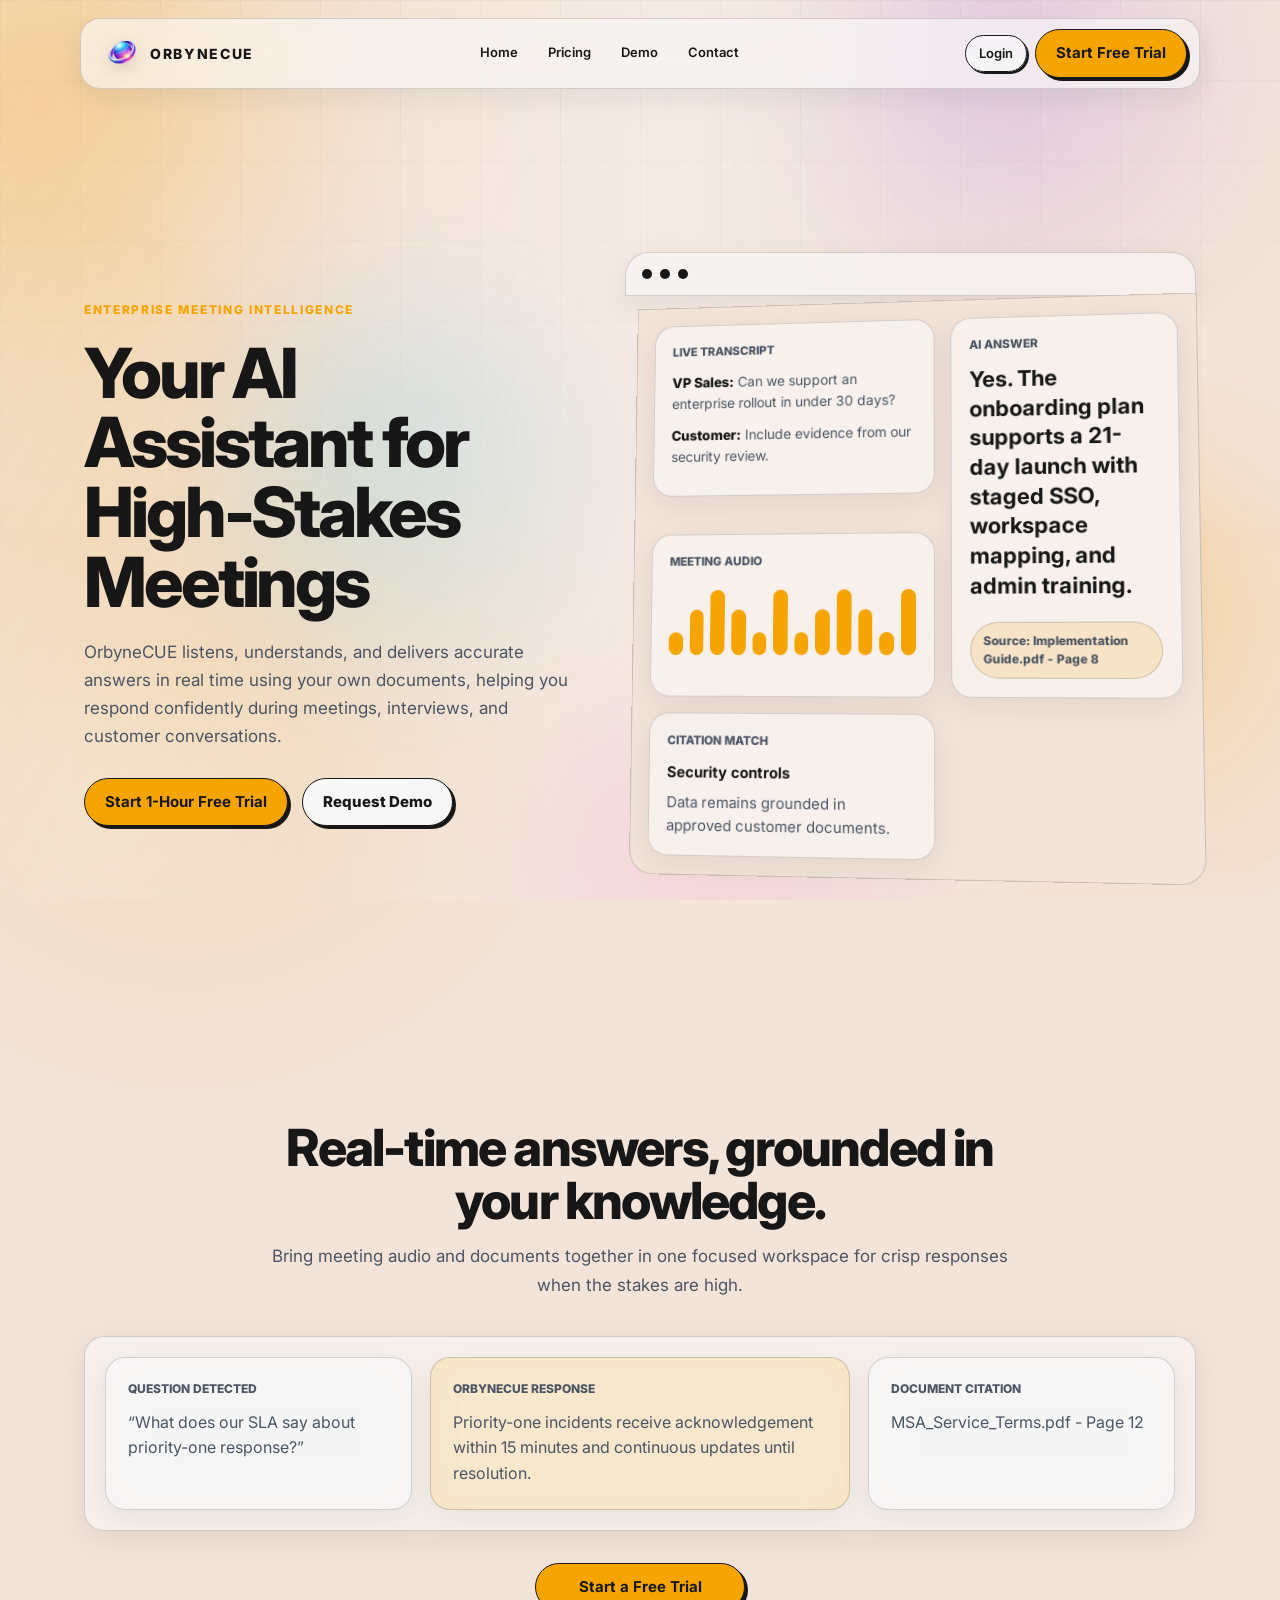
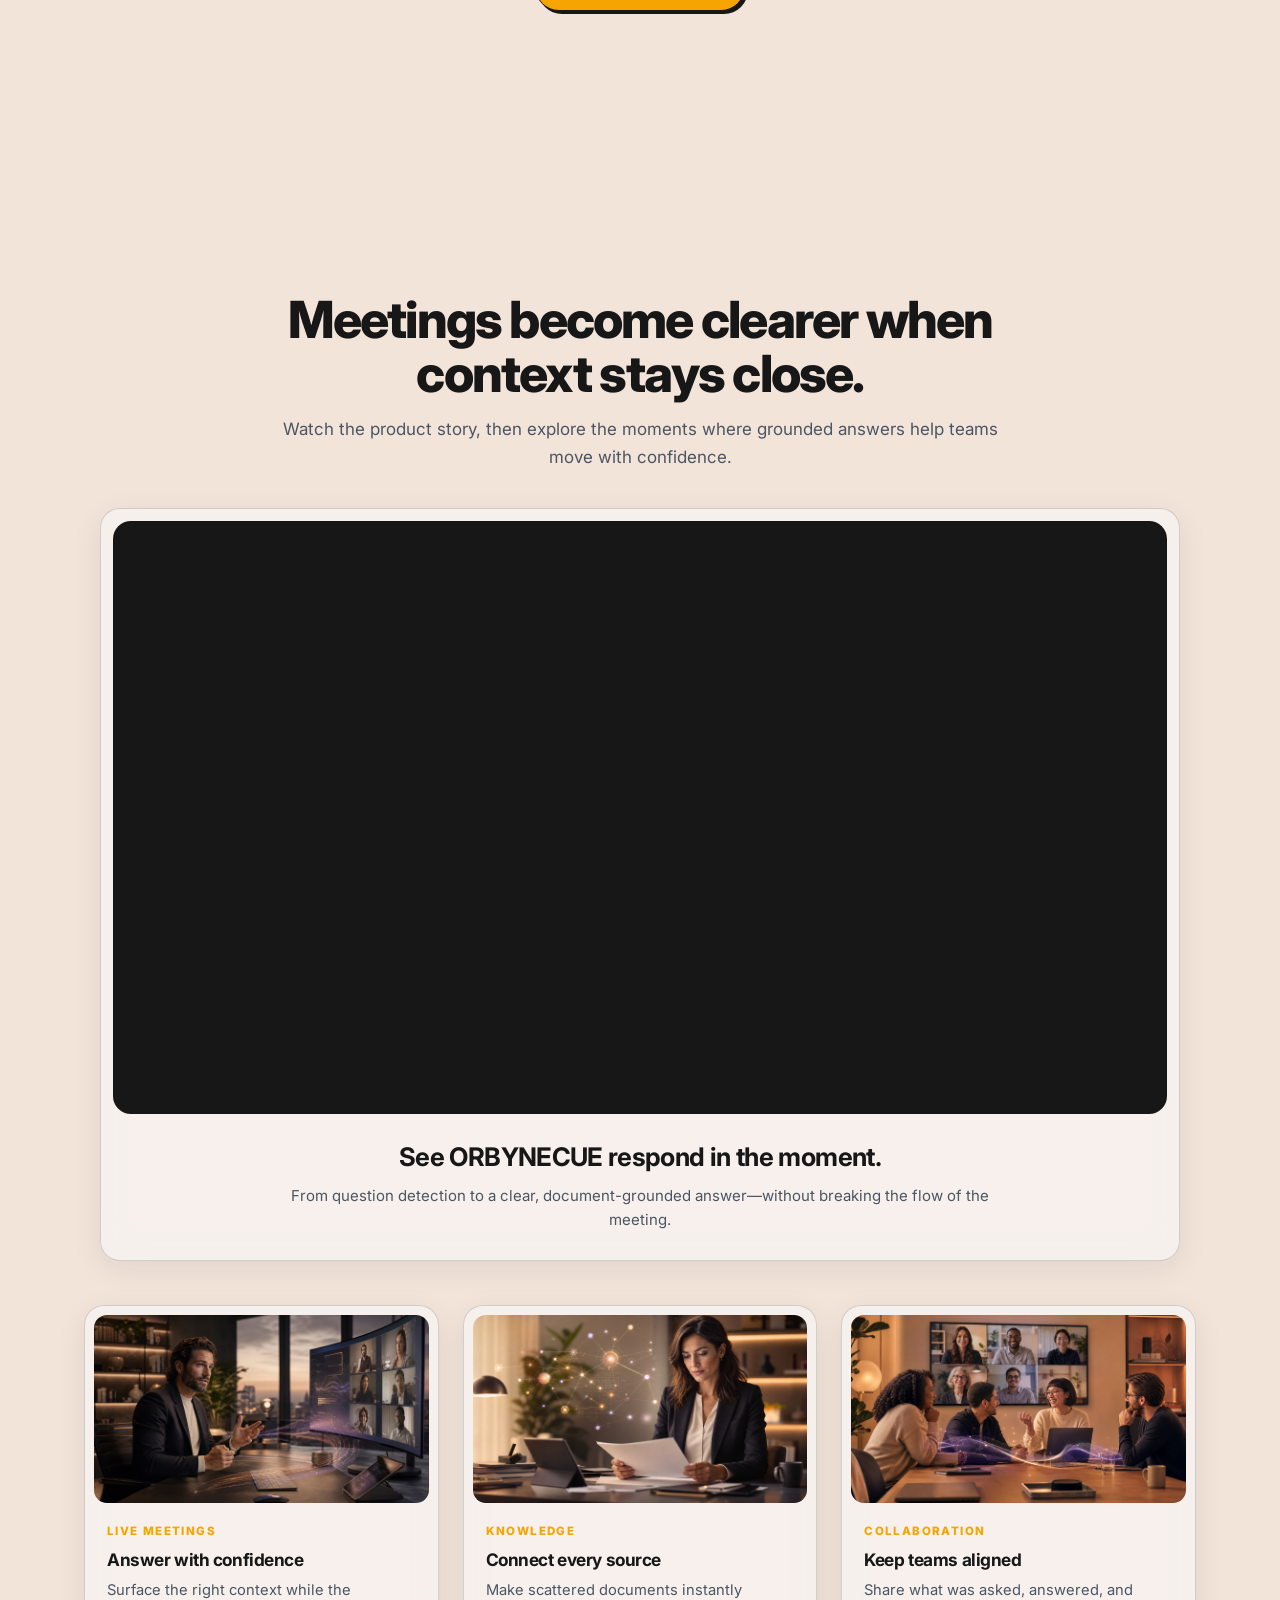
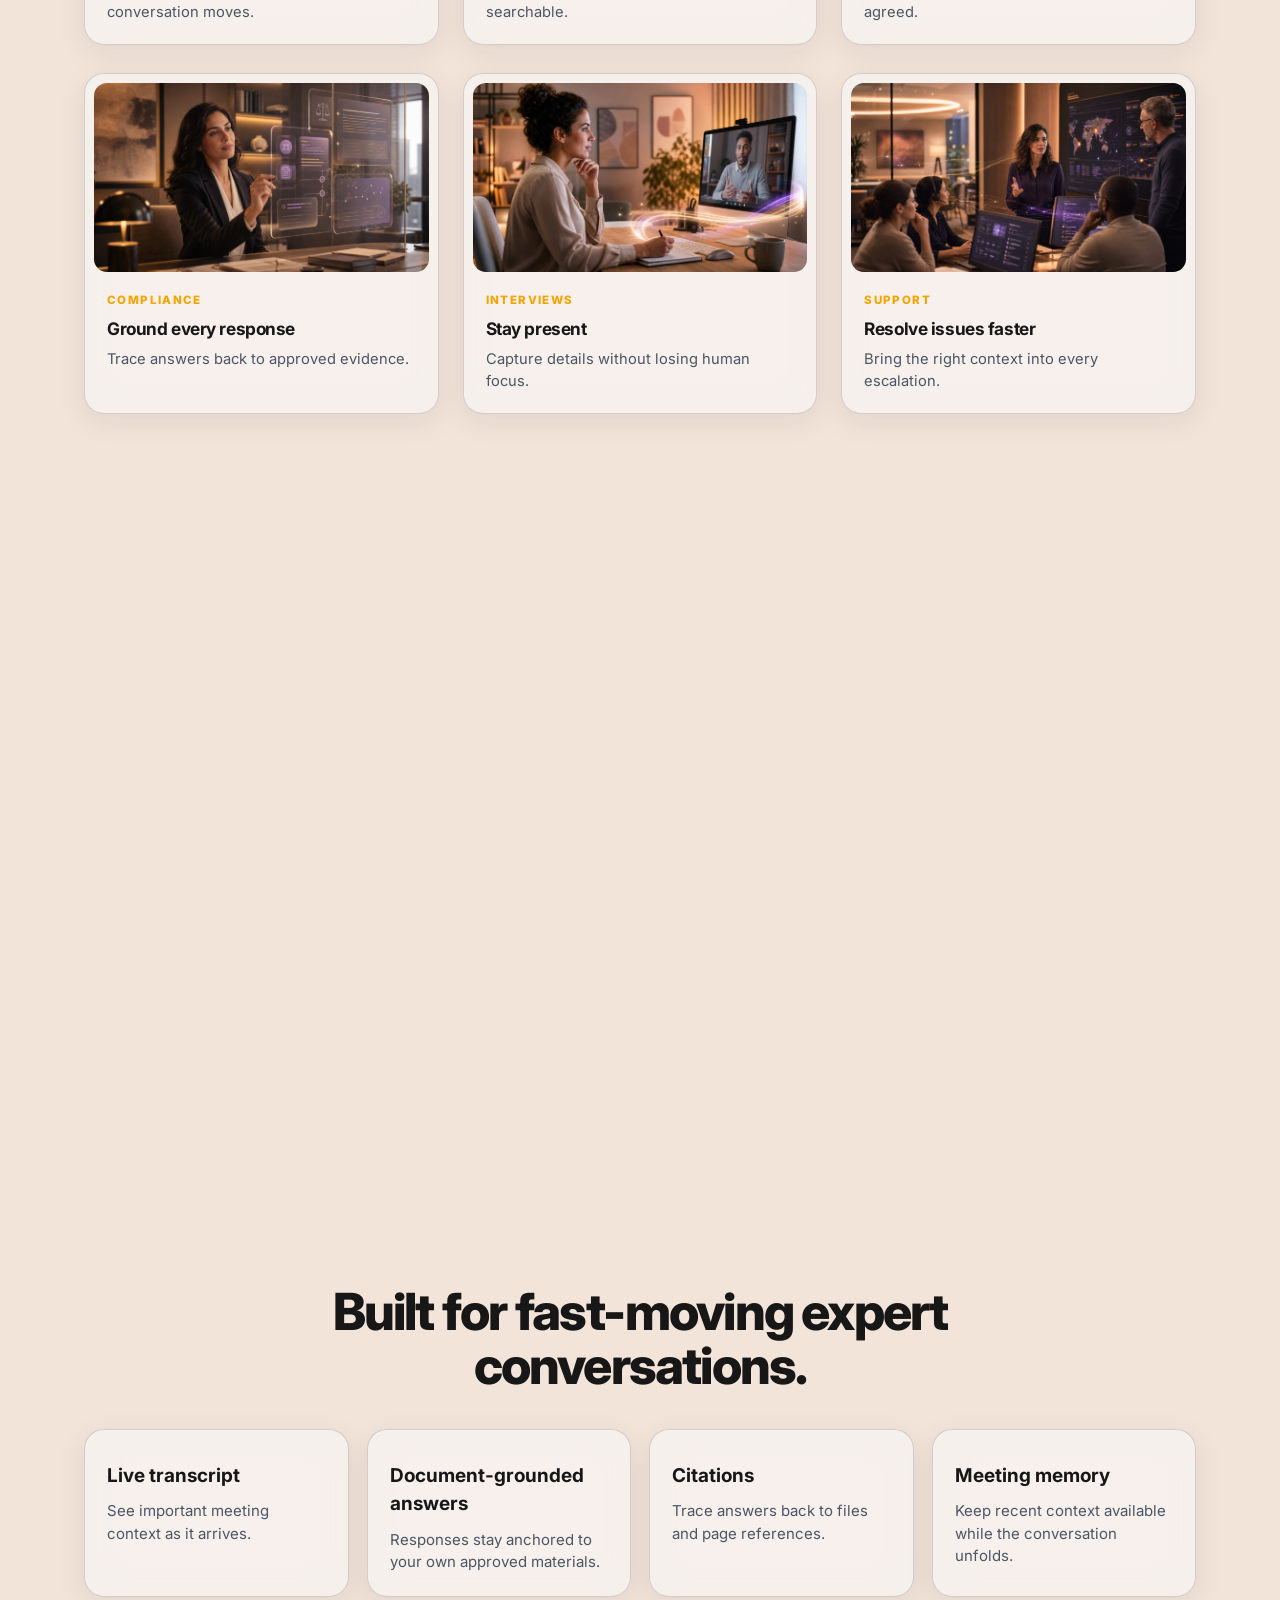
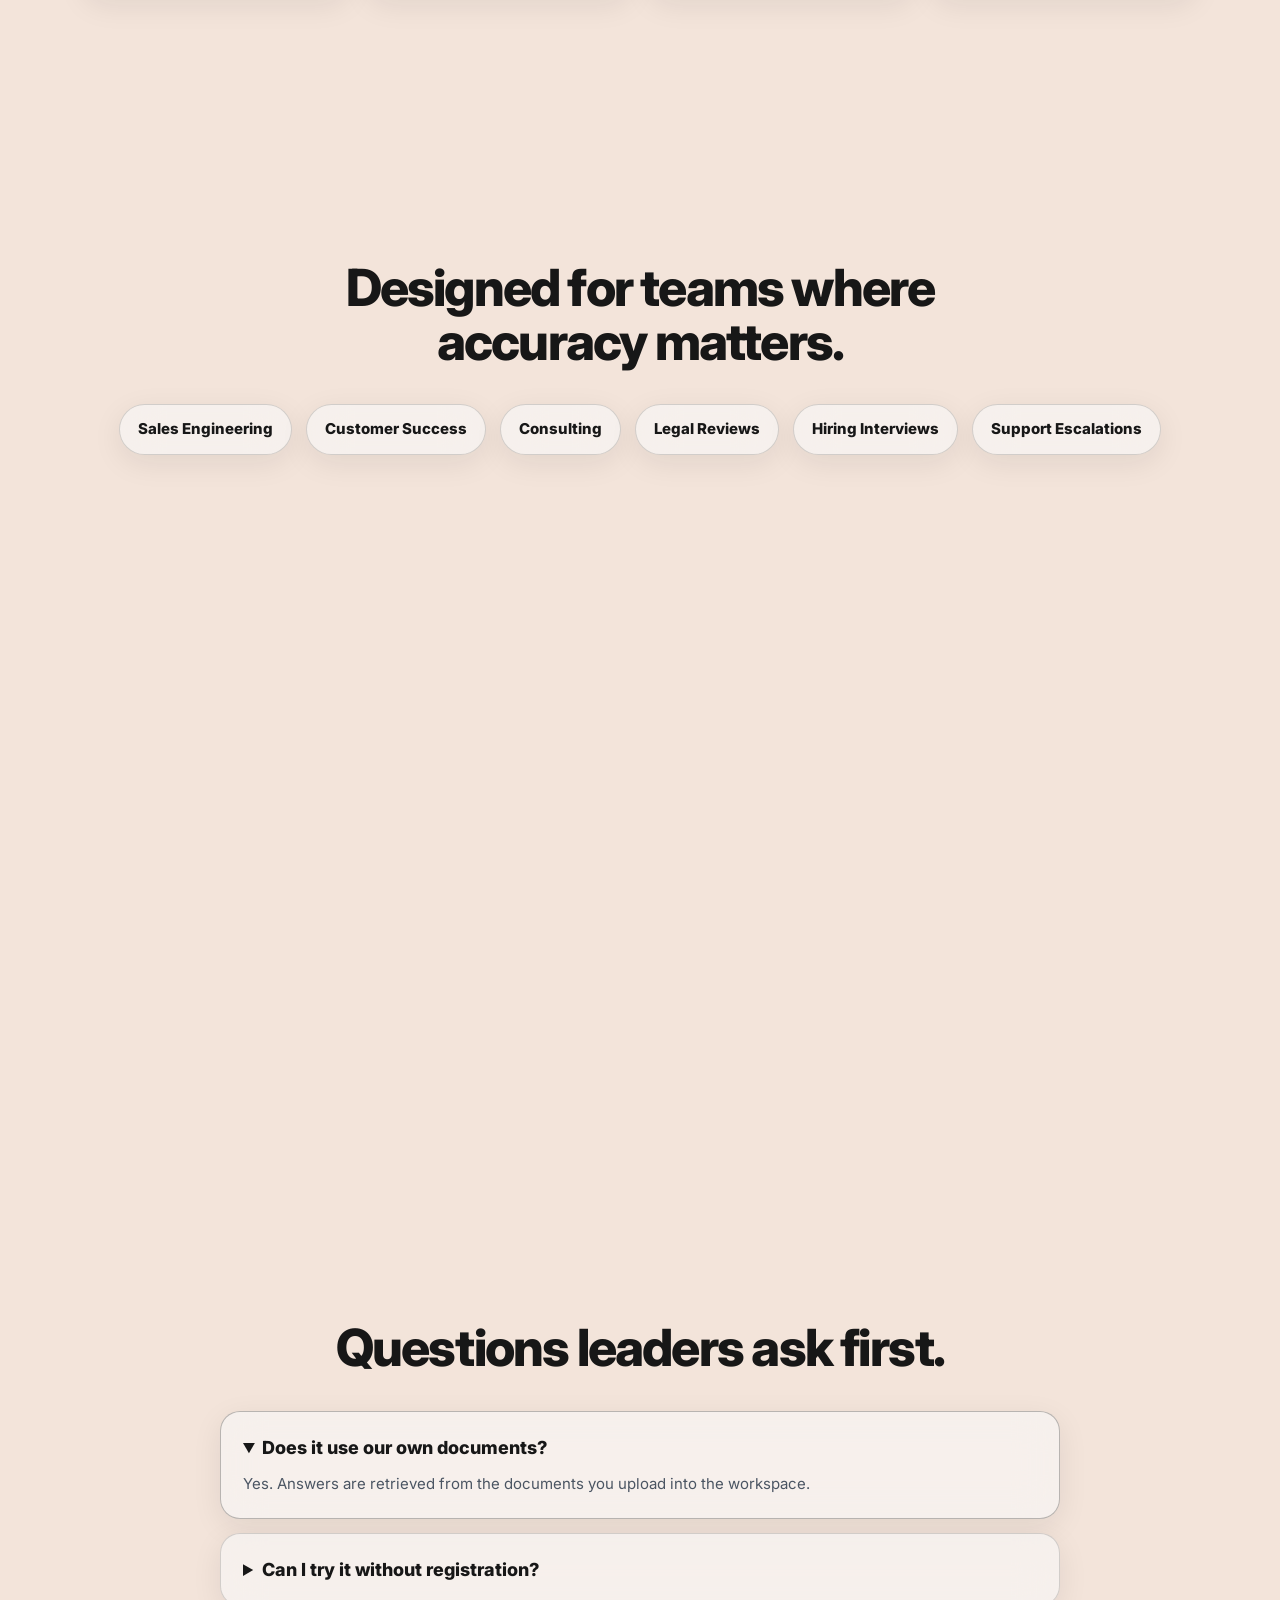
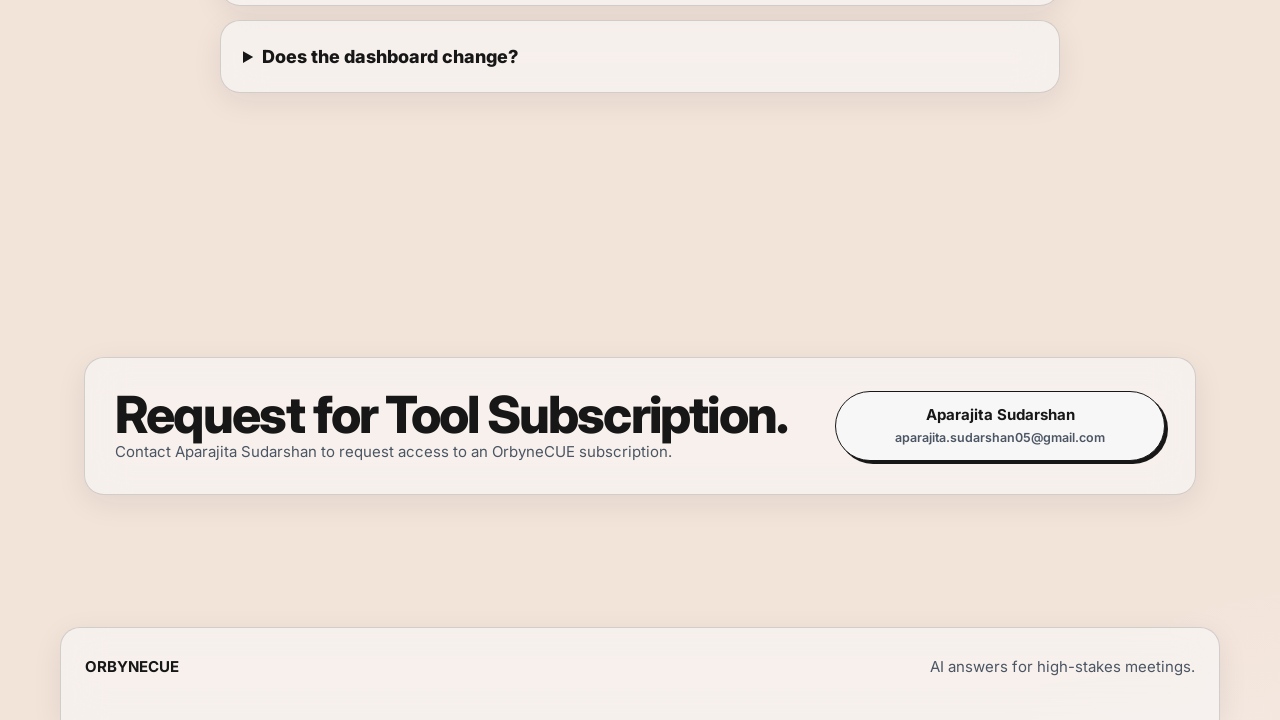
==== index.html @ dbfe197c "Preserve behavioral meeting questions" ====
<!doctype html>
<html lang="en">
  <head>
    <meta charset="utf-8">
    <meta name="viewport" content="width=device-width, initial-scale=1">
    <title>ORBYNECUE</title>
    <link rel="icon" href="icon.png">
    <link rel="preconnect" href="https://fonts.googleapis.com">
    <link rel="preconnect" href="https://fonts.gstatic.com" crossorigin>
    <link href="https://fonts.googleapis.com/css2?family=Inter:wght@400;500;600;700;800&display=swap" rel="stylesheet">
    <link rel="stylesheet" href="assets/styles.css?v=20260619-ambient-lights-v2">
  </head>
  <body class="publicMode">
    <div id="publicSite" class="publicSite">
      <div class="ambientLights" aria-hidden="true">
        <span class="ambientBlob ambientBlobOne"></span>
        <span class="ambientBlob ambientBlobTwo"></span>
        <span class="ambientBlob ambientBlobThree"></span>
        <span class="ambientBlob ambientBlobFour"></span>
        <span class="ambientBlob ambientBlobFive"></span>
        <span class="ambientBlob ambientBlobSix"></span>
      </div>
      <nav class="landingNav" aria-label="Primary navigation">
        <a class="landingLogo" href="#home" aria-label="ORBYNECUE home">
          <img class="landingLogoMark" src="logo.png" alt="">
          <span>ORBYNECUE</span>
        </a>
        <div class="landingLinks" aria-label="Landing navigation">
          <a href="#home">Home</a>
          <a href="#pricing">Pricing</a>
          <a href="#demo">Demo</a>
          <a href="#contact">Contact</a>
        </div>
        <div class="landingActions">
          <button type="button" class="navLogin" data-auth-open>Login</button>
          <button type="button" class="navTrial" data-auth-open>Start Free Trial</button>
        </div>
      </nav>

      <main>
        <section id="home" class="heroSection landingSection">
          <div class="heroCopy motionItem">
            <div class="eyebrow">Enterprise meeting intelligence</div>
            <h1>Your AI Assistant for High-Stakes Meetings</h1>
            <p>OrbyneCUE listens, understands, and delivers accurate answers in real time using your own documents, helping you respond confidently during meetings, interviews, and customer conversations.</p>
            <div class="heroButtons">
              <button type="button" class="primaryCta" data-auth-open>Start 1-Hour Free Trial</button>
              <a class="secondaryCta" href="#contact">Request Demo</a>
            </div>
          </div>

          <div class="appPreview motionItem" aria-label="Animated ORBYNECUE application preview">
            <div class="previewChrome">
              <span></span>
              <span></span>
              <span></span>
            </div>
            <div class="previewGrid">
              <article class="glassPanel transcriptPanel floatingPanel">
                <div class="panelLabel">Live Transcript</div>
                <p><span>VP Sales:</span> Can we support an enterprise rollout in under 30 days?</p>
                <p><span>Customer:</span> Include evidence from our security review.</p>
              </article>
              <article class="glassPanel answerPanel floatingPanel">
                <div class="panelLabel">AI Answer</div>
                <h2>Yes. The onboarding plan supports a 21-day launch with staged SSO, workspace mapping, and admin training.</h2>
                <div class="citation">Source: Implementation Guide.pdf - Page 8</div>
              </article>
              <article class="glassPanel waveformPanel floatingPanel" aria-label="Audio waveform">
                <div class="panelLabel">Meeting Audio</div>
                <div class="waveform" aria-hidden="true">
                  <i></i><i></i><i></i><i></i><i></i><i></i><i></i><i></i><i></i><i></i><i></i><i></i>
                </div>
              </article>
              <article class="glassPanel docPanel floatingPanel">
                <div class="panelLabel">Citation Match</div>
                <strong>Security controls</strong>
                <p>Data remains grounded in approved customer documents.</p>
              </article>
            </div>
          </div>
        </section>

        <section id="demo" class="landingSection productDemo motionItem">
          <div class="sectionHeading">
            <h2>Real-time answers, grounded in your knowledge.</h2>
            <p>Bring meeting audio and documents together in one focused workspace for crisp responses when the stakes are high.</p>
          </div>
          <div class="demoCanvas glassPanel">
            <div class="demoColumn">
              <div class="miniTitle">Question detected</div>
              <p>“What does our SLA say about priority-one response?”</p>
            </div>
            <div class="demoColumn emphasized">
              <div class="miniTitle">ORBYNECUE response</div>
              <p>Priority-one incidents receive acknowledgement within 15 minutes and continuous updates until resolution.</p>
            </div>
            <div class="demoColumn">
              <div class="miniTitle">Document citation</div>
              <p>MSA_Service_Terms.pdf - Page 12</p>
            </div>
          </div>
          <div class="demoCtaRow">
            <button type="button" class="primaryCta" data-auth-open>Start a Free Trial</button>
          </div>
        </section>

        <section id="showcase" class="landingSection mediaShowcase motionItem" aria-labelledby="showcaseTitle">
          <div class="sectionHeading">
            <h2 id="showcaseTitle">Meetings become clearer when context stays close.</h2>
            <p>Watch the product story, then explore the moments where grounded answers help teams move with confidence.</p>
          </div>

          <div class="videoGlass glassPanel">
            <div class="videoFrame">
              <iframe
                src="https://www.youtube-nocookie.com/embed/2QGFyS4NtH0?rel=0"
                title="ORBYNECUE product video"
                loading="lazy"
                referrerpolicy="strict-origin-when-cross-origin"
                allow="accelerometer; autoplay; clipboard-write; encrypted-media; gyroscope; picture-in-picture; web-share"
                allowfullscreen></iframe>
            </div>
            <div class="videoDescription">
              <h3>See ORBYNECUE respond in the moment.</h3>
              <p>From question detection to a clear, document-grounded answer—without breaking the flow of the meeting.</p>
            </div>
          </div>

          <div class="showcaseGrid" aria-label="ORBYNECUE in professional workflows">
            <figure class="showcaseCard glassCard">
              <img src="assets/gallery/live-meeting.jpg" alt="Sales leader using AI assistance during a live meeting" loading="lazy">
              <figcaption><span>Live meetings</span><h3>Answer with confidence</h3><p>Surface the right context while the conversation moves.</p></figcaption>
            </figure>
            <figure class="showcaseCard glassCard">
              <img src="assets/gallery/knowledge-review.jpg" alt="Consultant reviewing documents with connected knowledge insights" loading="lazy">
              <figcaption><span>Knowledge</span><h3>Connect every source</h3><p>Make scattered documents instantly searchable.</p></figcaption>
            </figure>
            <figure class="showcaseCard glassCard">
              <img src="assets/gallery/team-collaboration.jpg" alt="Customer success team collaborating after a video call" loading="lazy">
              <figcaption><span>Collaboration</span><h3>Keep teams aligned</h3><p>Share what was asked, answered, and agreed.</p></figcaption>
            </figure>
            <figure class="showcaseCard glassCard">
              <img src="assets/gallery/compliance-review.jpg" alt="Compliance professional reviewing grounded evidence" loading="lazy">
              <figcaption><span>Compliance</span><h3>Ground every response</h3><p>Trace answers back to approved evidence.</p></figcaption>
            </figure>
            <figure class="showcaseCard glassCard">
              <img src="assets/gallery/remote-interview.jpg" alt="Recruiter conducting a remote interview with AI notes" loading="lazy">
              <figcaption><span>Interviews</span><h3>Stay present</h3><p>Capture details without losing human focus.</p></figcaption>
            </figure>
            <figure class="showcaseCard glassCard">
              <img src="assets/gallery/support-team.jpg" alt="Support team resolving a complex customer issue" loading="lazy">
              <figcaption><span>Support</span><h3>Resolve issues faster</h3><p>Bring the right context into every escalation.</p></figcaption>
            </figure>
          </div>
        </section>

        <section class="landingSection motionItem">
          <div class="sectionHeading">
            <h2>From conversation to confident answer.</h2>
          </div>
          <div class="cardGrid three">
            <article class="glassCard">
              <div class="iconDot" aria-hidden="true">
                <svg viewBox="0 0 24 24" fill="none"><path d="M12 15.5a4 4 0 0 0 4-4v-5a4 4 0 1 0-8 0v5a4 4 0 0 0 4 4Z"/><path d="M5.5 11.5a6.5 6.5 0 0 0 13 0M12 18v3M9 21h6"/></svg>
              </div>
              <h3>Listen</h3><p>Capture meeting questions from shared audio or manual prompts.</p>
            </article>
            <article class="glassCard">
              <div class="iconDot cyan" aria-hidden="true">
                <svg viewBox="0 0 24 24" fill="none"><path d="M4.5 3.5h10l4 4v4.25"/><path d="M14.5 3.5v4h4M4.5 3.5v17h7"/><circle cx="15" cy="16" r="3.5"/><path d="m17.5 18.5 2.5 2.5"/></svg>
              </div>
              <h3>Retrieve</h3><p>Search your uploaded documents for the strongest supporting context.</p>
            </article>
            <article class="glassCard">
              <div class="iconDot purple" aria-hidden="true">
                <svg viewBox="0 0 24 24" fill="none"><path d="M20 11.5a8 8 0 1 1-3.1-6.3"/><path d="m9 11.5 2 2 8-8"/><path d="M7 20.5h10"/></svg>
              </div>
              <h3>Respond</h3><p>Deliver concise answers with citations so every response is defensible.</p>
            </article>
          </div>
        </section>

        <section class="landingSection motionItem">
          <div class="sectionHeading">
            <h2>Built for fast-moving expert conversations.</h2>
          </div>
          <div class="cardGrid">
            <article class="glassCard"><h3>Live transcript</h3><p>See important meeting context as it arrives.</p></article>
            <article class="glassCard"><h3>Document-grounded answers</h3><p>Responses stay anchored to your own approved materials.</p></article>
            <article class="glassCard"><h3>Citations</h3><p>Trace answers back to files and page references.</p></article>
            <article class="glassCard"><h3>Meeting memory</h3><p>Keep recent context available while the conversation unfolds.</p></article>
          </div>
        </section>

        <section class="landingSection motionItem">
          <div class="sectionHeading">
            <h2>Designed for teams where accuracy matters.</h2>
          </div>
          <div class="pillGrid">
            <span>Sales Engineering</span>
            <span>Customer Success</span>
            <span>Consulting</span>
            <span>Legal Reviews</span>
            <span>Hiring Interviews</span>
            <span>Support Escalations</span>
          </div>
        </section>

        <section id="pricing" class="landingSection pricingSection motionItem">
          <div class="sectionHeading">
            <h2>Start with a focused trial.</h2>
            <p>Evaluate OrbyneCUE in a real meeting with the demo account, then request a tailored rollout plan.</p>
          </div>
          <div class="pricingCard glassPanel">
            <div>
              <span class="planLabel">Free Trial</span>
              <strong>1 hour</strong>
              <p>Includes live audio capture, document upload, retrieval, and cited answers.</p>
            </div>
            <button type="button" class="primaryCta" data-auth-open>Start Free Trial</button>
          </div>
        </section>

        <section class="landingSection motionItem">
          <div class="sectionHeading">
            <h2>Questions leaders ask first.</h2>
          </div>
          <div class="faqList">
            <details class="glassCard" open><summary>Does it use our own documents?</summary><p>Yes. Answers are retrieved from the documents you upload into the workspace.</p></details>
            <details class="glassCard"><summary>Can I try it without registration?</summary><p>Yes. Use the included demo account to enter the existing dashboard.</p></details>
            <details class="glassCard"><summary>Does the dashboard change?</summary><p>No. The authenticated dashboard remains the same operational workspace.</p></details>
          </div>
        </section>

        <section id="contact" class="landingSection contactSection motionItem">
          <div class="glassPanel contactPanel">
            <div>
              <h2>Request for Tool Subscription.</h2>
              <p>Contact Aparajita Sudarshan to request access to an OrbyneCUE subscription.</p>
            </div>
            <a class="secondaryCta subscriptionEmail" href="mailto:aparajita.sudarshan05@gmail.com">
              <strong>Aparajita Sudarshan</strong>
              <small>aparajita.sudarshan05@gmail.com</small>
            </a>
          </div>
        </section>
      </main>

      <footer class="landingFooter">
        <strong>ORBYNECUE</strong>
        <span>AI answers for high-stakes meetings.</span>
      </footer>
    </div>

    <section id="loginView" class="loginView" hidden aria-label="ORBYNECUE login">
      <div class="loginShell">
        <a class="landingLogo" href="#home" data-login-back>ORBYNECUE</a>
        <form id="loginForm" class="loginCard glassPanel">
          <span>Demo Access</span>
          <h1>Welcome back</h1>
          <p>Use the demo account to enter the existing ORBYNECUE dashboard.</p>
          <label>
            Email
            <input id="loginEmail" type="email" autocomplete="email" value="demo@orbynecue.com" required>
          </label>
          <label>
            Password
            <input id="loginPassword" type="password" autocomplete="current-password" value="Demo@123" required>
          </label>
          <button type="submit" class="primaryCta">Login</button>
          <div id="loginError" class="loginError" role="alert"></div>
        </form>
      </div>
    </section>

    <div class="appShell" hidden>
      <aside class="sidebar" aria-label="ORBYNECUE navigation">
        <button id="newChat" type="button" class="newChatButton">New Chat</button>

        <section class="sideSection" aria-labelledby="recentTitle">
          <div class="sideHeader">
            <h2 id="recentTitle">Recent Conversations</h2>
          </div>
          <div id="historyList" class="historyList"></div>
        </section>

        <section class="sideSection" aria-labelledby="documentsTitle">
          <div class="sideHeader">
            <h2 id="documentsTitle">Documents Library</h2>
            <span id="knowledgeStatus">0 loaded</span>
          </div>
          <label id="documentDropzone" class="documentDropzone" for="knowledgeFile">
            <input id="knowledgeFile" type="file" multiple accept=".txt,.md,.csv,.json,.pdf,.doc,.docx,.ppt,.pptx,application/pdf,application/msword,application/vnd.ms-powerpoint,application/vnd.openxmlformats-officedocument.wordprocessingml.document,application/vnd.openxmlformats-officedocument.presentationml.presentation">
            <strong>Upload Documents</strong>
            <span>Drop PDF, DOCX, PPTX, TXT, CSV, JSON, or Markdown</span>
          </label>
          <div id="documentList" class="documentList"></div>
        </section>

        <div class="sidebarFooter">
          <button id="homeButton" type="button" class="ghostButton homeButton">Home</button>
          <button id="settingsButton" type="button" class="ghostButton">Settings</button>
          <button id="clearHistory" type="button" class="ghostButton">Clear Chat</button>
        </div>
      </aside>

      <main class="chatWorkspace" aria-label="ORBYNECUE chat workspace">
        <header class="statusBar" aria-label="Workspace status">
          <div class="navRecordControls" aria-label="Meeting recording controls">
            <button id="startRecording" type="button">Start Rec</button>
            <button id="stopRecording" type="button" class="danger" disabled>Stop Rec</button>
          </div>
          <span id="trialTimer" class="statusPill trialTimer" role="timer" aria-label="Trial time remaining">Trial 01:00:00</span>
          <span id="connectionStatus" class="statusPill neutral">Checking backend</span>
          <span id="audioSharedStatus" class="statusPill neutral">Audio Not Shared</span>
          <span id="listeningStatus" class="statusPill neutral">Idle</span>
          <span id="processingStatus" class="statusPill neutral">Idle</span>
          <span id="documentsStatus" class="statusPill neutral">0 Documents Loaded</span>
        </header>

        <section class="welcomePanel" aria-label="ORBYNECUE meeting intelligence controls">
          <img src="logo.png" alt="" class="welcomeLogo">
          <h1>ORBYNECUE</h1>
          <p>Meeting questions, document context, and AI answers from live meeting audio and uploaded knowledge sources.</p>

          <div class="audioControls" aria-label="Meeting audio controls">
            <div class="shareRow">
              <button id="startMeetingAudio" type="button">Share Audio</button>
              <button id="stopMeetingAudio" type="button" class="secondary" disabled>Stop Audio</button>
            </div>
            <div class="listenRow">
              <button id="startListening" type="button" class="secondary" disabled>Listen</button>
              <button id="stopListening" type="button" class="danger" disabled>Stop Listen</button>
            </div>
            <div class="audioStatusLine">
              <span id="meetingAudioStatus">Not shared</span>
              <div class="audioLevel" aria-hidden="true">
                <span id="meetingAudioLevel"></span>
              </div>
            </div>
            <div id="liveTranscript" class="liveTranscript" aria-live="polite"></div>
            <div id="recordingPlayback" class="recordingPlayback" aria-live="polite"></div>
          </div>
        </section>

        <section class="conversationWrap" aria-live="polite">
          <div id="contextIndicator" class="contextIndicator">Idle</div>
          <div id="chatMessages" class="chatMessages"></div>
        </section>

        <form id="chatForm" class="chatComposer" aria-label="Ask ORBYNECUE">
          <label class="attachButton" for="composerFile" aria-label="Attach documents">+</label>
          <input id="composerFile" type="file" multiple accept=".txt,.md,.csv,.json,.pdf,.doc,.docx,.ppt,.pptx,application/pdf,application/msword,application/vnd.ms-powerpoint,application/vnd.openxmlformats-officedocument.wordprocessingml.document,application/vnd.openxmlformats-officedocument.presentationml.presentation">
          <textarea id="manualQuestion" rows="1" placeholder="Ask about your meeting, uploaded documents, or both..."></textarea>
          <button id="askQuestion" type="submit">Send</button>
        </form>
      </main>
    </div>

    <script src="assets/vendor/react.production.min.js"></script>
    <script src="assets/vendor/react-dom.production.min.js"></script>
    <script src="assets/vendor/framer-motion.js"></script>
    <script src="assets/app.js?v=20260626-behavioral-question-full"></script>
  </body>
</html>
---- assets/styles.css ----
:root {
  color-scheme: dark;
  --bg: #030712;
  --sidebar: #0f172a;
  --surface: rgba(255, 255, 255, 0.08);
  --surface-soft: rgba(255, 255, 255, 0.05);
  --glass: rgba(255, 255, 255, 0.08);
  --glass-border: rgba(255, 255, 255, 0.12);
  --primary-button: linear-gradient(135deg, #2563eb, #7c3aed);
  --page-background:
    radial-gradient(circle at top left, #1e3a8a 0%, transparent 35%),
    radial-gradient(circle at bottom right, #7c3aed 0%, transparent 35%),
    linear-gradient(180deg, #030712, #0f172a);
  --ink: #ffffff;
  --muted: #cbd5e1;
  --line: rgba(255, 255, 255, 0.12);
  --line-strong: rgba(255, 255, 255, 0.2);
  --accent: #2563eb;
  --accent-dark: #7c3aed;
  --success: #38bdf8;
  --warning: #38bdf8;
  --danger: #7c3aed;
  --shadow: 0 8px 40px rgba(0, 0, 0, 0.35);
}

* {
  box-sizing: border-box;
}

html,
body {
  min-height: 100%;
}

body {
  background: var(--page-background);
  color: var(--ink);
  font: 15px/1.5 "Inter", system-ui, -apple-system, BlinkMacSystemFont, "Segoe UI", sans-serif;
  margin: 0;
}

button,
input,
select,
textarea {
  font: inherit;
}

button,
.attachButton {
  align-items: center;
  border: 0;
  border-radius: 999px;
  cursor: pointer;
  display: inline-flex;
  font-weight: 700;
  justify-content: center;
  min-height: 42px;
  padding: 10px 14px;
}

button {
  background: var(--primary-button);
  box-shadow: 0 8px 28px rgba(37, 99, 235, 0.25);
  color: #ffffff;
  transition: box-shadow 200ms ease, filter 200ms ease, transform 200ms ease;
}

button:hover {
  background: var(--primary-button);
  box-shadow: 0 12px 38px rgba(124, 58, 237, 0.35);
  filter: brightness(1.1);
  transform: translateY(-2px);
}

button:disabled {
  cursor: not-allowed;
  opacity: 0.5;
}

h1,
h2,
p {
  margin: 0;
}

.appShell {
  display: grid;
  grid-template-columns: 292px minmax(0, 1fr);
  min-height: 100vh;
  width: 100%;
}

.sidebar {
  backdrop-filter: blur(20px);
  background: rgba(15, 23, 42, 0.78);
  border-right: 1px solid var(--line);
  display: flex;
  flex-direction: column;
  gap: 16px;
  height: 100vh;
  overflow-y: auto;
  padding: 16px;
  position: sticky;
  top: 0;
}

.newChatButton {
  justify-content: flex-start;
  width: 100%;
}

.sideSection {
  display: grid;
  gap: 10px;
  min-height: 0;
}

.sideHeader {
  align-items: center;
  display: flex;
  gap: 10px;
  justify-content: space-between;
}

.sideHeader h2 {
  font-size: 13px;
  letter-spacing: 0.02em;
}

.sideHeader span,
.documentDropzone span,
.documentMeta,
.historyItem span,
.audioStatusLine,
.contextIndicator {
  color: var(--muted);
  font-size: 12px;
}

.documentDropzone,
.documentItem,
.historyItem,
.statusPill,
.languageControl select,
.liveTranscript,
.recordingPlayback,
.bubble,
.attachButton,
.chatComposer textarea {
  backdrop-filter: blur(20px);
  background: var(--glass);
  border: 1px solid var(--glass-border);
  border-radius: 20px;
  box-shadow: var(--shadow);
}

.documentDropzone {
  backdrop-filter: blur(20px);
  background: var(--surface);
  border: 1px dashed var(--line-strong);
  border-radius: 20px;
  cursor: pointer;
  display: grid;
  gap: 4px;
  min-height: 96px;
  padding: 14px;
}

.documentDropzone.dragActive {
  background: rgba(37, 99, 235, 0.18);
  border-color: var(--accent);
}

.documentDropzone input,
#composerFile {
  display: none;
}

.documentList,
.historyList {
  display: grid;
  gap: 8px;
  min-height: 34px;
}

.documentItem,
.historyItem {
  backdrop-filter: blur(20px);
  background: var(--surface);
  border: 1px solid var(--line);
  border-radius: 20px;
  color: var(--ink);
  display: grid;
  gap: 4px;
  min-height: auto;
  padding: 10px;
  text-align: left;
  width: 100%;
}

.documentItem {
  grid-template-columns: minmax(0, 1fr) auto;
}

.documentName,
.historyItem strong {
  overflow: hidden;
  text-overflow: ellipsis;
  white-space: nowrap;
}

.removeDocument {
  background: transparent;
  border: 1px solid var(--line);
  color: var(--muted);
  min-height: 30px;
  padding: 4px 9px;
}

.removeDocument:hover,
.ghostButton:hover,
.historyItem:hover {
  background: rgba(255, 255, 255, 0.12);
  color: var(--ink);
}

.sidebarFooter {
  display: grid;
  gap: 8px;
  margin-top: auto;
}

.ghostButton {
  background: transparent;
  color: var(--ink);
  justify-content: flex-start;
  width: 100%;
}

.chatWorkspace {
  display: grid;
  grid-template-rows: auto auto minmax(0, 1fr) auto;
  min-height: 100vh;
  position: relative;
}

.statusBar {
  align-items: center;
  display: flex;
  flex-wrap: wrap;
  gap: 8px;
  justify-content: flex-end;
  padding: 14px 24px 0;
}

.navRecordControls {
  display: flex;
  gap: 8px;
  margin-right: auto;
}

.navRecordControls button {
  font-size: 12px;
  min-height: 34px;
  padding: 7px 11px;
}

.statusPill {
  backdrop-filter: blur(20px);
  background: var(--surface);
  border: 1px solid var(--line);
  border-radius: 999px;
  color: var(--success);
  font-size: 12px;
  font-weight: 700;
  padding: 6px 10px;
  white-space: nowrap;
}

.statusPill.neutral {
  background: var(--surface-soft);
  border-color: var(--line);
  color: var(--muted);
}

.statusPill.warning {
  background: rgba(56, 189, 248, 0.1);
  border-color: rgba(56, 189, 248, 0.28);
  color: var(--warning);
}

.statusPill.error {
  background: rgba(124, 58, 237, 0.12);
  border-color: rgba(124, 58, 237, 0.3);
  color: var(--danger);
}

.welcomePanel {
  align-items: center;
  display: grid;
  gap: 12px;
  justify-items: center;
  margin: 20px auto 10px;
  max-width: 760px;
  padding: 20px 24px 10px;
  text-align: center;
}

.welcomeLogo {
  height: 74px;
  object-fit: contain;
  width: 74px;
}

.welcomePanel h1 {
  font-size: 34px;
  line-height: 1.08;
}

.welcomePanel p {
  color: var(--muted);
  font-size: 16px;
  max-width: 650px;
}

.audioControls {
  display: grid;
  gap: 10px;
  margin-top: 8px;
  width: min(430px, 100%);
}

.shareRow,
.listenRow {
  display: grid;
  gap: 10px;
  grid-template-columns: 1fr 1fr;
}

.languageControl {
  align-items: center;
  display: grid;
  gap: 8px;
  grid-template-columns: auto minmax(0, 1fr);
  text-align: left;
}

.languageControl span {
  color: var(--muted);
  font-size: 12px;
  font-weight: 700;
}

.languageControl select {
  appearance: none;
  background: var(--surface);
  border: 1px solid var(--line);
  border-radius: 20px;
  color: var(--ink);
  min-height: 42px;
  padding: 9px 34px 9px 12px;
}

.secondary {
  background: rgba(255, 255, 255, 0.08);
  border: 1px solid var(--line);
}

.secondary:hover {
  background: rgba(255, 255, 255, 0.14);
}

.danger {
  background: var(--danger);
}

.danger:hover {
  background: linear-gradient(135deg, #7c3aed, #7c3aed);
}

.audioStatusLine {
  align-items: center;
  display: grid;
  gap: 8px;
  grid-template-columns: auto minmax(90px, 1fr);
  text-align: left;
}

.audioLevel {
  background: rgba(255, 255, 255, 0.08);
  border: 1px solid var(--line);
  border-radius: 999px;
  height: 9px;
  overflow: hidden;
}

.audioLevel span {
  background: var(--success);
  display: block;
  height: 100%;
  transform: scaleX(0);
  transform-origin: left center;
  transition: transform 160ms ease;
}

.liveTranscript {
  background: var(--surface);
  border: 1px solid var(--line);
  backdrop-filter: blur(20px);
  border-radius: 20px;
  color: var(--ink);
  font-size: 13px;
  min-height: 38px;
  padding: 8px 10px;
  text-align: left;
}

.liveTranscript:empty {
  display: none;
}

.recordingPlayback {
  background: var(--surface);
  border: 1px solid var(--line);
  backdrop-filter: blur(20px);
  border-radius: 20px;
  color: var(--ink);
  display: grid;
  gap: 8px;
  padding: 10px;
  text-align: left;
}

.recordingPlayback:empty {
  display: none;
}

.recordingPlaybackHeader {
  color: var(--muted);
  font-size: 12px;
  font-weight: 700;
}

.recordingPlayback audio {
  width: 100%;
}

.recordingPlayback a {
  color: var(--accent);
  font-size: 13px;
  font-weight: 700;
  text-decoration: none;
}

.conversationWrap {
  display: grid;
  gap: 10px;
  margin: 0 auto;
  max-width: 900px;
  min-height: 0;
  padding: 8px 24px 18px;
  width: 100%;
}

.contextIndicator {
  min-height: 22px;
  text-align: center;
}

.chatMessages {
  display: flex;
  flex-direction: column;
  gap: 18px;
  min-height: 0;
  overflow-y: auto;
  padding: 10px 6px 16px;
}

.message {
  display: grid;
  gap: 6px;
  max-width: 82%;
}

.message.user {
  align-self: flex-end;
}

.message.assistant {
  align-self: flex-start;
}

.messageMeta {
  color: var(--muted);
  font-size: 12px;
  padding: 0 4px;
}

.bubble {
  background: var(--surface);
  border: 1px solid var(--line);
  backdrop-filter: blur(20px);
  border-radius: 20px;
  box-shadow: var(--shadow);
  overflow-wrap: anywhere;
  padding: 13px 15px;
  white-space: pre-wrap;
}

.user .bubble {
  background: rgba(37, 99, 235, 0.18);
  border-color: rgba(56, 189, 248, 0.3);
}

.bubble ol {
  margin: 0;
  padding-left: 22px;
}

.bubble li {
  margin-bottom: 8px;
}

.chatComposer {
  align-items: end;
  backdrop-filter: blur(20px);
  background: rgba(3, 7, 18, 0.82);
  border-top: 1px solid var(--line);
  display: grid;
  gap: 10px;
  grid-template-columns: auto minmax(0, 1fr) auto;
  margin: 0 auto;
  max-width: 900px;
  padding: 14px 24px 18px;
  position: sticky;
  bottom: 0;
  width: 100%;
}

.attachButton {
  background: var(--surface);
  border: 1px solid var(--line);
  color: var(--ink);
  font-size: 22px;
  height: 46px;
  min-height: 46px;
  width: 46px;
}

.chatComposer textarea {
  background: var(--surface);
  border: 1px solid var(--line);
  border-radius: 20px;
  box-shadow: var(--shadow);
  color: var(--ink);
  max-height: 180px;
  min-height: 46px;
  overflow-y: auto;
  padding: 12px 14px;
  resize: none;
  width: 100%;
}

.chatComposer button {
  min-height: 46px;
}

@media (max-width: 920px) {
  .appShell {
    grid-template-columns: 1fr;
  }

  .sidebar {
    border-bottom: 1px solid var(--line);
    border-right: 0;
    height: auto;
    position: static;
  }

  .statusBar {
    justify-content: flex-start;
  }
}

@media (max-width: 640px) {
  .statusBar,
  .welcomePanel,
  .conversationWrap,
  .chatComposer {
    padding-left: 14px;
    padding-right: 14px;
  }

  .welcomePanel h1 {
    font-size: 28px;
  }

  .message {
    max-width: 94%;
  }

  .chatComposer {
    grid-template-columns: auto minmax(0, 1fr);
  }

  .chatComposer button[type="submit"] {
    grid-column: 1 / -1;
  }
}

[hidden] {
  display: none !important;
}

html {
  scroll-behavior: smooth;
}

body.publicMode {
  background: var(--page-background);
  color: #ffffff;
  font-family: "Inter", system-ui, -apple-system, BlinkMacSystemFont, "Segoe UI", sans-serif;
}

body.loginMode {
  background: var(--page-background);
  color: #ffffff;
  font-family: "Inter", system-ui, -apple-system, BlinkMacSystemFont, "Segoe UI", sans-serif;
}

.publicSite,
.loginView {
  color: #ffffff;
  isolation: isolate;
  min-height: 100vh;
  overflow: clip;
  position: relative;
}

.ambientLights {
  inset: 0;
  overflow: hidden;
  pointer-events: none;
  position: fixed;
  z-index: 0;
}

.ambientBlob {
  animation: ambientBlobDrift var(--duration, 30s) ease-in-out var(--delay, 0s) infinite alternate;
  border-radius: 46% 54% 62% 38% / 42% 46% 54% 58%;
  filter: blur(64px) saturate(125%);
  height: var(--size, 34vw);
  left: var(--left, 0%);
  min-height: 320px;
  min-width: 320px;
  opacity: var(--opacity, 0.42);
  position: absolute;
  top: var(--top, 0%);
  transform-origin: center;
  width: var(--size, 34vw);
  will-change: transform;
}

.publicSite > main,
.publicSite > footer {
  position: relative;
  z-index: 1;
}

.ambientBlobOne {
  --size: 38vw;
  --left: -10%;
  --top: -8%;
  --duration: 34s;
  --x1: 22vw;
  --y1: 14vh;
  --x2: 8vw;
  --y2: 46vh;
  --x3: 34vw;
  --y3: 68vh;
  background: radial-gradient(circle at 35% 35%, rgba(245, 164, 0, 0.72), rgba(245, 164, 0, 0.08) 66%, transparent 74%);
}

.ambientBlobTwo {
  --size: 34vw;
  --left: 64%;
  --top: -12%;
  --duration: 39s;
  --delay: -8s;
  --x1: -18vw;
  --y1: 22vh;
  --x2: -42vw;
  --y2: 48vh;
  --x3: -12vw;
  --y3: 76vh;
  background: radial-gradient(circle at 42% 38%, rgba(139, 92, 246, 0.5), rgba(139, 92, 246, 0.06) 68%, transparent 76%);
}

.ambientBlobThree {
  --size: 30vw;
  --left: 18%;
  --top: 34%;
  --duration: 31s;
  --delay: -15s;
  --x1: 38vw;
  --y1: -18vh;
  --x2: 52vw;
  --y2: 24vh;
  --x3: -8vw;
  --y3: 44vh;
  background: radial-gradient(circle at 38% 38%, rgba(56, 189, 248, 0.42), rgba(56, 189, 248, 0.05) 68%, transparent 76%);
}

.ambientBlobFour {
  --size: 36vw;
  --left: 72%;
  --top: 48%;
  --duration: 42s;
  --delay: -21s;
  --x1: -26vw;
  --y1: -26vh;
  --x2: -58vw;
  --y2: 10vh;
  --x3: -30vw;
  --y3: 38vh;
  background: radial-gradient(circle at 40% 40%, rgba(245, 164, 0, 0.52), rgba(245, 164, 0, 0.05) 68%, transparent 76%);
}

.ambientBlobFive {
  --size: 28vw;
  --left: -5%;
  --top: 70%;
  --duration: 37s;
  --delay: -11s;
  --x1: 30vw;
  --y1: -30vh;
  --x2: 62vw;
  --y2: -48vh;
  --x3: 82vw;
  --y3: -16vh;
  background: radial-gradient(circle at 42% 42%, rgba(255, 255, 255, 0.58), rgba(255, 255, 255, 0.04) 68%, transparent 76%);
}

.ambientBlobSix {
  --size: 32vw;
  --left: 42%;
  --top: 76%;
  --duration: 45s;
  --delay: -28s;
  --x1: -32vw;
  --y1: -52vh;
  --x2: 28vw;
  --y2: -64vh;
  --x3: 42vw;
  --y3: -28vh;
  background: radial-gradient(circle at 40% 40%, rgba(236, 72, 153, 0.34), rgba(236, 72, 153, 0.04) 68%, transparent 76%);
}

@keyframes ambientBlobDrift {
  0% {
    transform: translate3d(0, 0, 0) rotate(0deg) scale(0.88);
  }
  32% {
    transform: translate3d(var(--x1), var(--y1), 0) rotate(82deg) scale(1.08);
  }
  66% {
    transform: translate3d(var(--x2), var(--y2), 0) rotate(188deg) scale(0.96);
  }
  100% {
    transform: translate3d(var(--x3), var(--y3), 0) rotate(310deg) scale(1.14);
  }
}

.publicSite::before {
  animation: gradientDrift 16s ease-in-out infinite alternate;
  background:
    linear-gradient(120deg, rgba(37, 99, 235, 0.14), transparent 36%),
    linear-gradient(270deg, transparent 18%, rgba(124, 58, 237, 0.14), transparent 78%);
  content: "";
  inset: 0;
  pointer-events: none;
  position: fixed;
  z-index: -2;
}

.loginView::before {
  animation: gradientDrift 15s ease-in-out infinite alternate;
  background:
    linear-gradient(120deg, rgba(37, 99, 235, 0.16), transparent 35%),
    linear-gradient(270deg, transparent 20%, rgba(56, 189, 248, 0.08), rgba(124, 58, 237, 0.14), transparent 78%);
  content: "";
  inset: 0;
  pointer-events: none;
  position: fixed;
  z-index: -2;
}

.publicSite::after {
  background-image:
    linear-gradient(rgba(255, 255, 255, 0.045) 1px, transparent 1px),
    linear-gradient(90deg, rgba(255, 255, 255, 0.045) 1px, transparent 1px);
  background-size: 80px 80px;
  content: "";
  inset: 0;
  mask-image: linear-gradient(to bottom, rgba(0, 0, 0, 0.75), transparent 78%);
  pointer-events: none;
  position: fixed;
  z-index: -1;
}

.loginView::after {
  background-image:
    linear-gradient(rgba(255, 255, 255, 0.045) 1px, transparent 1px),
    linear-gradient(90deg, rgba(255, 255, 255, 0.045) 1px, transparent 1px);
  background-size: 72px 72px;
  content: "";
  inset: 0;
  mask-image: linear-gradient(to bottom, rgba(0, 0, 0, 0.75), transparent 78%);
  pointer-events: none;
  position: fixed;
  z-index: -1;
}

.publicSite main::before,
.publicSite main::after {
  border-radius: 50%;
  content: "";
  filter: blur(18px);
  height: 23rem;
  opacity: 0.3;
  pointer-events: none;
  position: fixed;
  width: 23rem;
  z-index: -1;
}

.publicSite main::before {
  animation: orbFloatOne 18s ease-in-out infinite alternate;
  background: rgba(37, 99, 235, 0.42);
  left: -8rem;
  top: 22%;
}

.publicSite main::after {
  animation: orbFloatTwo 21s ease-in-out infinite alternate;
  background: rgba(124, 58, 237, 0.38);
  bottom: 2%;
  right: -9rem;
}

.landingNav {
  align-items: center;
  -webkit-backdrop-filter: blur(20px) saturate(140%);
  backdrop-filter: blur(20px) saturate(140%);
  background: var(--glass);
  border: 1px solid var(--glass-border);
  border-radius: 20px;
  box-shadow: var(--shadow);
  display: grid;
  gap: 24px;
  grid-template-columns: auto 1fr auto;
  margin: 18px auto 0;
  max-width: min(1120px, calc(100% - 32px));
  padding: 10px 12px 10px 22px;
  position: sticky;
  top: 18px;
  width: 100%;
  z-index: 20;
}

.landingLogo {
  align-items: center;
  color: #ffffff;
  display: inline-flex;
  font-size: 14px;
  font-weight: 800;
  gap: 9px;
  letter-spacing: 0.12em;
  text-decoration: none;
  white-space: nowrap;
}

.landingLogoMark {
  display: block;
  width: 38px;
  height: 38px;
  object-fit: contain;
  filter: drop-shadow(0 5px 9px rgba(23, 23, 23, 0.16));
}

.landingLinks {
  align-items: center;
  display: flex;
  gap: 4px;
  justify-content: center;
}

.landingLinks a,
.navLogin {
  background: transparent;
  border-radius: 999px;
  color: #cbd5e1;
  font-size: 13px;
  font-weight: 600;
  min-height: 36px;
  padding: 8px 13px;
  text-decoration: none;
  transition: background 180ms ease, color 180ms ease, transform 180ms ease;
}

.landingLinks a:hover,
.navLogin:hover {
  background: rgba(255, 255, 255, 0.08);
  color: #ffffff;
  transform: translateY(-1px);
}

.landingActions {
  align-items: center;
  display: flex;
  gap: 8px;
}

.publicSite .navTrial,
.publicSite .primaryCta {
  background: var(--primary-button);
  border: 1px solid var(--glass-border);
  border-radius: 999px;
  box-shadow: 0 14px 38px rgba(37, 99, 235, 0.28), 0 0 28px rgba(124, 58, 237, 0.12);
  color: #ffffff;
  min-height: 44px;
  padding: 12px 20px;
  position: relative;
  transition: box-shadow 220ms ease, filter 220ms ease, transform 220ms ease;
  white-space: nowrap;
}

.navTrial {
  min-height: 38px;
  padding: 9px 16px;
}

.publicSite .navTrial:hover,
.publicSite .primaryCta:hover {
  background: var(--primary-button);
  box-shadow: 0 20px 52px rgba(37, 99, 235, 0.36), 0 0 38px rgba(124, 58, 237, 0.22);
  filter: saturate(1.12) brightness(1.05);
  transform: translateY(-3px) scale(1.015);
}

.loginView .primaryCta {
  background: var(--primary-button);
  border: 1px solid var(--glass-border);
  border-radius: 999px;
  box-shadow: 0 18px 44px rgba(37, 99, 235, 0.32);
  color: #ffffff;
  min-height: 44px;
  padding: 12px 20px;
  position: relative;
  transition: box-shadow 180ms ease, filter 180ms ease, transform 180ms ease;
  white-space: nowrap;
}

.loginView .primaryCta:hover {
  background: var(--primary-button);
  box-shadow: 0 22px 58px rgba(56, 189, 248, 0.34);
  filter: saturate(1.08);
  transform: translateY(-2px);
}

.landingSection {
  margin: 0 auto;
  max-width: 1160px;
  padding: 132px 24px;
  width: 100%;
}

.heroSection {
  align-items: center;
  display: grid;
  gap: 44px;
  grid-template-columns: minmax(0, 0.93fr) minmax(420px, 1.07fr);
  min-height: 100vh;
  padding-bottom: 58px;
  padding-top: 108px;
}

.publicSite .eyebrow,
.publicSite .sectionHeading span,
.publicSite .contactPanel span,
.publicSite .planLabel {
  color: #38bdf8;
  display: inline-flex;
  font-size: 12px;
  font-weight: 800;
  letter-spacing: 0.14em;
  text-transform: uppercase;
}

.heroCopy {
  display: grid;
  gap: 20px;
}

.heroCopy h1 {
  color: #ffffff;
  font-size: clamp(44px, 5.4vw, 72px);
  font-weight: 800;
  letter-spacing: -0.045em;
  line-height: 1.01;
  max-width: 760px;
}

.publicSite .heroCopy p,
.publicSite .sectionHeading p,
.publicSite .glassCard p,
.publicSite .demoColumn p,
.publicSite .pricingCard p,
.publicSite .contactPanel p,
.publicSite .landingFooter span,
.publicSite .docPanel p,
.publicSite .transcriptPanel p {
  color: #cbd5e1;
}

.heroCopy p {
  font-size: 17px;
  line-height: 1.65;
  max-width: 640px;
}

.heroButtons {
  align-items: center;
  display: flex;
  flex-wrap: wrap;
  gap: 14px;
  margin-top: 8px;
}

.secondaryCta {
  align-items: center;
  -webkit-backdrop-filter: blur(20px);
  backdrop-filter: blur(20px);
  background: var(--glass);
  border: 1px solid var(--glass-border);
  border-radius: 999px;
  color: #ffffff;
  display: inline-flex;
  font-weight: 800;
  min-height: 44px;
  padding: 12px 20px;
  text-decoration: none;
  box-shadow: 0 12px 34px rgba(0, 0, 0, 0.18);
  transition: background 220ms ease, border-color 220ms ease, box-shadow 220ms ease, transform 220ms ease;
}

.secondaryCta:hover {
  background: rgba(255, 255, 255, 0.13);
  border-color: rgba(255, 255, 255, 0.28);
  box-shadow: 0 16px 40px rgba(37, 99, 235, 0.18);
  transform: translateY(-3px);
}

.publicSite .glassPanel,
.publicSite .glassCard {
  -webkit-backdrop-filter: blur(20px);
  backdrop-filter: blur(20px);
  background: var(--glass);
  border: 1px solid var(--glass-border);
  border-radius: 20px;
  box-shadow: var(--shadow);
}

.loginView .glassPanel {
  backdrop-filter: blur(20px);
  background: var(--glass);
  border: 1px solid var(--glass-border);
  border-radius: 20px;
  box-shadow: var(--shadow);
}

.appPreview {
  animation: previewFloat 7s ease-in-out infinite;
  min-height: 510px;
  perspective: 1200px;
  position: relative;
}

.appPreview::before {
  background: radial-gradient(circle, rgba(37, 99, 235, 0.3), rgba(124, 58, 237, 0.1) 42%, transparent 68%);
  content: "";
  filter: blur(26px);
  inset: 8% -8% 0 14%;
  position: absolute;
  z-index: -1;
}

.previewChrome {
  backdrop-filter: blur(20px);
  background: var(--glass);
  border: 1px solid var(--glass-border);
  border-radius: 24px 24px 0 0;
  display: flex;
  gap: 8px;
  margin: 0 auto;
  max-width: 640px;
  padding: 16px;
}

.previewChrome span {
  background: rgba(255, 255, 255, 0.42);
  border-radius: 50%;
  height: 10px;
  width: 10px;
}

.previewGrid {
  background: rgba(15, 23, 42, 0.72);
  border: 1px solid var(--glass-border);
  border-radius: 0 0 24px 24px;
  display: grid;
  gap: 16px;
  grid-template-columns: 1fr 0.78fr;
  margin: 0 auto;
  max-width: 640px;
  min-height: 455px;
  padding: 18px;
  transform: rotateX(4deg) rotateY(-6deg);
  transform-origin: center;
}

.floatingPanel {
  animation: cardFloat 6s ease-in-out infinite;
  padding: 18px;
  transition: box-shadow 180ms ease, transform 180ms ease;
}

.floatingPanel:hover,
.glassCard:hover {
  border-color: rgba(255, 255, 255, 0.24);
  box-shadow: 0 30px 90px rgba(37, 99, 235, 0.15), 0 22px 70px rgba(0, 0, 0, 0.3);
  transform: translateY(-6px);
}

.panelLabel,
.miniTitle {
  color: rgba(255, 255, 255, 0.58);
  font-size: 12px;
  font-weight: 800;
  margin-bottom: 12px;
  text-transform: uppercase;
}

.transcriptPanel {
  align-self: start;
}

.transcriptPanel p {
  font-size: 14px;
  line-height: 1.6;
  margin-bottom: 10px;
}

.transcriptPanel span {
  color: #ffffff;
  font-weight: 800;
}

.answerPanel {
  animation-delay: -1.4s;
  grid-row: span 2;
}

.answerPanel h2 {
  color: #ffffff;
  font-size: 22px;
  line-height: 1.35;
}

.citation {
  background: rgba(37, 99, 235, 0.14);
  border: 1px solid rgba(37, 99, 235, 0.28);
  border-radius: 999px;
  color: #cbd5e1;
  font-size: 12px;
  font-weight: 800;
  margin-top: 20px;
  padding: 9px 12px;
}

.waveform {
  align-items: end;
  display: flex;
  gap: 7px;
  height: 74px;
}

.waveform i {
  animation: wavePulse 1.35s ease-in-out infinite;
  background: linear-gradient(180deg, #7c3aed, #2563eb);
  border-radius: 999px;
  display: block;
  flex: 1;
  height: 30%;
}

.waveform i:nth-child(2n) {
  animation-delay: -0.24s;
  height: 62%;
}

.waveform i:nth-child(3n) {
  animation-delay: -0.42s;
  height: 88%;
}

.docPanel {
  animation-delay: -2.1s;
}

.docPanel strong {
  color: #ffffff;
  display: block;
  margin-bottom: 8px;
}

.sectionHeading {
  display: grid;
  gap: 14px;
  margin: 0 auto 36px;
  max-width: 760px;
  text-align: center;
}

.publicSite .sectionHeading h2,
.publicSite .contactPanel h2 {
  color: #ffffff;
  font-size: clamp(34px, 4vw, 56px);
  font-weight: 800;
  letter-spacing: -0.035em;
  line-height: 1.05;
}

.sectionHeading p {
  font-size: 17px;
  line-height: 1.7;
}

.demoCanvas {
  display: grid;
  gap: 18px;
  grid-template-columns: 0.88fr 1.2fr 0.88fr;
  padding: 20px;
}

.demoCtaRow {
  display: flex;
  justify-content: center;
  margin-top: 32px;
}

.demoCtaRow .primaryCta {
  min-width: 210px;
}

.subscriptionEmail {
  flex-direction: column;
  gap: 3px;
  min-width: 330px;
  text-align: center;
}

.subscriptionEmail small {
  color: #4b5563;
  font-size: 0.78rem;
  font-weight: 600;
}

@media (max-width: 620px) {
  .subscriptionEmail {
    min-width: 0;
    width: 100%;
  }
}

.demoColumn,
.glassCard {
  backdrop-filter: blur(20px);
  background: var(--glass);
  border: 1px solid var(--glass-border);
  box-shadow: var(--shadow);
  border-radius: 20px;
  padding: 22px;
}

.demoColumn.emphasized {
  background: linear-gradient(145deg, rgba(37, 99, 235, 0.2), rgba(124, 58, 237, 0.12));
}

.demoColumn p {
  font-size: 16px;
  line-height: 1.6;
}

.cardGrid {
  display: grid;
  gap: 18px;
  grid-template-columns: repeat(4, minmax(0, 1fr));
}

.cardGrid.three {
  grid-template-columns: repeat(3, minmax(0, 1fr));
}

.glassCard {
  transition: box-shadow 180ms ease, transform 180ms ease;
}

.glassCard h3 {
  color: #ffffff;
  font-size: 19px;
  margin: 10px 0;
}

.iconDot {
  align-items: center;
  background: linear-gradient(135deg, #2563eb, #7c3aed);
  border-radius: 18px;
  box-shadow: 0 14px 34px rgba(56, 189, 248, 0.24);
  display: inline-flex;
  height: 42px;
  justify-content: center;
  width: 42px;
}

.iconDot svg {
  width: 23px;
  height: 23px;
  stroke: #171717;
  stroke-width: 1.8;
  stroke-linecap: round;
  stroke-linejoin: round;
}

.iconDot.cyan {
  background: linear-gradient(135deg, #38bdf8, #2563eb);
}

.iconDot.purple {
  background: linear-gradient(135deg, #7c3aed, #7c3aed);
}

.pillGrid {
  display: flex;
  flex-wrap: wrap;
  gap: 14px;
  justify-content: center;
}

.pillGrid span {
  backdrop-filter: blur(18px);
  background: rgba(255, 255, 255, 0.08);
  border: 1px solid rgba(255, 255, 255, 0.14);
  border-radius: 999px;
  color: rgba(255, 255, 255, 0.84);
  font-weight: 800;
  padding: 13px 18px;
  transition: background 220ms ease, border-color 220ms ease, box-shadow 220ms ease, transform 220ms ease;
}

.pillGrid span:hover {
  background: rgba(255, 255, 255, 0.12);
  border-color: rgba(124, 58, 237, 0.42);
  box-shadow: 0 16px 36px rgba(37, 99, 235, 0.12);
  transform: translateY(-3px);
}

.pricingCard,
.contactPanel {
  align-items: center;
  display: flex;
  gap: 24px;
  justify-content: space-between;
  padding: 30px;
}

.pricingCard strong {
  color: #ffffff;
  display: block;
  font-size: 48px;
  line-height: 1;
  margin: 10px 0 12px;
}

.faqList {
  display: grid;
  gap: 14px;
  margin: 0 auto;
  max-width: 840px;
}

.faqList summary {
  color: #ffffff;
  cursor: pointer;
  font-size: 18px;
  font-weight: 800;
}

.faqList .glassCard[open] {
  border-color: rgba(37, 99, 235, 0.32);
  box-shadow: 0 24px 70px rgba(37, 99, 235, 0.1), 0 20px 56px rgba(0, 0, 0, 0.26);
}

.faqList p {
  margin-top: 12px;
}

.contactPanel {
  text-align: left;
}

.landingFooter {
  align-items: center;
  backdrop-filter: blur(20px);
  background: rgba(15, 23, 42, 0.72);
  border: 1px solid var(--glass-border);
  border-bottom: 0;
  border-radius: 20px 20px 0 0;
  box-shadow: var(--shadow);
  display: flex;
  justify-content: space-between;
  margin: 0 auto;
  max-width: 1160px;
  padding: 28px 24px 42px;
}

.loginView {
  display: grid;
  place-items: center;
}

.loginShell {
  display: grid;
  gap: 26px;
  max-width: 460px;
  padding: 28px;
  width: 100%;
}

.loginCard {
  display: grid;
  gap: 18px;
  padding: 34px;
}

.loginCard > span {
  color: #38bdf8;
  display: inline-flex;
  font-size: 12px;
  font-weight: 800;
  letter-spacing: 0.14em;
  text-transform: uppercase;
}

.loginCard h1 {
  color: #ffffff;
  font-size: 42px;
  font-weight: 800;
  letter-spacing: 0;
  line-height: 1.05;
}

.loginCard p {
  color: #cbd5e1;
}

.loginCard label {
  color: rgba(255, 255, 255, 0.7);
  display: grid;
  font-size: 13px;
  font-weight: 800;
  gap: 8px;
}

.loginCard input {
  backdrop-filter: blur(18px);
  background: rgba(255, 255, 255, 0.08);
  border: 1px solid rgba(255, 255, 255, 0.15);
  border-radius: 16px;
  color: #ffffff;
  min-height: 50px;
  outline: none;
  padding: 13px 15px;
}

.loginCard input:focus {
  border-color: rgba(56, 189, 248, 0.62);
  box-shadow: 0 0 0 4px rgba(56, 189, 248, 0.12);
}

.loginError {
  color: #cbd5e1;
  font-size: 13px;
  font-weight: 800;
  min-height: 20px;
}

.motionItem {
  opacity: 0;
  transform: translateY(22px);
}

.motionItem.isVisible {
  opacity: 1;
  transform: translateY(0);
  transition: opacity 620ms ease, transform 620ms ease;
}

@keyframes gradientDrift {
  from {
    opacity: 0.75;
    transform: translate3d(-1.5%, -1%, 0) scale(1);
  }
  to {
    opacity: 1;
    transform: translate3d(1.5%, 1%, 0) scale(1.04);
  }
}

@keyframes orbFloatOne {
  from {
    transform: translate3d(0, -5%, 0) scale(0.92);
  }
  to {
    transform: translate3d(8rem, 24%, 0) scale(1.15);
  }
}

@keyframes orbFloatTwo {
  from {
    transform: translate3d(0, 8%, 0) scale(1);
  }
  to {
    transform: translate3d(-9rem, -30%, 0) scale(1.18);
  }
}

@keyframes previewFloat {
  0%,
  100% {
    transform: translateY(0);
  }
  50% {
    transform: translateY(-14px);
  }
}

@keyframes cardFloat {
  0%,
  100% {
    transform: translateY(0);
  }
  50% {
    transform: translateY(-8px);
  }
}

@keyframes wavePulse {
  0%,
  100% {
    transform: scaleY(0.55);
  }
  50% {
    transform: scaleY(1);
  }
}

@media (prefers-reduced-motion: reduce) {
  html {
    scroll-behavior: auto;
  }

  .publicSite::before,
  .publicSite main::before,
  .publicSite main::after,
  .appPreview,
  .floatingPanel,
  .waveform i {
    animation: none;
  }

  .motionItem,
  .motionItem.isVisible {
    opacity: 1;
    transform: none;
    transition: none;
  }
}

/* Video and workflow gallery */
.mediaShowcase {
  position: relative;
  padding-top: 150px;
  padding-bottom: 150px;
}

.videoGlass {
  max-width: 1080px;
  margin: 0 auto;
  padding: 12px;
  overflow: hidden;
  border: 1px solid rgba(255, 255, 255, 0.5);
  border-radius: 26px;
  background: rgba(247, 247, 247, 0.44);
  box-shadow: 0 28px 70px rgba(23, 23, 23, 0.16), inset 0 1px 0 rgba(255, 255, 255, 0.72);
  backdrop-filter: blur(20px) saturate(135%);
  -webkit-backdrop-filter: blur(20px) saturate(135%);
}

.videoFrame {
  position: relative;
  overflow: hidden;
  aspect-ratio: 16 / 9;
  border: 1px solid rgba(23, 23, 23, 0.12);
  border-radius: 18px;
  background: #171717;
}

.videoFrame iframe {
  position: absolute;
  inset: 0;
  width: 100%;
  height: 100%;
  border: 0;
}

.videoDescription {
  max-width: 760px;
  margin: 0 auto;
  padding: 24px 18px 16px;
  text-align: center;
}

.showcaseCard figcaption > span {
  color: #f5a400;
  font-size: 0.72rem;
  font-weight: 800;
  letter-spacing: 0.12em;
  text-transform: uppercase;
}

.videoDescription h3,
.showcaseCard h3 {
  margin: 0;
  color: #171717;
  letter-spacing: -0.025em;
}

.videoDescription h3 {
  font-size: clamp(1.25rem, 2vw, 1.7rem);
}

.videoDescription p {
  margin: 7px auto 0;
  color: #4b5563;
  line-height: 1.6;
}

.showcaseGrid {
  display: grid;
  grid-template-columns: repeat(3, minmax(0, 1fr));
  column-gap: 24px;
  row-gap: 28px;
  margin-top: 44px;
}

.showcaseCard {
  position: relative;
  overflow: hidden;
  margin: 0;
  padding: 9px;
  border: 1px solid rgba(255, 255, 255, 0.52);
  border-radius: 20px;
  background: rgba(247, 247, 247, 0.4);
  box-shadow: 0 14px 34px rgba(23, 23, 23, 0.09), inset 0 1px 0 rgba(255, 255, 255, 0.72);
  backdrop-filter: blur(20px) saturate(135%);
  -webkit-backdrop-filter: blur(20px) saturate(135%);
}

.showcaseCard img {
  display: block;
  width: 100%;
  aspect-ratio: 16 / 9;
  object-fit: cover;
  border-radius: 13px;
  transition: transform 500ms cubic-bezier(0.2, 0.8, 0.2, 1), filter 300ms ease;
}

.showcaseCard figcaption {
  min-height: 124px;
  padding: 16px 13px 12px;
}

.showcaseCard h3 {
  margin-top: 6px;
  font-size: 1.08rem;
}

.showcaseCard figcaption p {
  margin: 6px 0 0;
  color: #4b5563;
  font-size: 0.92rem;
  line-height: 1.5;
}

.showcaseCard:hover {
  transform: translateY(-6px);
  border-color: rgba(245, 164, 0, 0.5);
  box-shadow: 0 24px 56px rgba(23, 23, 23, 0.16), 0 0 32px rgba(245, 164, 0, 0.12);
}

.showcaseCard:hover img {
  transform: scale(1.035);
  filter: saturate(1.08) contrast(1.02);
}

@media (max-width: 900px) {
  .showcaseGrid {
    grid-template-columns: repeat(2, minmax(0, 1fr));
  }
}

@media (max-width: 620px) {
  .videoGlass {
    padding: 8px;
    border-radius: 20px;
  }

  .videoFrame {
    border-radius: 14px;
  }

  .videoDescription {
    padding: 20px 12px 14px;
  }

  .showcaseGrid {
    grid-template-columns: 1fr;
    gap: 14px;
  }
}

@media (prefers-reduced-motion: reduce) {
  .showcaseCard,
  .showcaseCard img {
    transition: none;
  }

  .ambientBlob {
    animation: none;
  }
}

.trialTimer,
.statusPill.trialTimer {
  background: rgba(245, 164, 0, 0.2);
  border: 1px solid rgba(23, 23, 23, 0.3);
  color: #171717;
  font-variant-numeric: tabular-nums;
  min-width: 112px;
  text-align: center;
}

.sidebarFooter .homeButton,
.sidebarFooter .homeButton:hover {
  background: #f5a400;
  border-color: #171717;
  color: #171717;
}

@media (max-width: 980px) {
  .landingNav {
    border-radius: 20px;
    grid-template-columns: 1fr;
    justify-items: center;
  }

  .landingLinks {
    flex-wrap: wrap;
  }

  .heroSection {
    grid-template-columns: 1fr;
    padding-top: 220px;
  }

  .appPreview {
    min-height: auto;
  }

  .previewGrid,
  .demoCanvas,
  .cardGrid,
  .cardGrid.three {
    grid-template-columns: 1fr;
  }

  .previewGrid {
    transform: none;
  }
}

@media (max-width: 640px) {
  .landingSection {
    padding: 86px 16px;
  }

  .heroSection {
    gap: 34px;
    padding-top: 248px;
  }

  .heroCopy h1 {
    font-size: 44px;
  }

  .heroCopy p {
    font-size: 16px;
  }

  .landingActions,
  .heroButtons,
  .pricingCard,
  .contactPanel,
  .landingFooter {
    align-items: stretch;
    flex-direction: column;
  }

  .landingNav {
    max-width: calc(100% - 20px);
    padding: 16px;
  }

  .landingLinks a {
    padding: 7px 10px;
  }

  .previewGrid {
    padding: 12px;
  }

  .answerPanel h2 {
    font-size: 18px;
  }

  .loginShell {
    padding: 18px;
  }

  .loginCard {
    padding: 24px;
  }
}

/* Warm premium landing palette */
body.publicMode {
  --glass: #f7f7f7;
  --glass-border: rgba(23, 23, 23, 0.18);
  --primary-button: #f5a400;
  --shadow: 0 8px 30px rgba(23, 23, 23, 0.08);
  background: #f3e4da;
  color: #171717;
}

.publicSite {
  color: #171717;
}

.publicSite::before {
  background:
    linear-gradient(120deg, rgba(245, 164, 0, 0.08), transparent 36%),
    linear-gradient(270deg, transparent 18%, rgba(247, 247, 247, 0.35), transparent 78%);
}

.publicSite::after {
  background-image:
    linear-gradient(rgba(23, 23, 23, 0.035) 1px, transparent 1px),
    linear-gradient(90deg, rgba(23, 23, 23, 0.035) 1px, transparent 1px);
}

.publicSite main::before,
.publicSite main::after {
  background: rgba(245, 164, 0, 0.1);
}

.landingNav {
  -webkit-backdrop-filter: none;
  backdrop-filter: none;
  background: #f7f7f7;
  border-color: rgba(23, 23, 23, 0.18);
  box-shadow: 0 8px 30px rgba(23, 23, 23, 0.08);
}

.landingLogo,
.landingLinks a,
.navLogin {
  color: #171717;
}

.navLogin {
  background: #f7f7f7;
  border: 1px solid #171717;
  box-shadow: 2px 2px 0 #171717;
}

.landingLinks a:hover,
.navLogin:hover {
  background: rgba(23, 23, 23, 0.06);
  color: #171717;
}

.navLogin:hover {
  background: #f7f7f7;
  box-shadow: 3px 3px 0 #171717;
}

.publicSite .navTrial,
.publicSite .primaryCta {
  background: #f5a400;
  border-color: #171717;
  box-shadow: 3px 3px 0 #171717;
  color: #171717;
}

.publicSite .navTrial:hover,
.publicSite .primaryCta:hover {
  background: #f5a400;
  box-shadow: 5px 5px 0 #171717;
}

.publicSite .eyebrow,
.publicSite .sectionHeading span,
.publicSite .contactPanel span,
.publicSite .planLabel {
  color: #f5a400;
}

.heroCopy h1,
.publicSite .sectionHeading h2,
.publicSite .contactPanel h2,
.answerPanel h2,
.docPanel strong,
.glassCard h3,
.pricingCard strong,
.faqList summary,
.transcriptPanel span {
  color: #171717;
}

.publicSite .heroCopy p,
.publicSite .sectionHeading p,
.publicSite .glassCard p,
.publicSite .demoColumn p,
.publicSite .pricingCard p,
.publicSite .contactPanel p,
.publicSite .landingFooter span,
.publicSite .docPanel p,
.publicSite .transcriptPanel p,
.panelLabel,
.miniTitle {
  color: #4b5563;
}

.secondaryCta {
  -webkit-backdrop-filter: none;
  backdrop-filter: none;
  background: #f7f7f7;
  border-color: #171717;
  box-shadow: 3px 3px 0 #171717;
  color: #171717;
}

.secondaryCta:hover {
  background: #f7f7f7;
  border-color: #171717;
  box-shadow: 5px 5px 0 #171717;
}

.publicSite .glassPanel,
.publicSite .glassCard,
.demoColumn,
.pillGrid span,
.previewChrome {
  -webkit-backdrop-filter: none;
  backdrop-filter: none;
  background: #f7f7f7;
  border-color: rgba(23, 23, 23, 0.18);
  box-shadow: 0 8px 30px rgba(23, 23, 23, 0.08);
}

.previewChrome span {
  background: #171717;
}

.previewGrid {
  background: #f3e4da;
  border-color: rgba(23, 23, 23, 0.18);
}

.appPreview::before {
  background: radial-gradient(circle, rgba(245, 164, 0, 0.18), transparent 68%);
}

.floatingPanel:hover,
.glassCard:hover {
  border-color: rgba(23, 23, 23, 0.32);
  box-shadow: 0 12px 34px rgba(23, 23, 23, 0.12);
}

.citation {
  background: rgba(245, 164, 0, 0.14);
  border-color: rgba(245, 164, 0, 0.38);
  color: #4b5563;
}

.waveform i,
.iconDot,
.iconDot.cyan,
.iconDot.purple {
  background: #f5a400;
  box-shadow: none;
}

.demoColumn.emphasized {
  background: #f5a400;
}

.pillGrid span {
  color: #171717;
}

.pillGrid span:hover {
  background: #f5a400;
  border-color: #171717;
  box-shadow: 3px 3px 0 #171717;
}

.faqList .glassCard[open] {
  border-color: rgba(23, 23, 23, 0.28);
  box-shadow: 0 8px 30px rgba(23, 23, 23, 0.08);
}

.landingFooter {
  -webkit-backdrop-filter: none;
  backdrop-filter: none;
  background: #f7f7f7;
  border-color: rgba(23, 23, 23, 0.18);
  box-shadow: none;
}

/* Shared warm glass system: landing, login, and dashboard */
:root {
  color-scheme: light;
  --bg: #f3e4da;
  --sidebar: rgba(247, 247, 247, 0.68);
  --surface: rgba(247, 247, 247, 0.68);
  --surface-soft: rgba(247, 247, 247, 0.48);
  --glass: rgba(247, 247, 247, 0.68);
  --glass-border: rgba(23, 23, 23, 0.16);
  --primary-button: #f5a400;
  --ink: #171717;
  --muted: #4b5563;
  --line: rgba(23, 23, 23, 0.16);
  --line-strong: rgba(23, 23, 23, 0.28);
  --accent: #f5a400;
  --accent-dark: #f5a400;
  --success: #171717;
  --warning: #171717;
  --danger: #171717;
  --shadow: 0 16px 46px rgba(23, 23, 23, 0.12);
}

body,
body.publicMode,
body.loginMode {
  animation: warmCanvasDrift 18s ease-in-out infinite alternate;
  background-color: #f3e4da;
  background-image:
    radial-gradient(circle at 12% 8%, rgba(245, 164, 0, 0.14), transparent 28rem),
    radial-gradient(circle at 88% 88%, rgba(247, 247, 247, 0.72), transparent 34rem);
  background-size: 120% 120%;
  color: #171717;
}

.publicSite,
.loginView,
.appShell,
.chatWorkspace {
  color: #171717;
}

.landingNav,
.publicSite .glassPanel,
.publicSite .glassCard,
.loginView .glassPanel,
.sidebar,
.documentDropzone,
.documentItem,
.historyItem,
.statusPill,
.languageControl select,
.liveTranscript,
.recordingPlayback,
.bubble,
.attachButton,
.chatComposer textarea,
.demoColumn,
.pillGrid span,
.previewChrome,
.landingFooter {
  -webkit-backdrop-filter: blur(20px) saturate(130%);
  backdrop-filter: blur(20px) saturate(130%);
  background: rgba(247, 247, 247, 0.68);
  border-color: rgba(23, 23, 23, 0.16);
  box-shadow: var(--shadow);
}

.landingNav,
.loginCard {
  animation: warmSurfaceEnter 650ms cubic-bezier(0.22, 1, 0.36, 1) both;
}

.chatComposer {
  -webkit-backdrop-filter: blur(20px) saturate(130%);
  backdrop-filter: blur(20px) saturate(130%);
  background: rgba(247, 247, 247, 0.72);
  border-color: rgba(23, 23, 23, 0.16);
}

.landingLogo,
.landingLinks a,
.navLogin,
.heroCopy h1,
.publicSite .sectionHeading h2,
.publicSite .contactPanel h2,
.answerPanel h2,
.docPanel strong,
.glassCard h3,
.pricingCard strong,
.faqList summary,
.transcriptPanel span,
.loginCard h1,
.sideHeader h2,
.welcomePanel h1,
.documentItem,
.historyItem,
.liveTranscript,
.recordingPlayback,
.bubble,
.chatComposer textarea,
.languageControl select {
  color: #171717;
}

.heroCopy p,
.sectionHeading p,
.glassCard p,
.demoColumn p,
.pricingCard p,
.contactPanel p,
.landingFooter span,
.docPanel p,
.transcriptPanel p,
.panelLabel,
.miniTitle,
.loginCard p,
.loginCard label,
.welcomePanel p,
.messageMeta,
.sideHeader span,
.documentDropzone span,
.documentMeta,
.historyItem span,
.audioStatusLine,
.contextIndicator {
  color: #4b5563;
}

.loginCard > span {
  color: #f5a400;
}

.loginCard input {
  -webkit-backdrop-filter: blur(16px);
  backdrop-filter: blur(16px);
  background: rgba(247, 247, 247, 0.62);
  border-color: rgba(23, 23, 23, 0.18);
  color: #171717;
}

.loginCard input:focus {
  border-color: #f5a400;
  box-shadow: 0 0 0 4px rgba(245, 164, 0, 0.18);
}

button,
.publicSite .navTrial,
.publicSite .primaryCta,
.loginView .primaryCta {
  background: #f5a400;
  border: 1px solid #171717;
  box-shadow: 3px 3px 0 #171717;
  color: #171717;
  overflow: hidden;
  position: relative;
}

button::after {
  background: linear-gradient(110deg, transparent 30%, rgba(255, 255, 255, 0.48), transparent 70%);
  content: "";
  inset: -50%;
  pointer-events: none;
  position: absolute;
  transform: translateX(-75%) rotate(10deg);
  transition: transform 520ms ease;
}

button:hover::after {
  transform: translateX(75%) rotate(10deg);
}

button:hover,
.publicSite .navTrial:hover,
.publicSite .primaryCta:hover,
.loginView .primaryCta:hover {
  background: #f5a400;
  box-shadow: 5px 5px 0 #171717, 0 12px 28px rgba(245, 164, 0, 0.25);
  color: #171717;
}

button:disabled {
  filter: grayscale(0.25);
  opacity: 0.5;
}

.secondary,
.danger,
.removeDocument,
.ghostButton,
.navLogin {
  background: rgba(247, 247, 247, 0.72);
  border: 1px solid #171717;
  color: #171717;
}

.secondary:hover,
.danger:hover,
.removeDocument:hover,
.ghostButton:hover,
.navLogin:hover {
  background: #f7f7f7;
  color: #171717;
}

.statusPill,
.statusPill.neutral,
.statusPill.warning,
.statusPill.error {
  background: rgba(247, 247, 247, 0.68);
  border-color: rgba(23, 23, 23, 0.16);
  color: #171717;
}

.user .bubble,
.demoColumn.emphasized,
.citation {
  background: rgba(245, 164, 0, 0.16);
  border-color: rgba(23, 23, 23, 0.18);
}

.audioLevel {
  background: rgba(247, 247, 247, 0.7);
  border-color: rgba(23, 23, 23, 0.16);
}

.audioLevel span,
.waveform i,
.iconDot,
.iconDot.cyan,
.iconDot.purple {
  background: #f5a400;
}

.documentDropzone,
.documentItem,
.historyItem,
.statusPill,
.bubble,
.glassCard,
.demoColumn,
.pillGrid span {
  transition: background 220ms ease, border-color 220ms ease, box-shadow 220ms ease, transform 220ms ease;
}

.documentDropzone:hover,
.documentItem:hover,
.historyItem:hover,
.statusPill:hover {
  background: rgba(247, 247, 247, 0.86);
  box-shadow: 0 18px 48px rgba(23, 23, 23, 0.14);
  transform: translateY(-3px);
}

@keyframes warmCanvasDrift {
  from {
    background-position: 0% 0%, 100% 100%;
  }
  to {
    background-position: 8% 5%, 92% 94%;
  }
}

@keyframes warmSurfaceEnter {
  from {
    opacity: 0;
    transform: translateY(-12px) scale(0.985);
  }
  to {
    opacity: 1;
    transform: translateY(0) scale(1);
  }
}

@media (prefers-reduced-motion: reduce) {
  body,
  body.publicMode,
  body.loginMode,
  .landingNav,
  .loginCard {
    animation: none;
  }

  button::after {
    display: none;
  }
}
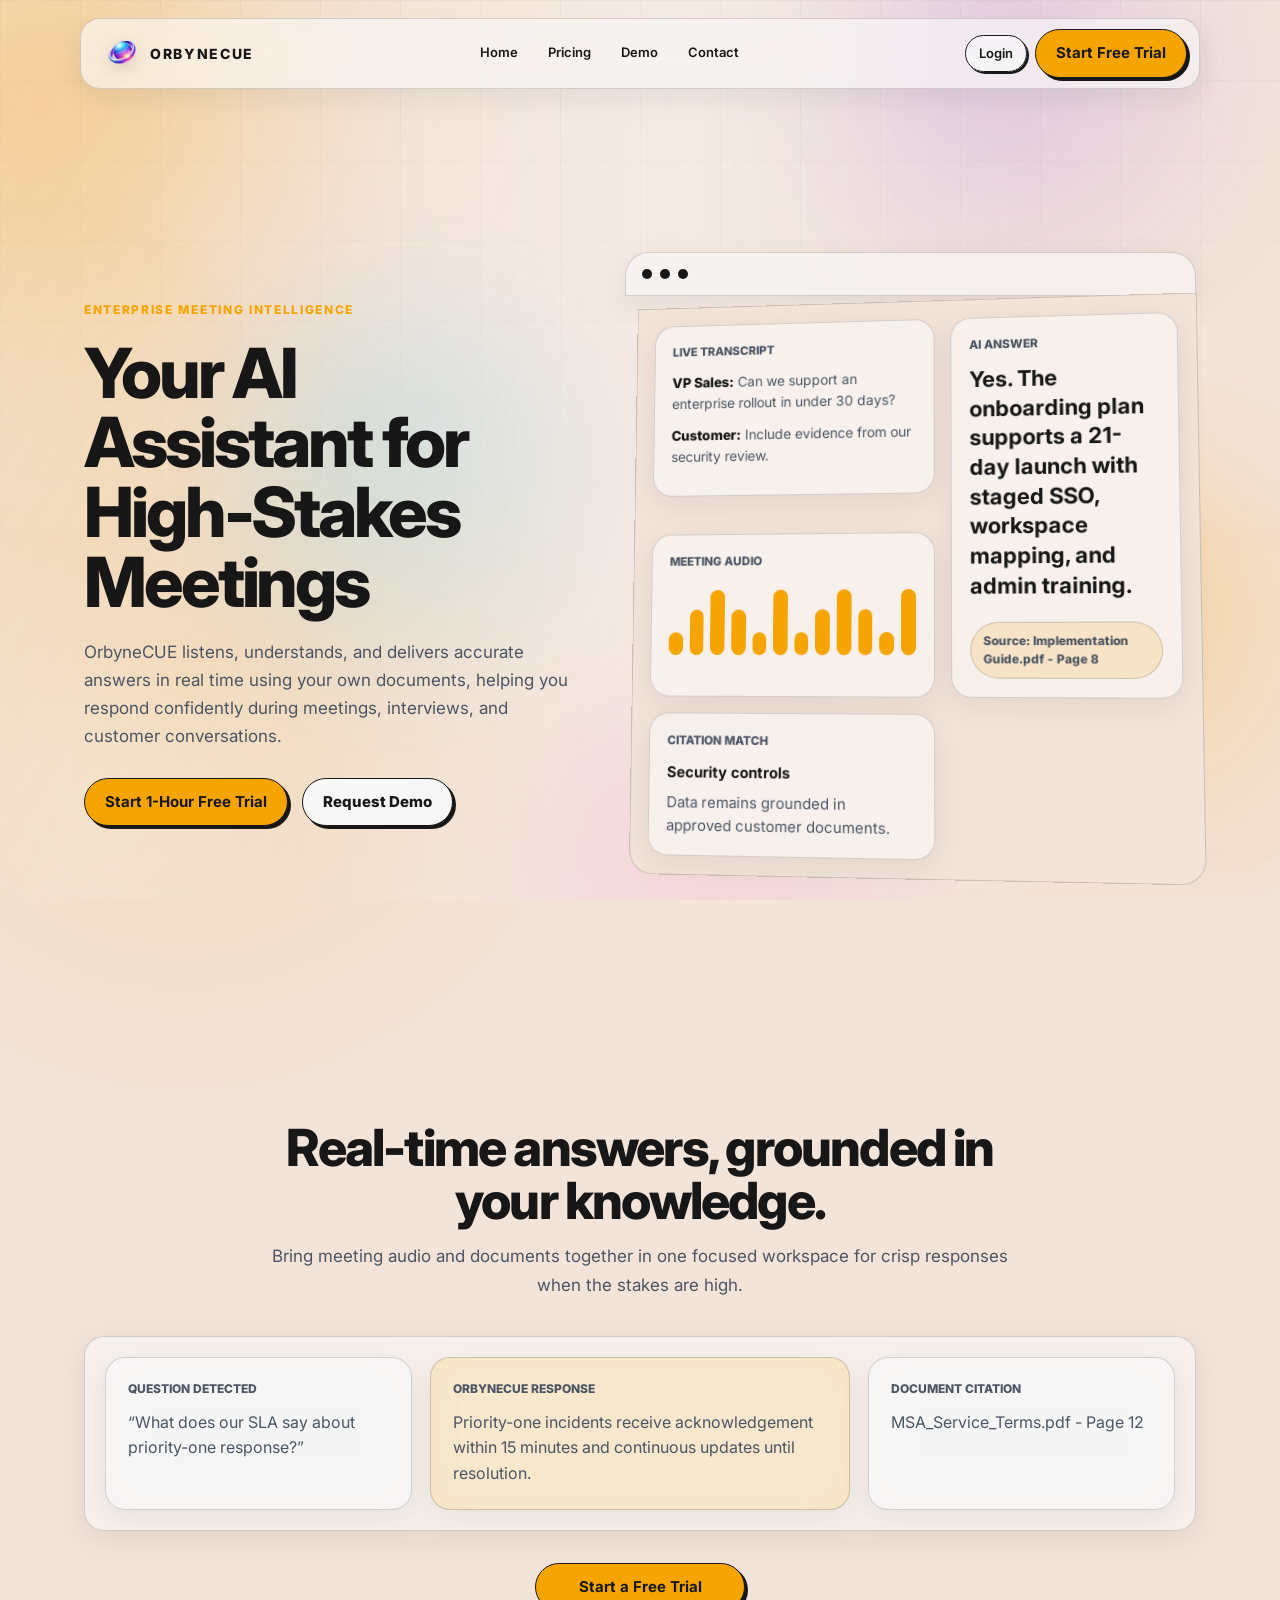
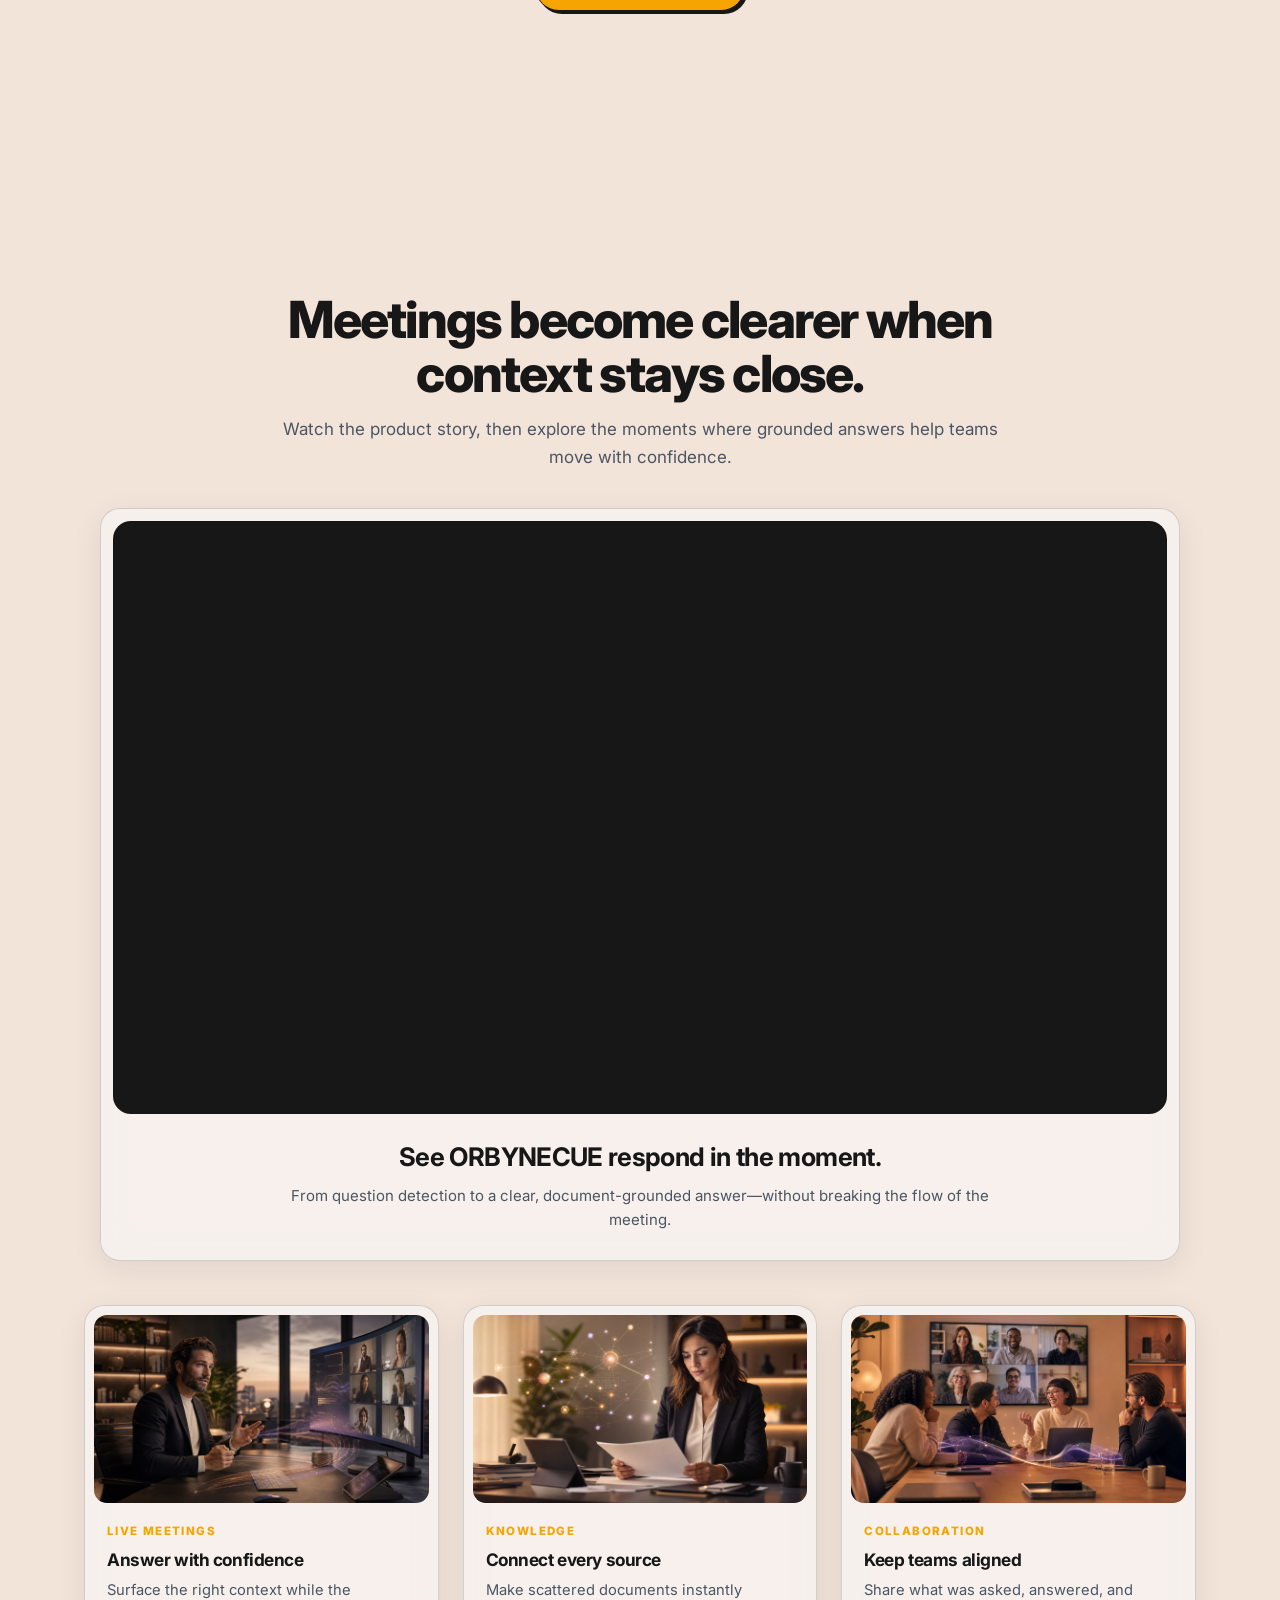
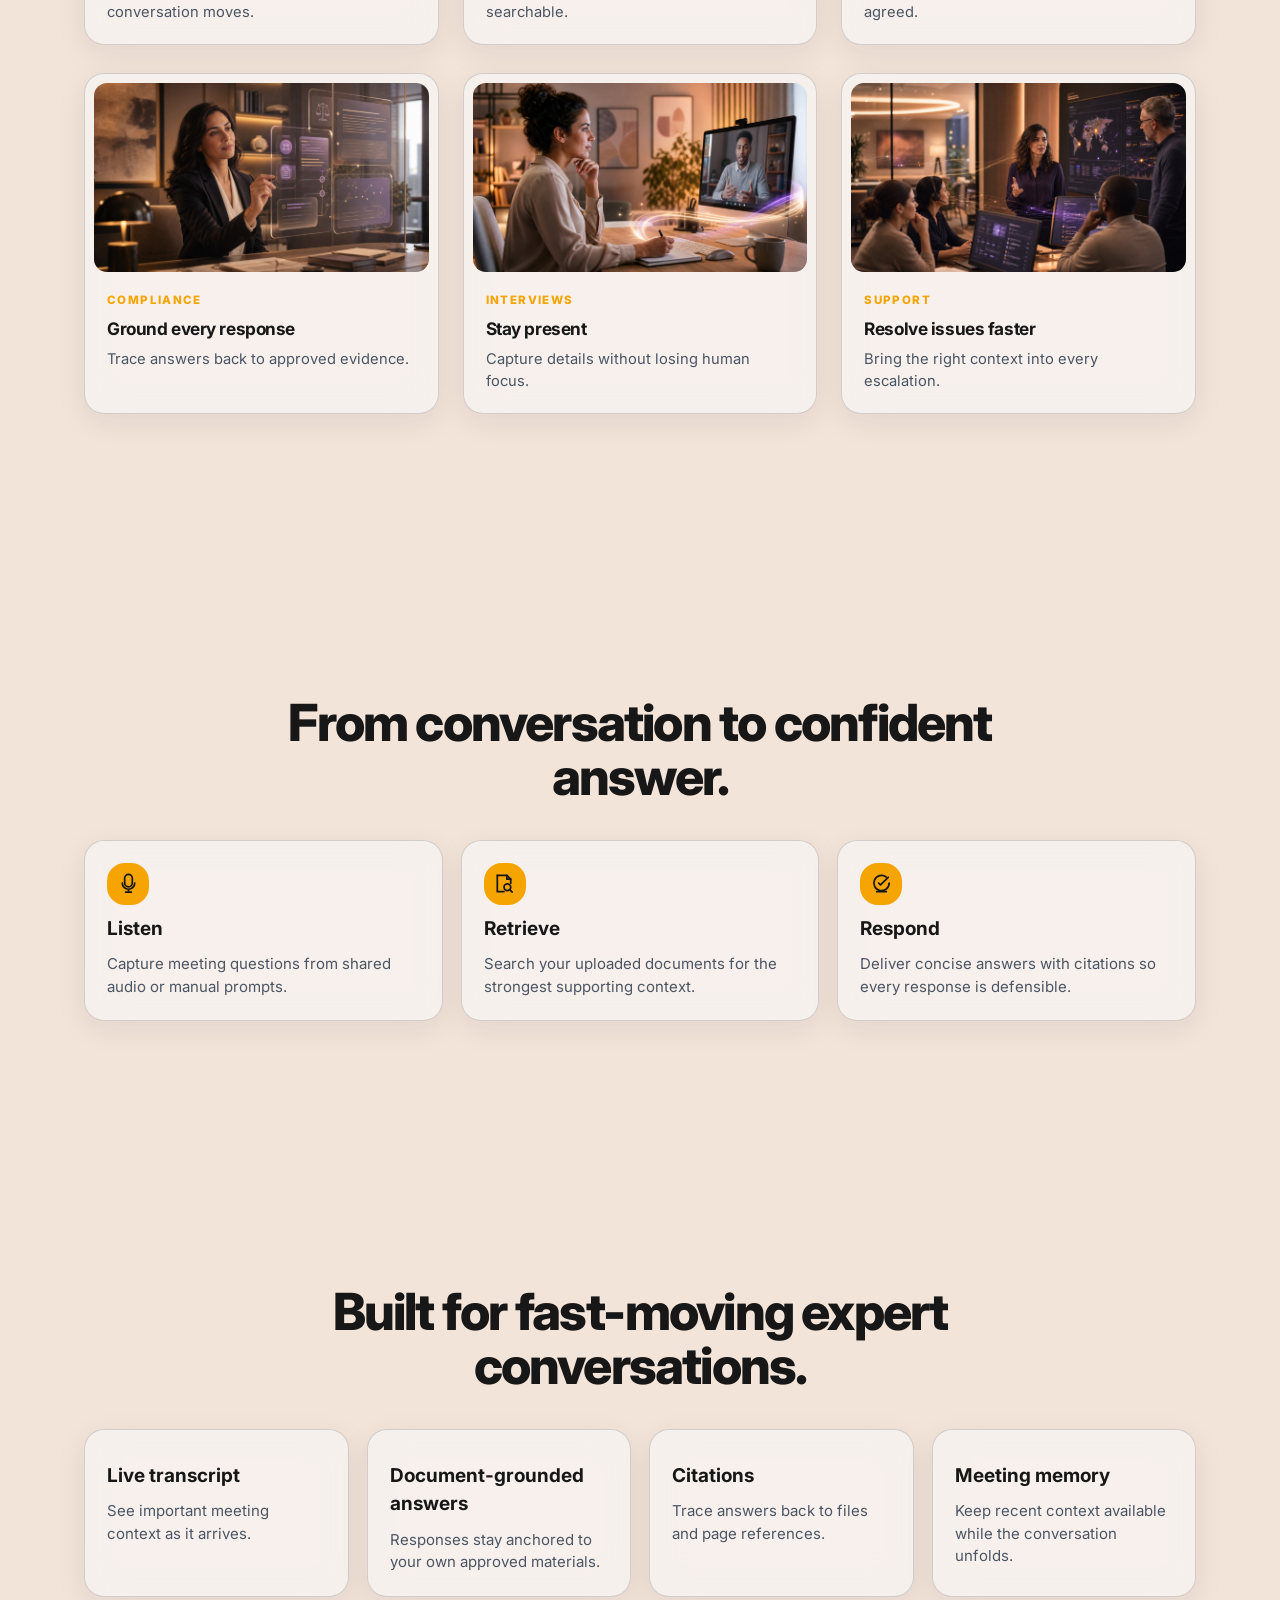
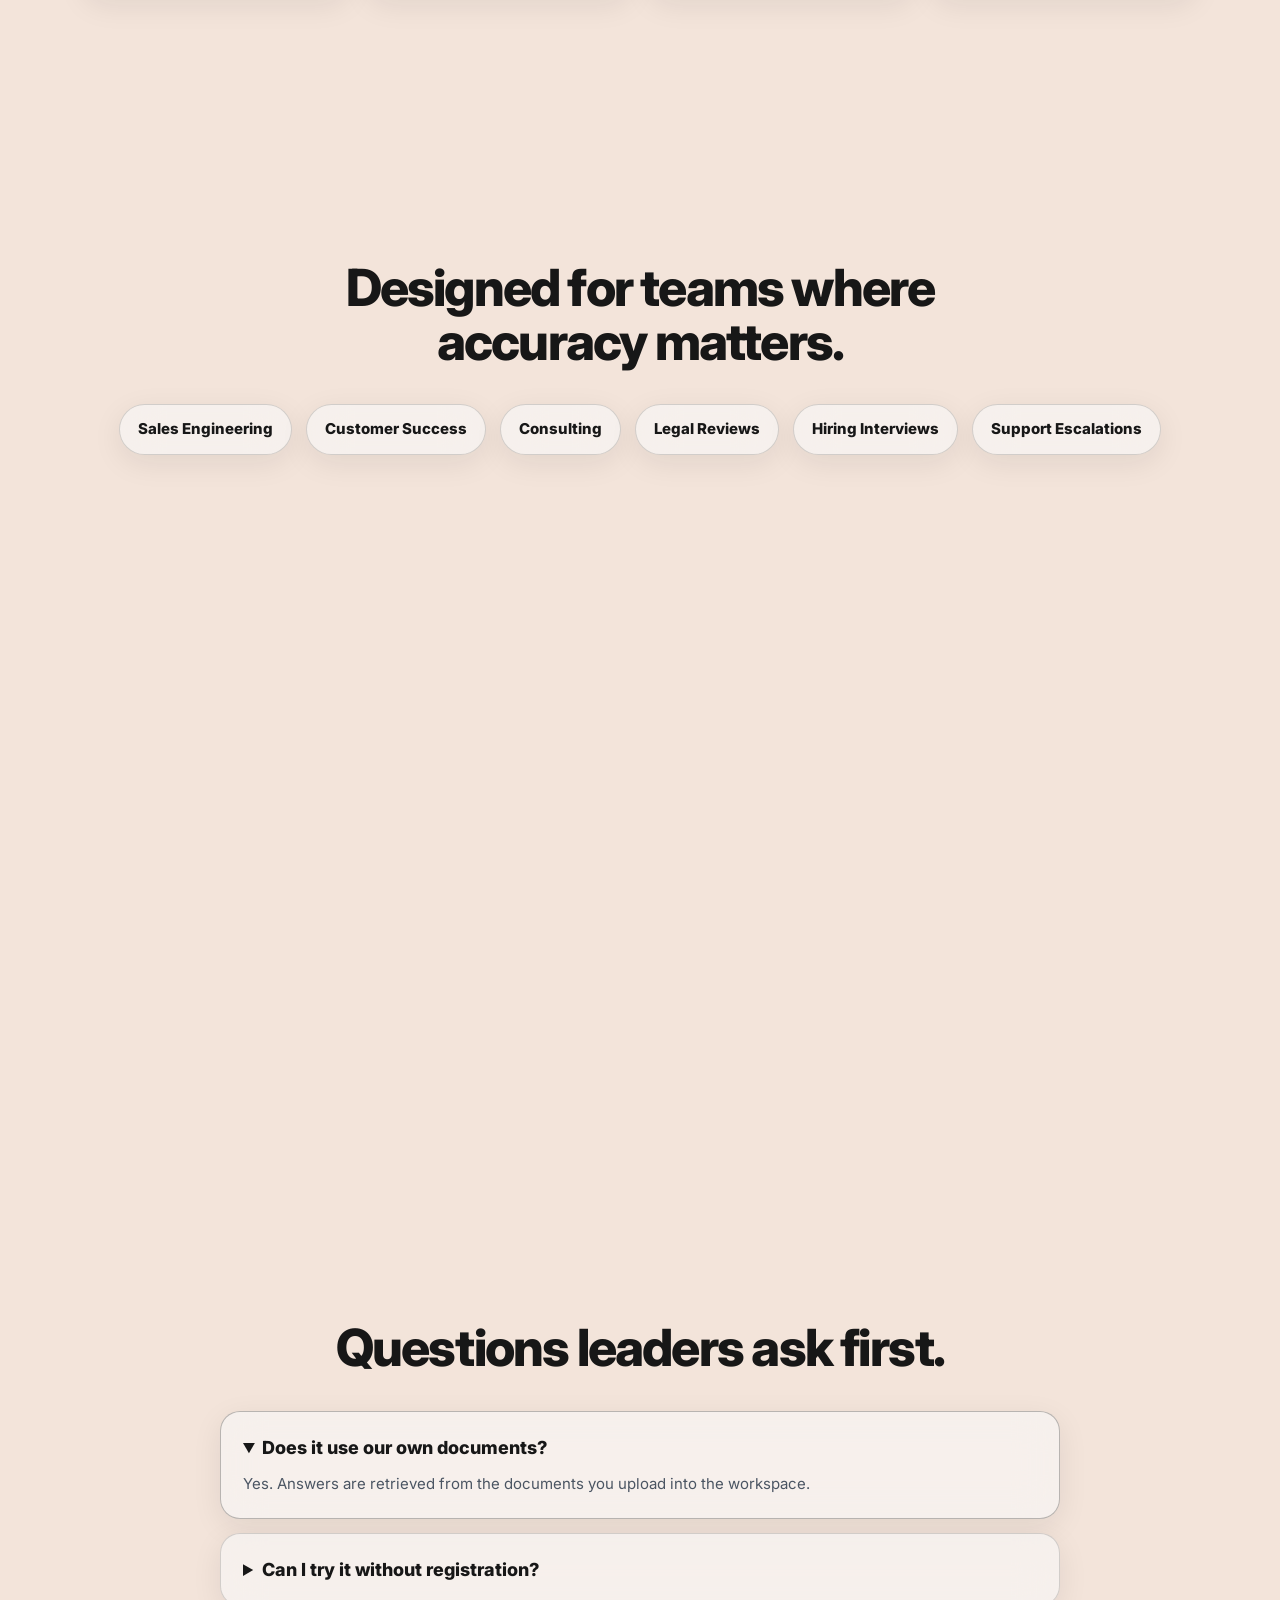
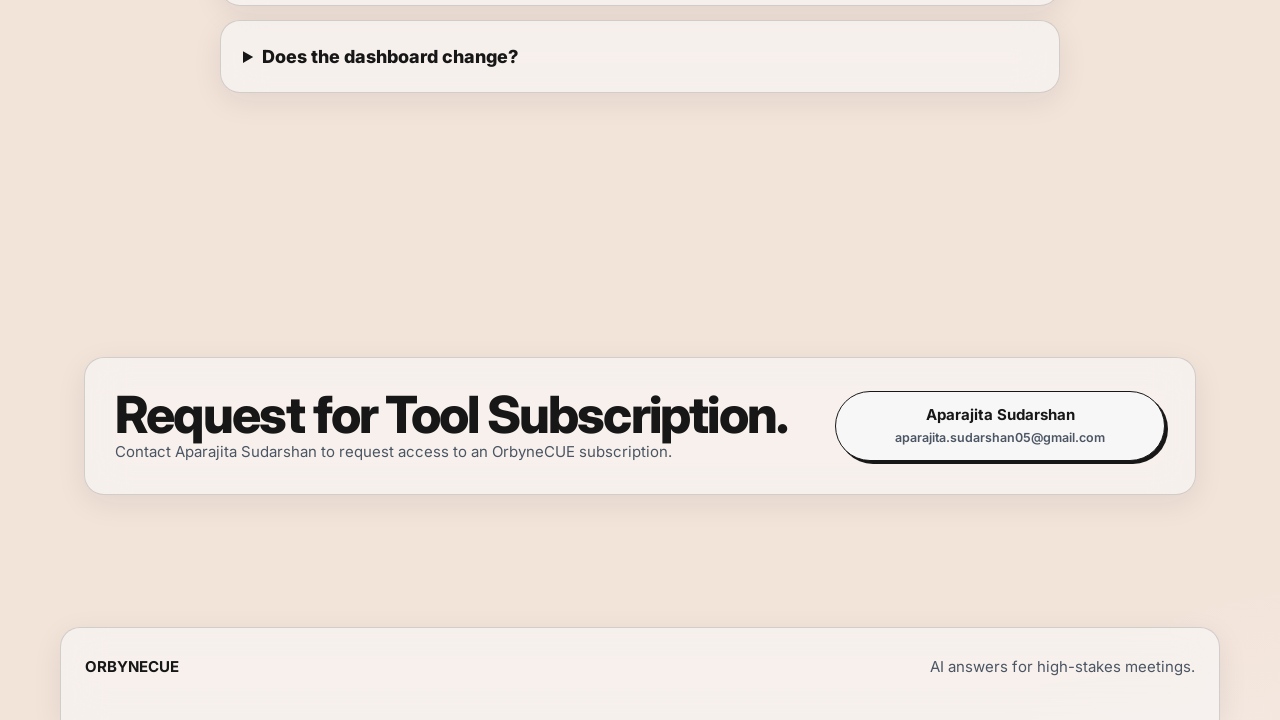
==== commit 2f639851: "Require complete behavioral prompts" ====
--- a/index.html
+++ b/index.html
@@ -361,6 +361,6 @@
     <script src="assets/vendor/react.production.min.js"></script>
     <script src="assets/vendor/react-dom.production.min.js"></script>
     <script src="assets/vendor/framer-motion.js"></script>
-    <script src="assets/app.js?v=20260626-behavioral-question-full"></script>
+    <script src="assets/app.js?v=20260626-behavioral-complete"></script>
   </body>
 </html>
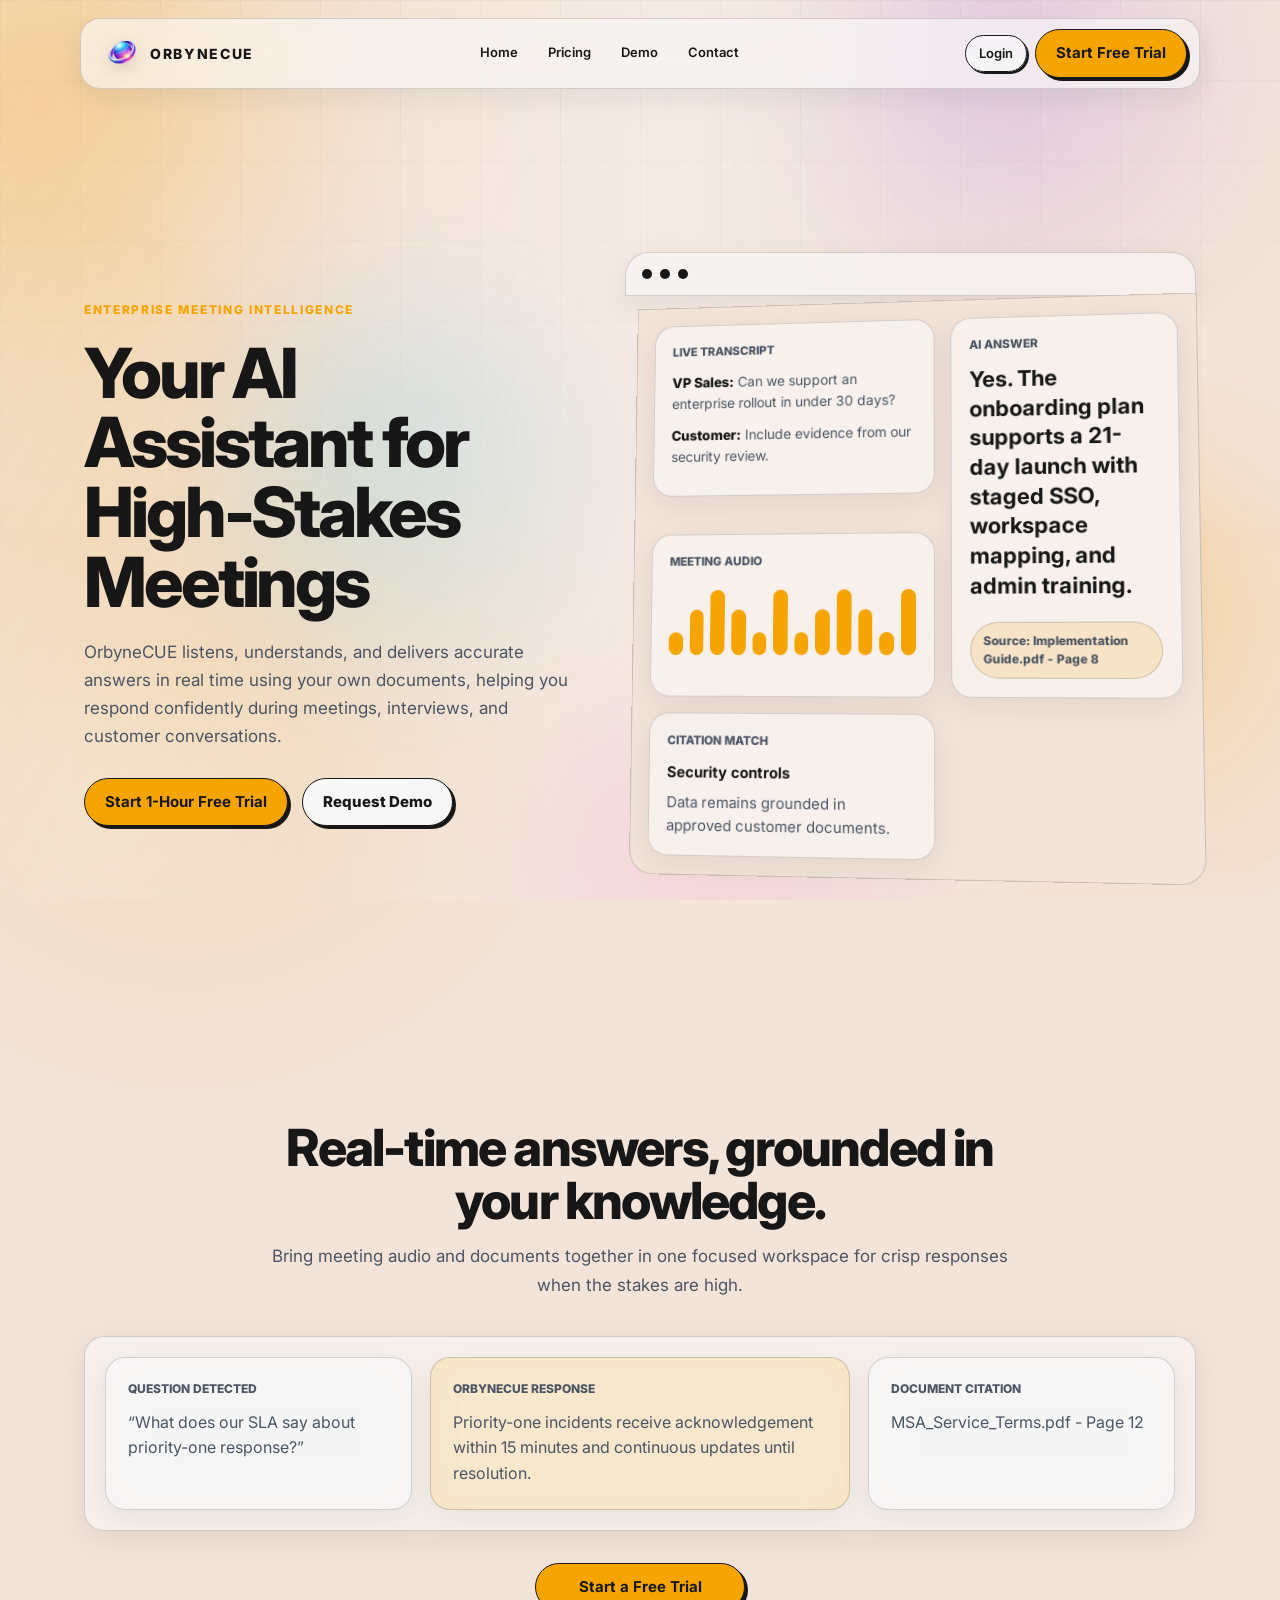
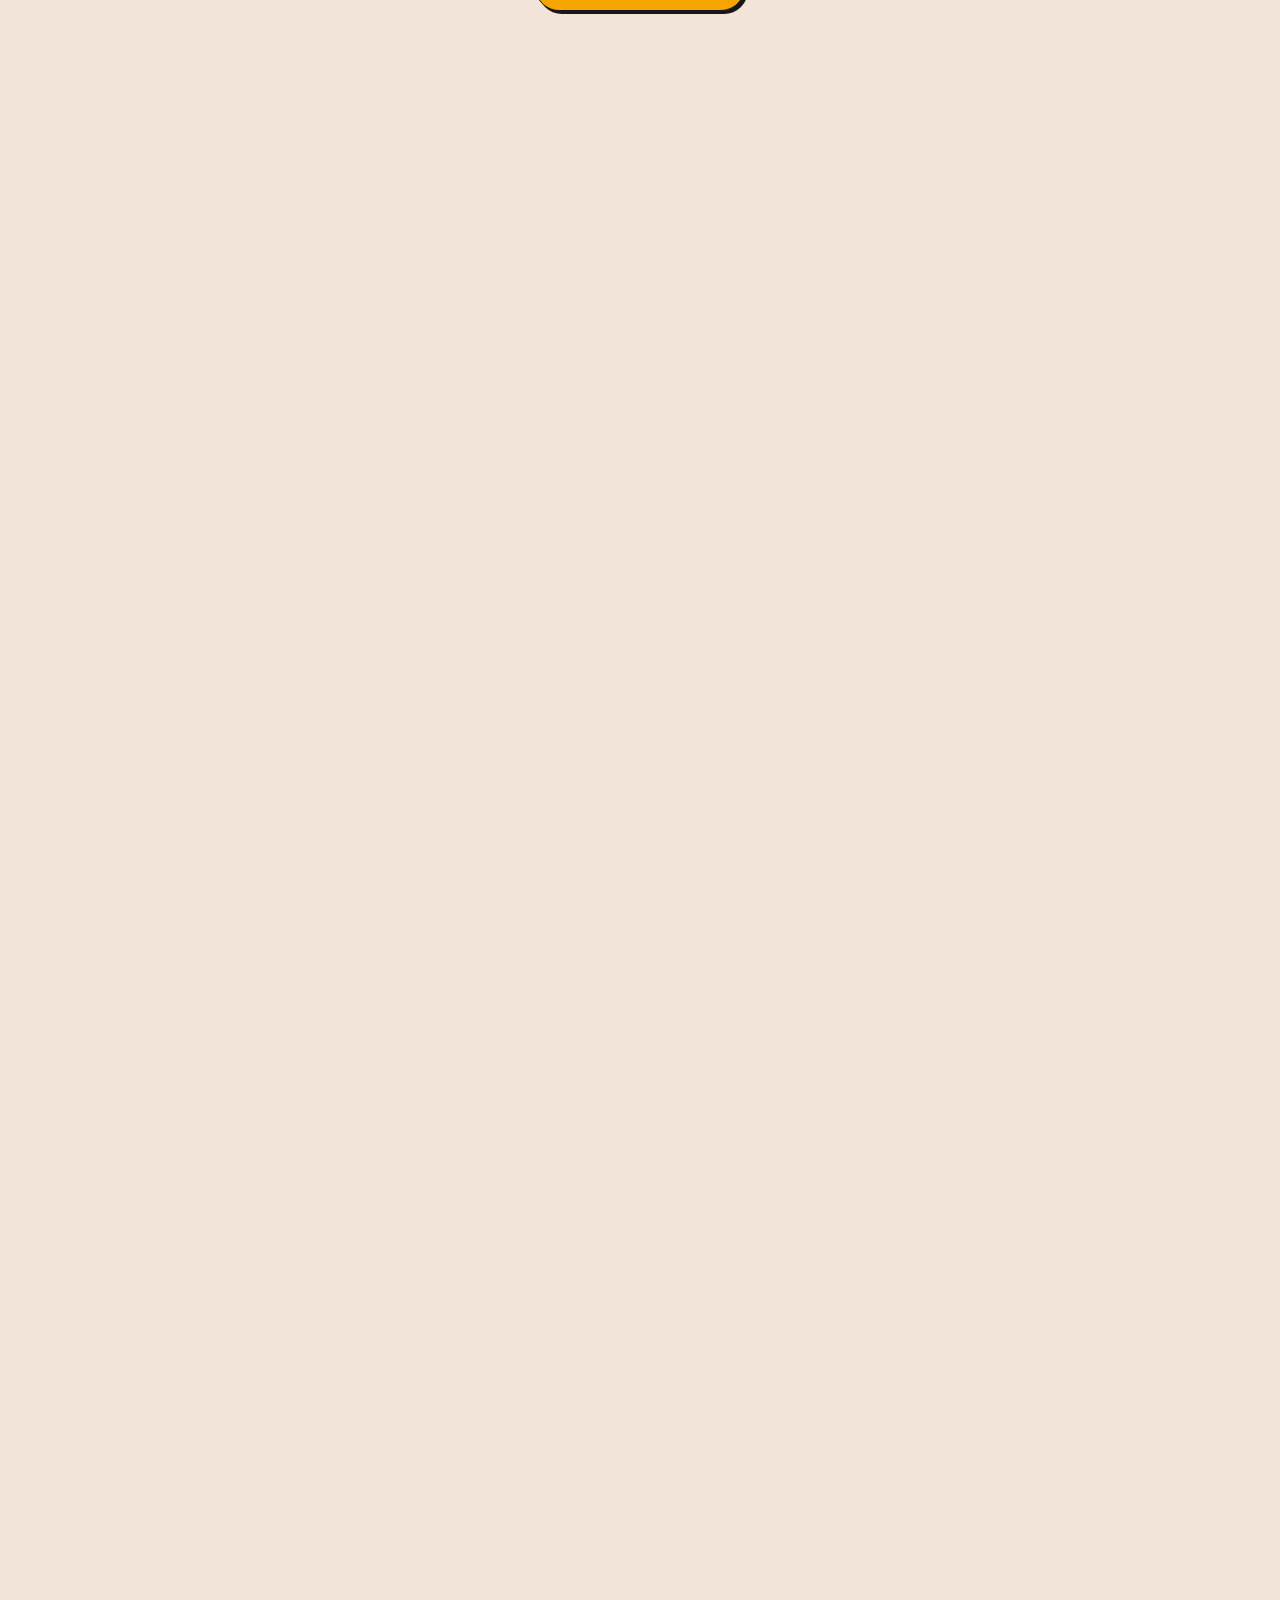
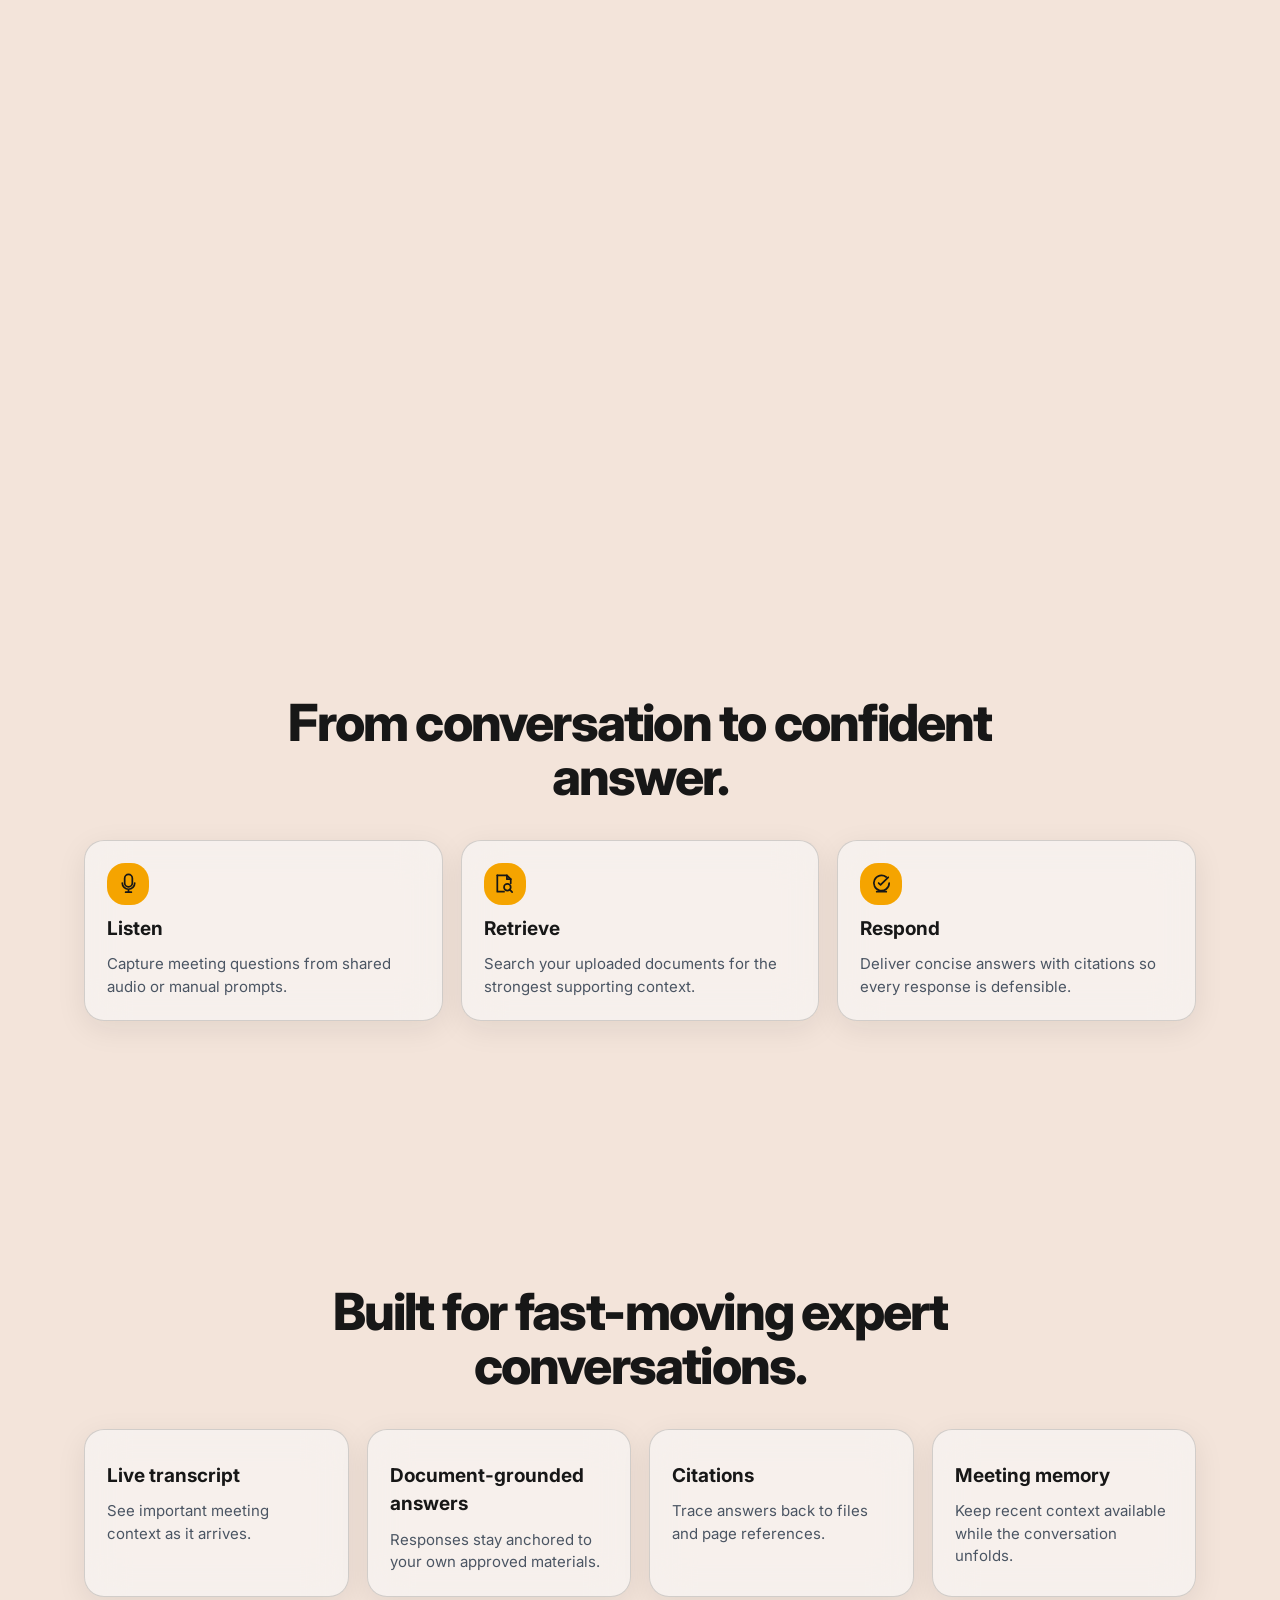
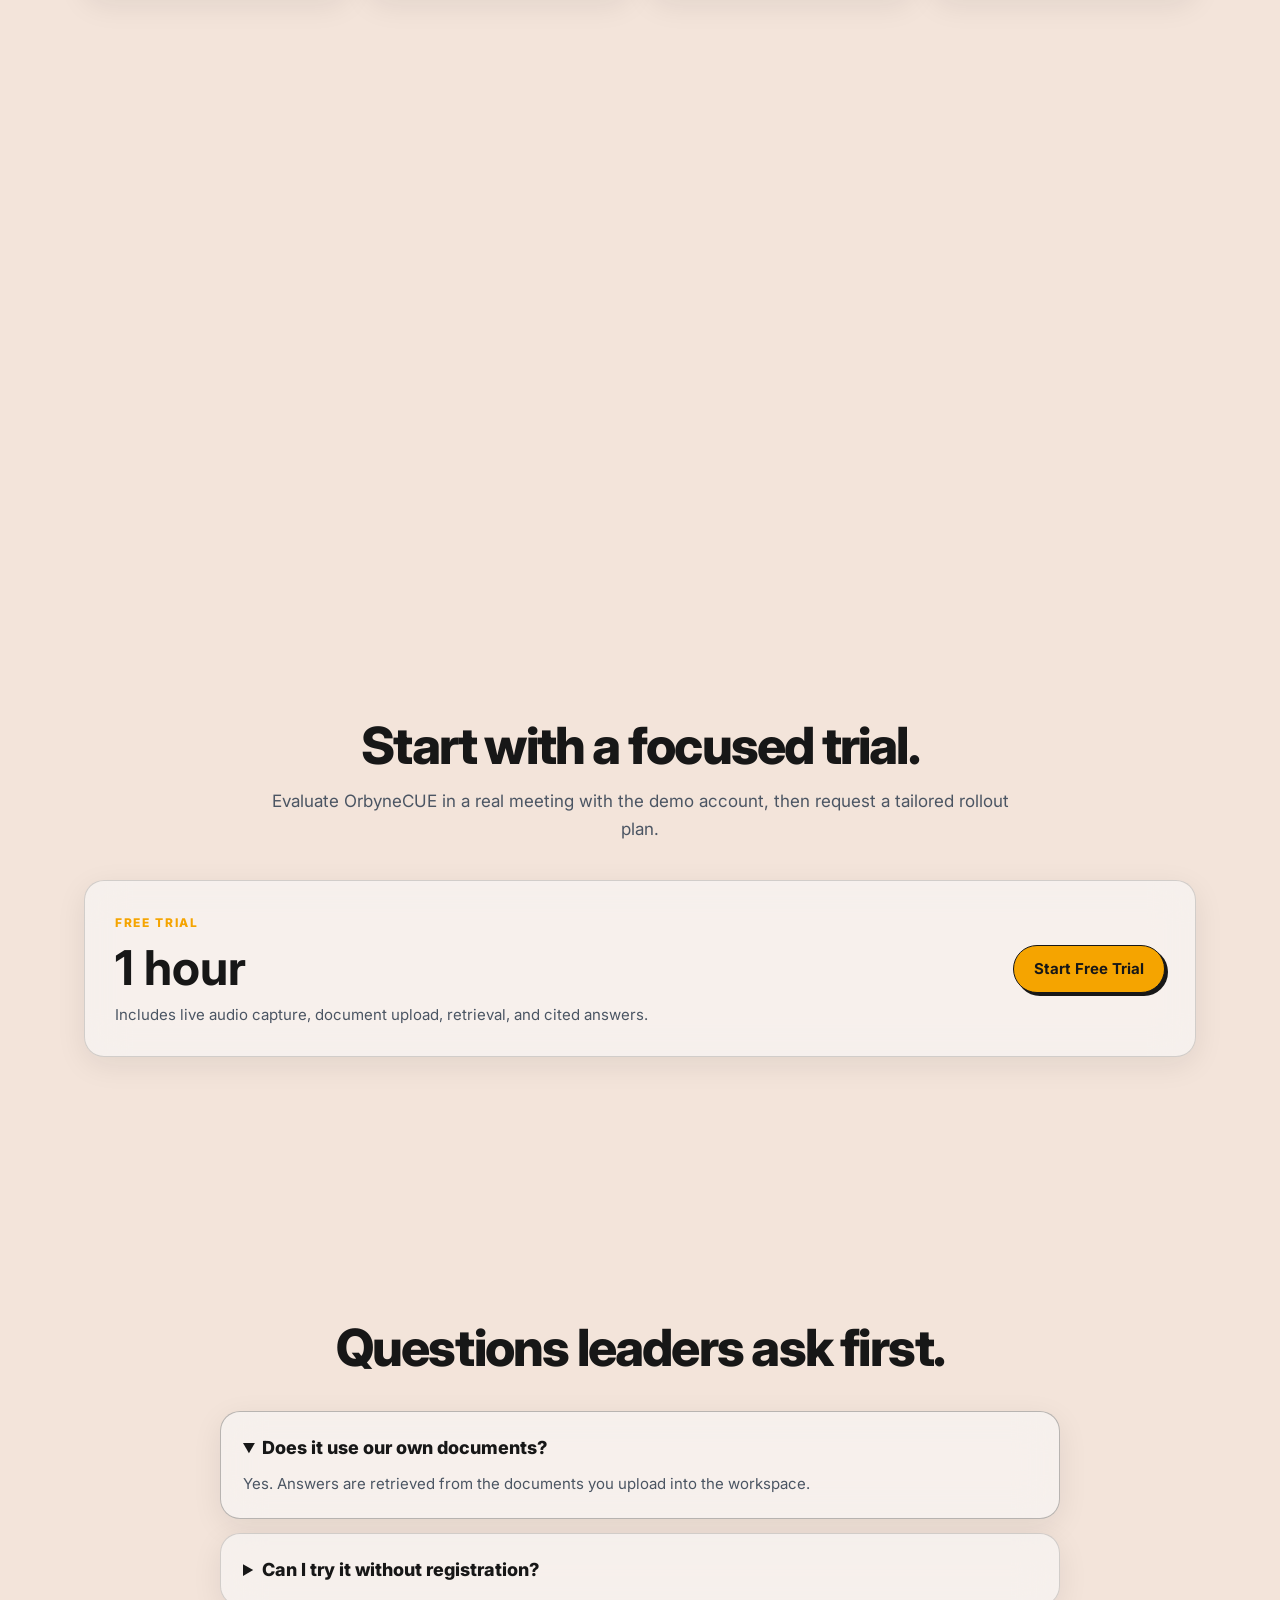
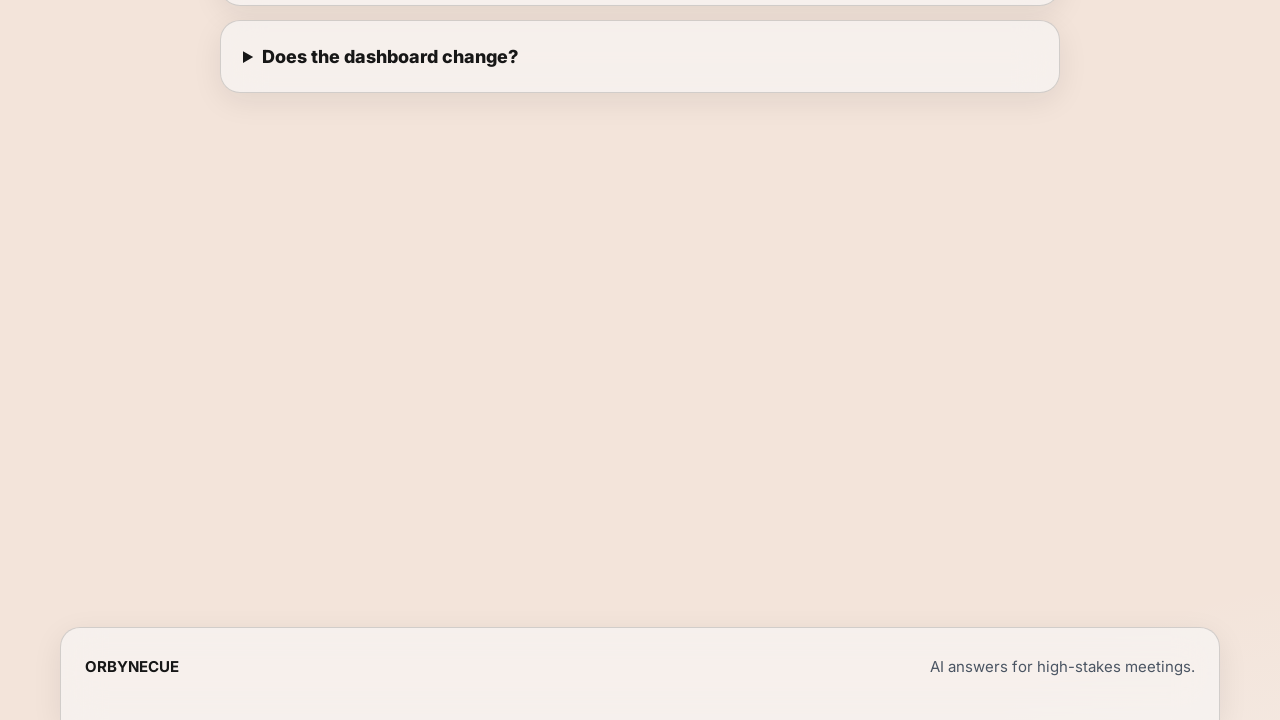
==== commit 21a4e4cd: "Use AI for weak behavioral document matches" ====
--- a/index.html
+++ b/index.html
@@ -361,6 +361,6 @@
     <script src="assets/vendor/react.production.min.js"></script>
     <script src="assets/vendor/react-dom.production.min.js"></script>
     <script src="assets/vendor/framer-motion.js"></script>
-    <script src="assets/app.js?v=20260626-behavioral-complete"></script>
+    <script src="assets/app.js?v=20260626-behavioral-ai-fallback"></script>
   </body>
 </html>
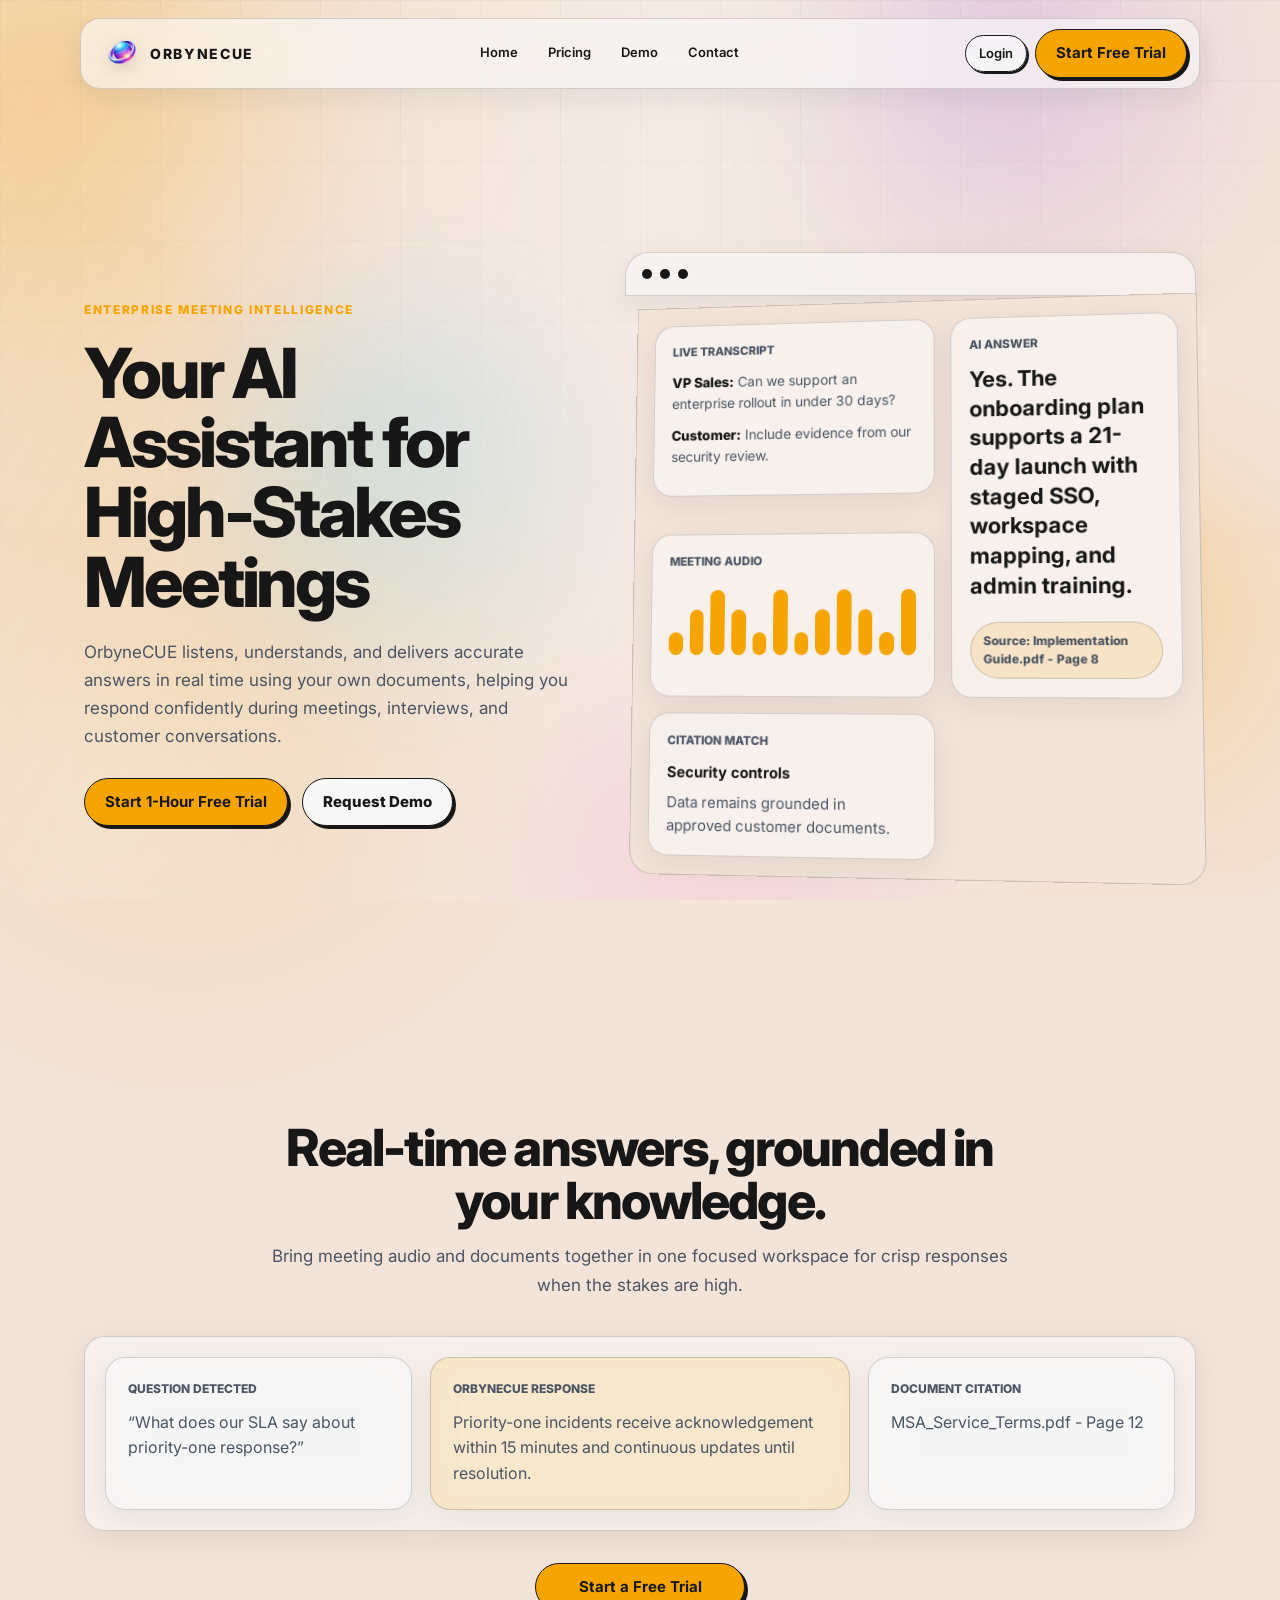
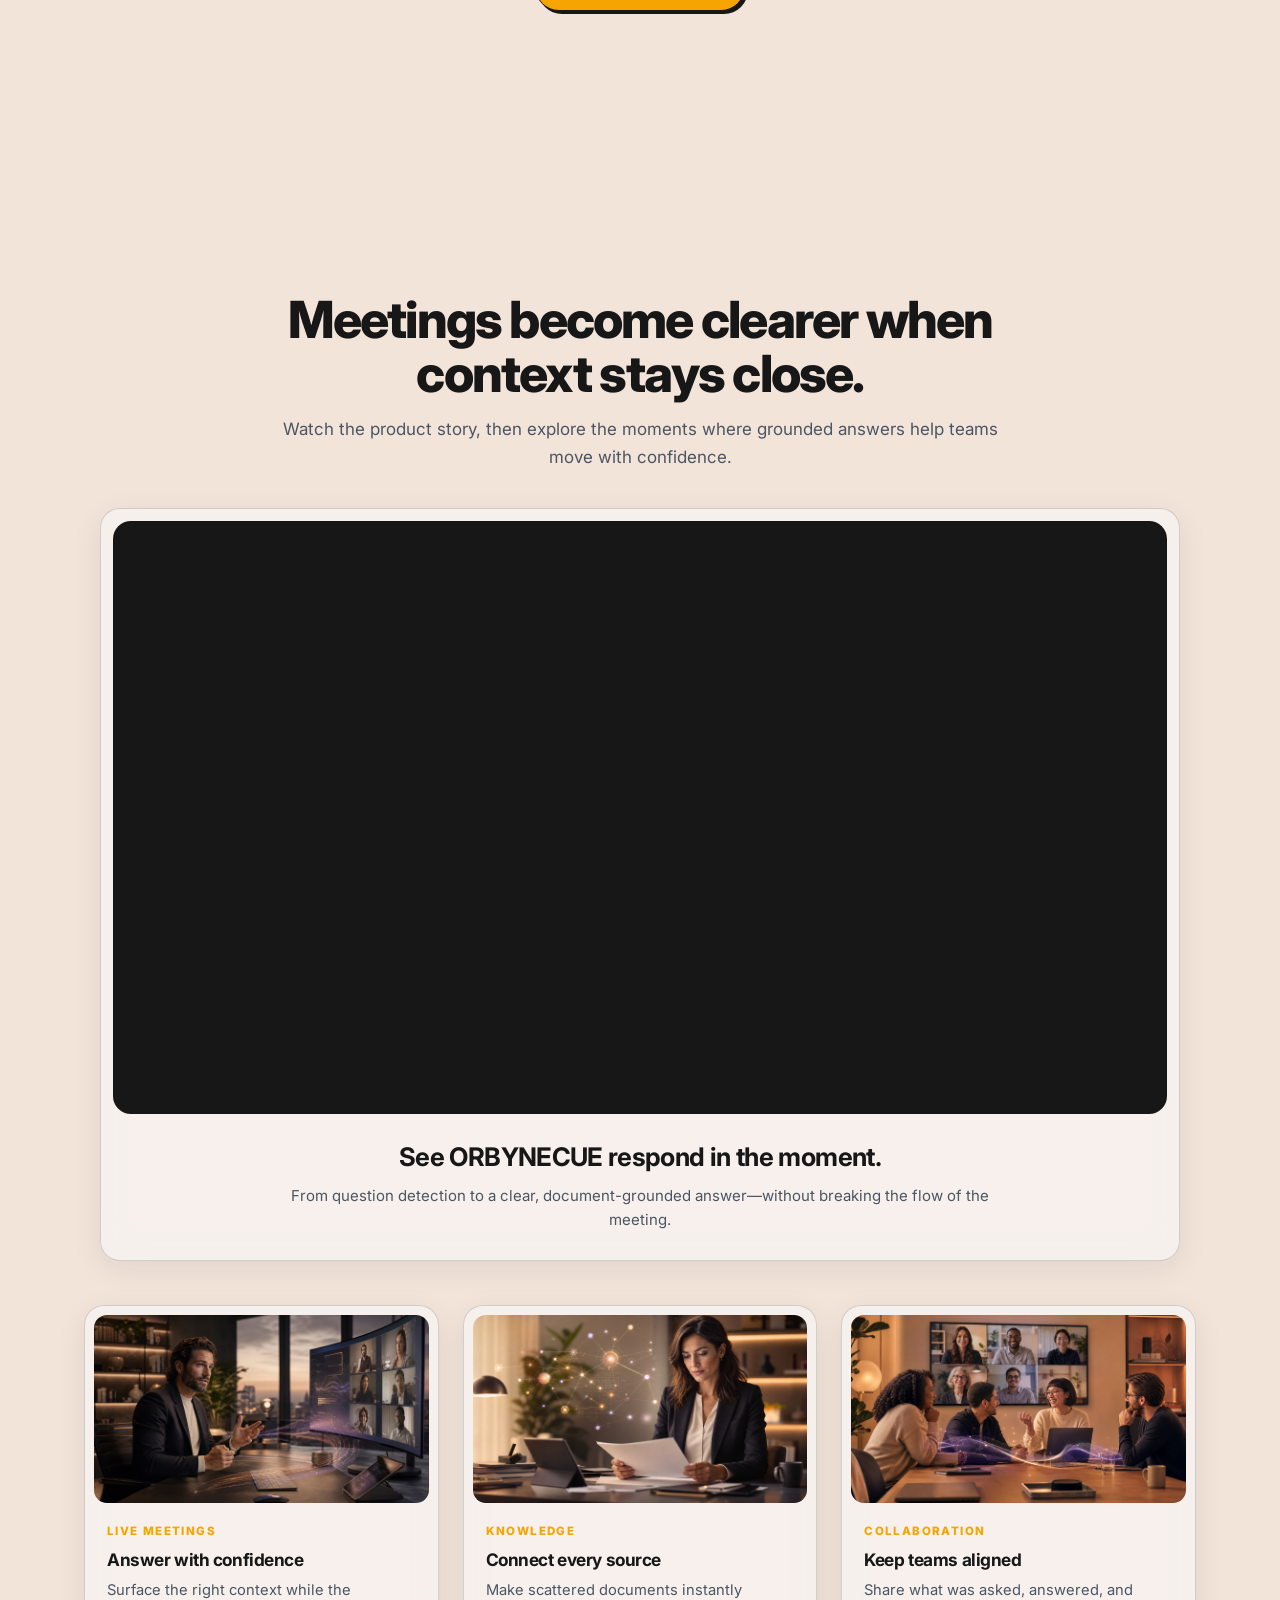
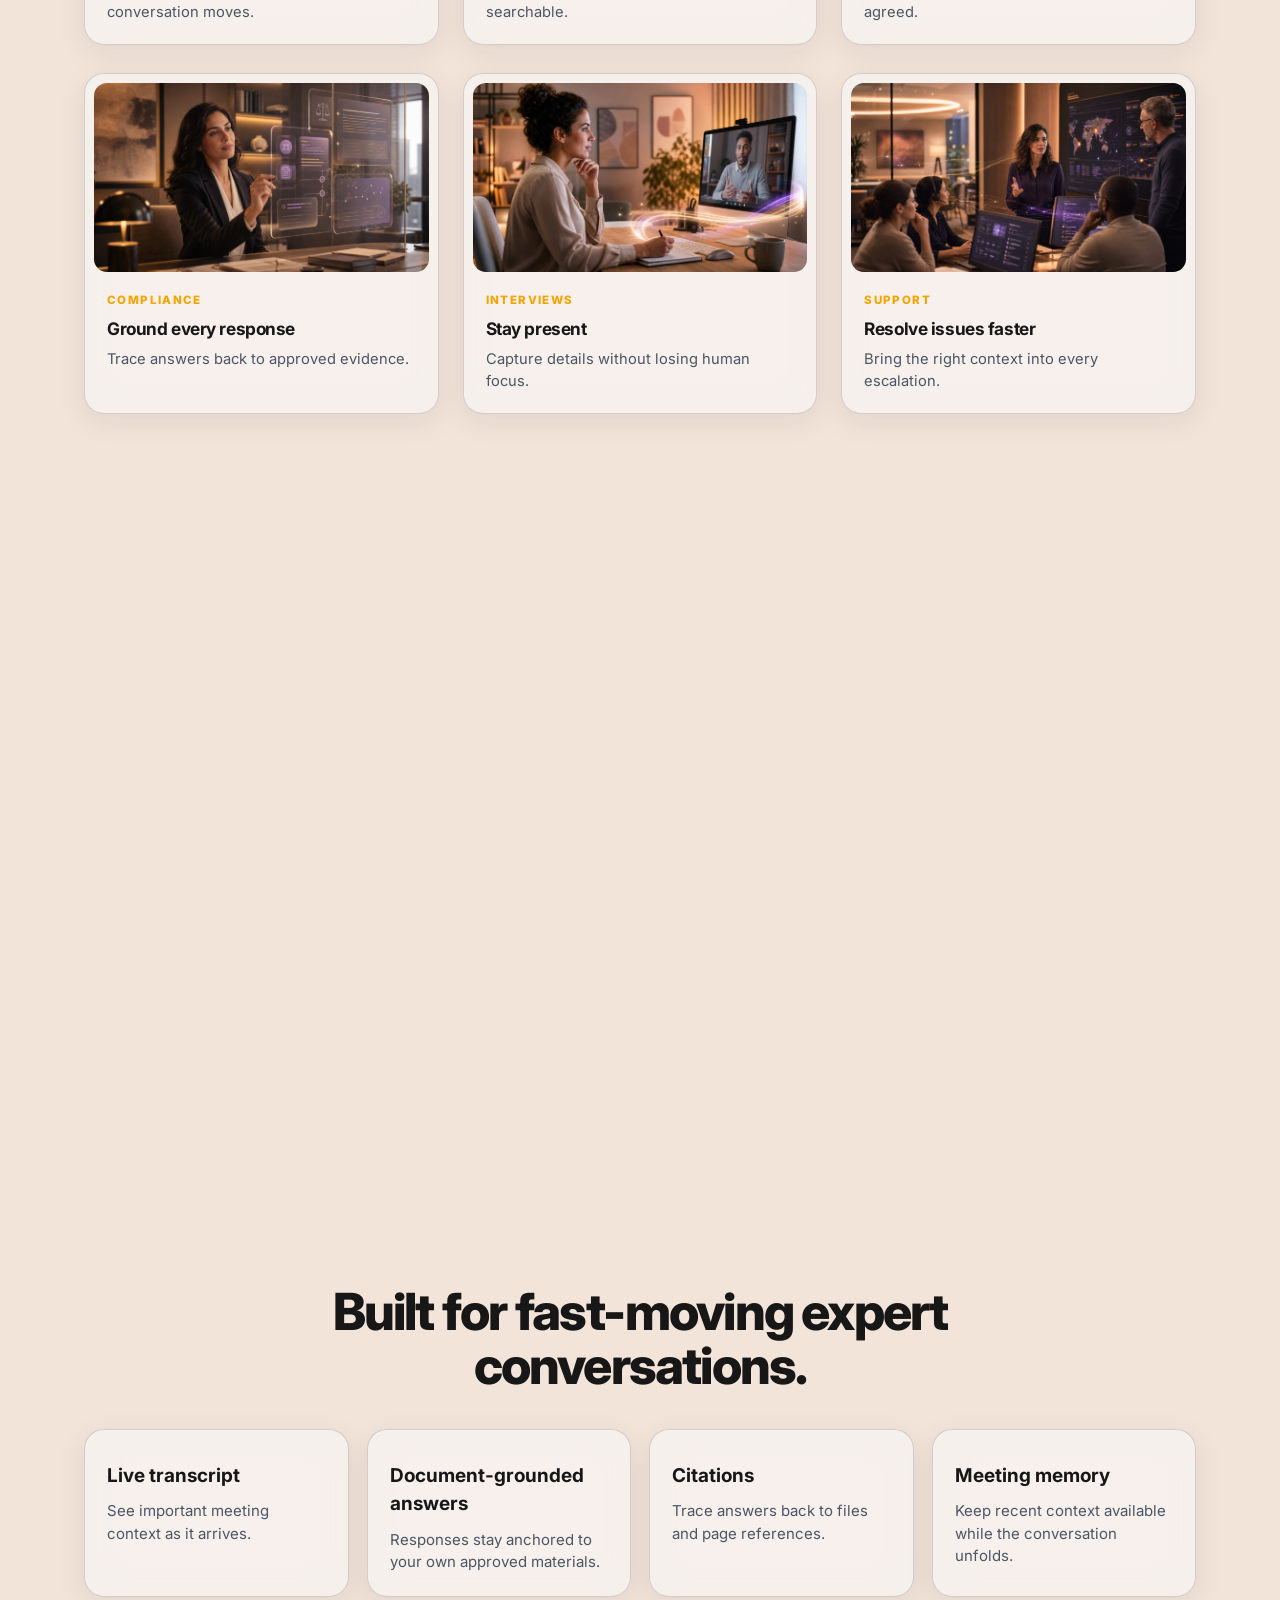
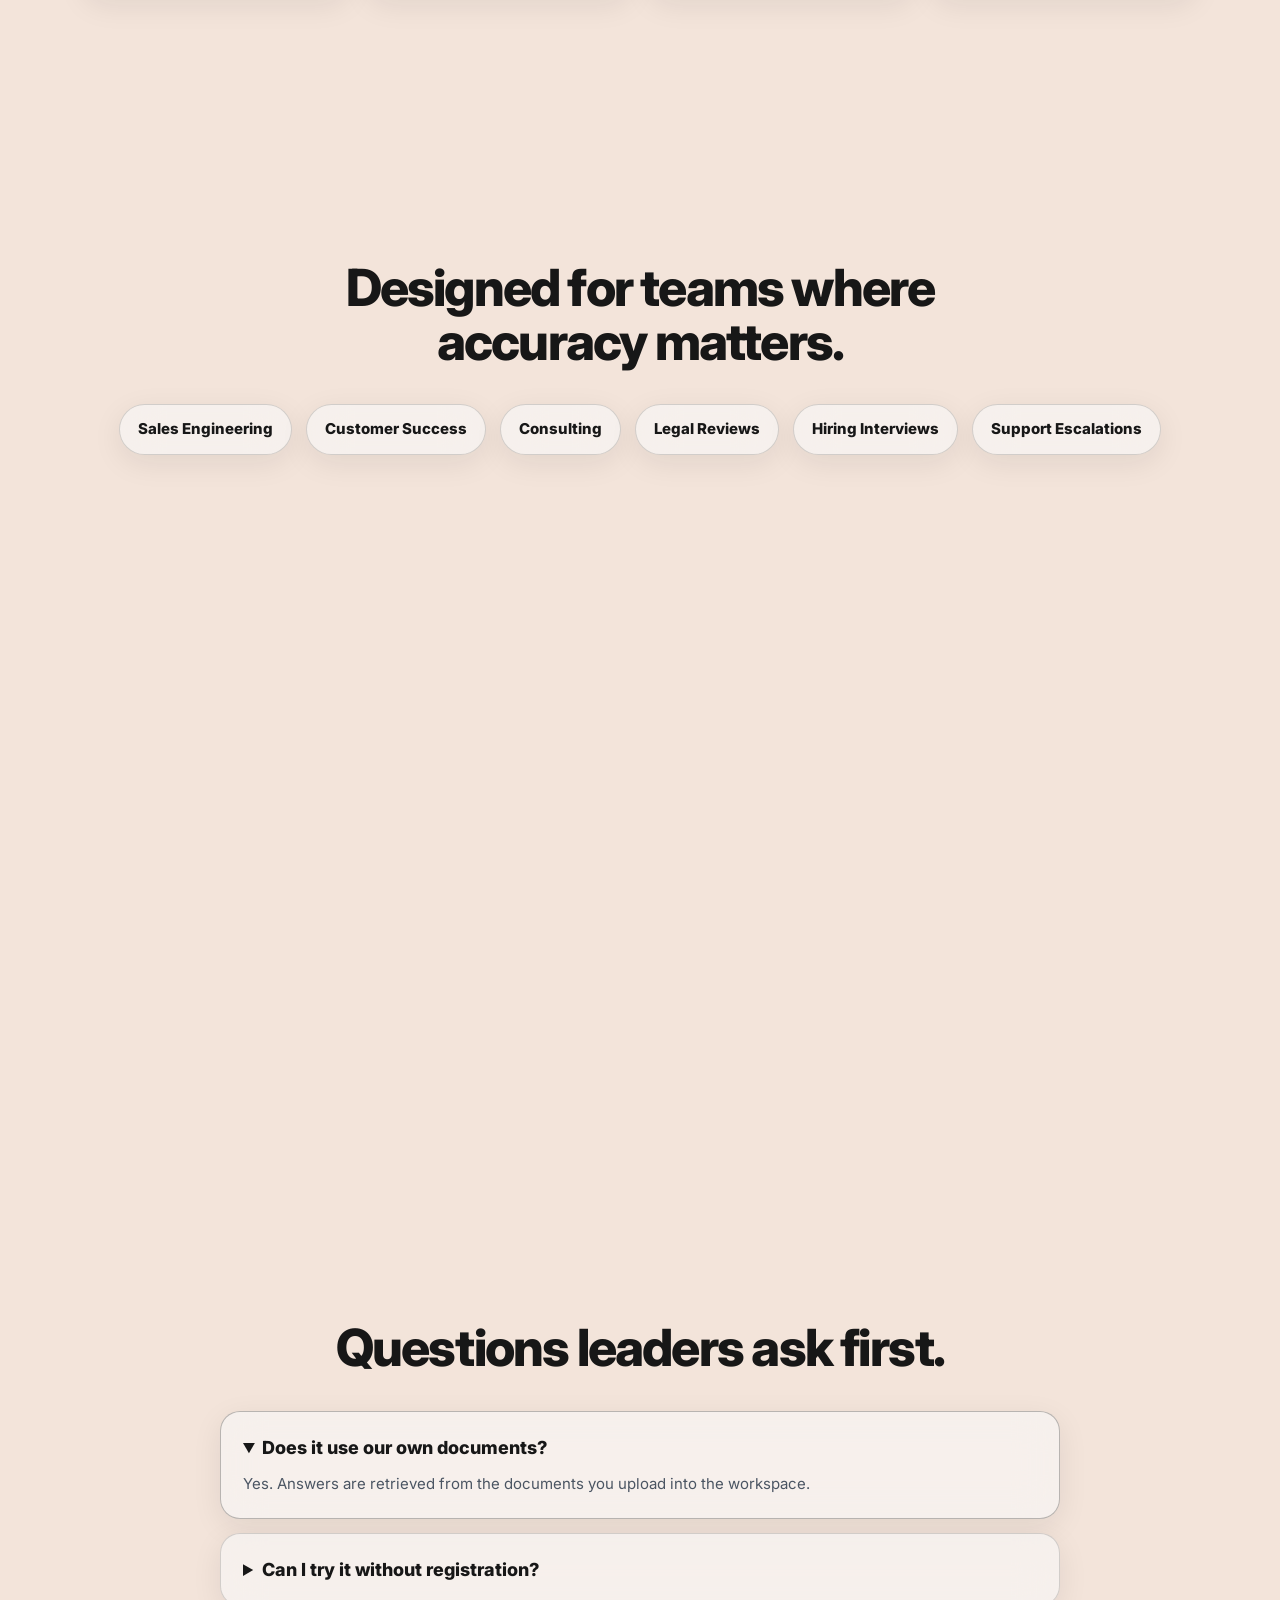
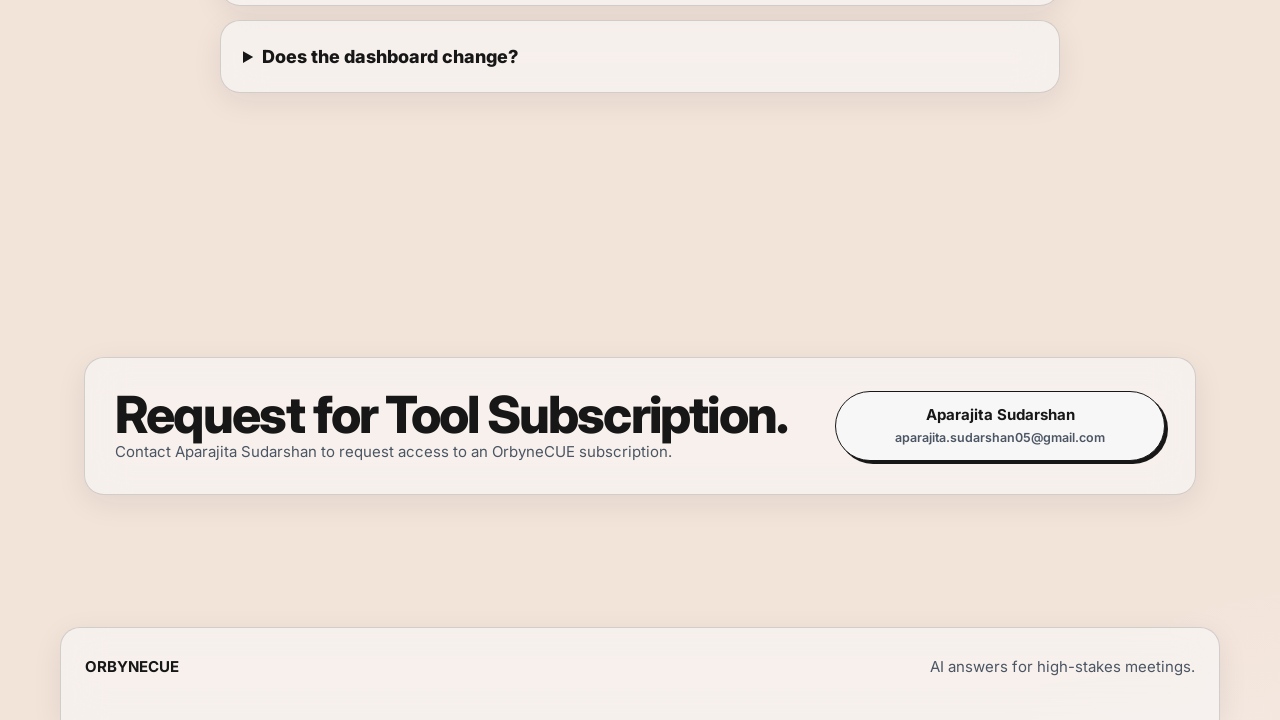
==== commit 18b11d8c: "Keep meeting question queue processing" ====
--- a/index.html
+++ b/index.html
@@ -361,6 +361,6 @@
     <script src="assets/vendor/react.production.min.js"></script>
     <script src="assets/vendor/react-dom.production.min.js"></script>
     <script src="assets/vendor/framer-motion.js"></script>
-    <script src="assets/app.js?v=20260626-behavioral-ai-fallback"></script>
+    <script src="assets/app.js?v=20260626-resilient-question-queue"></script>
   </body>
 </html>
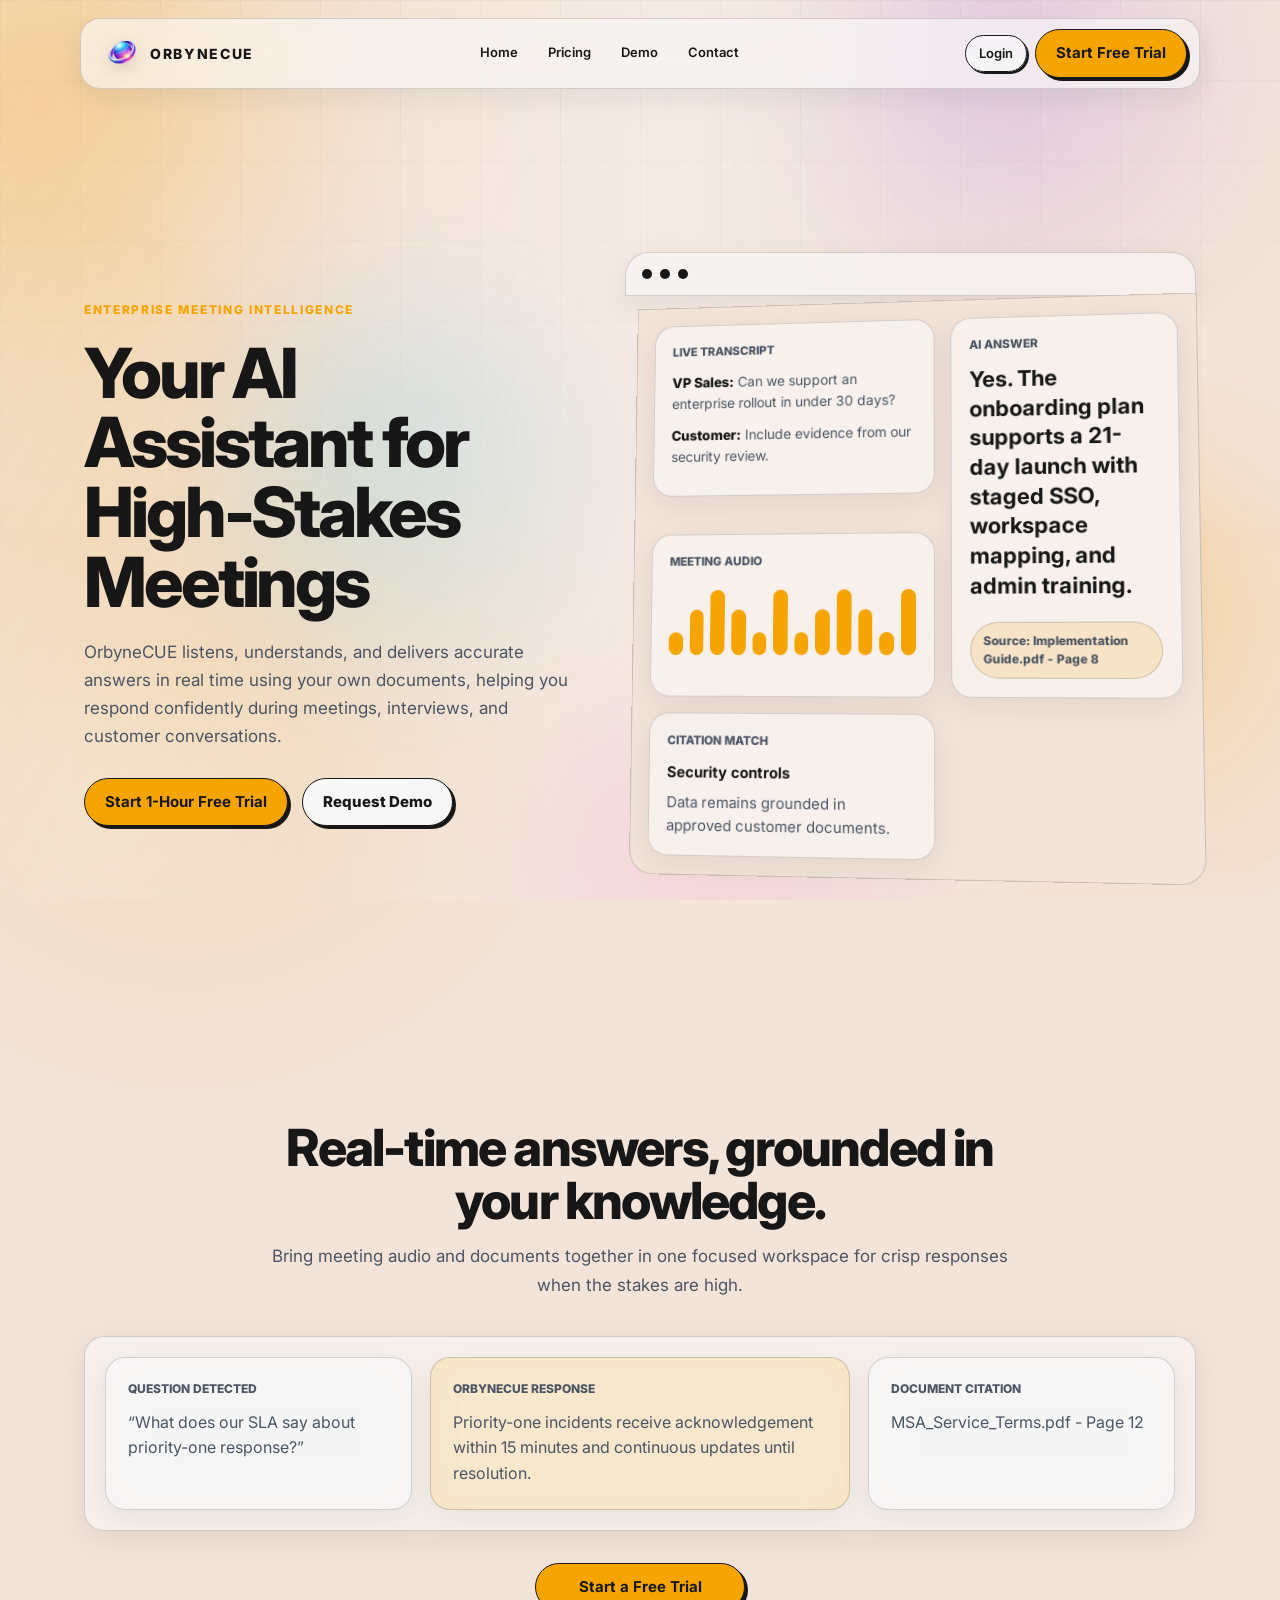
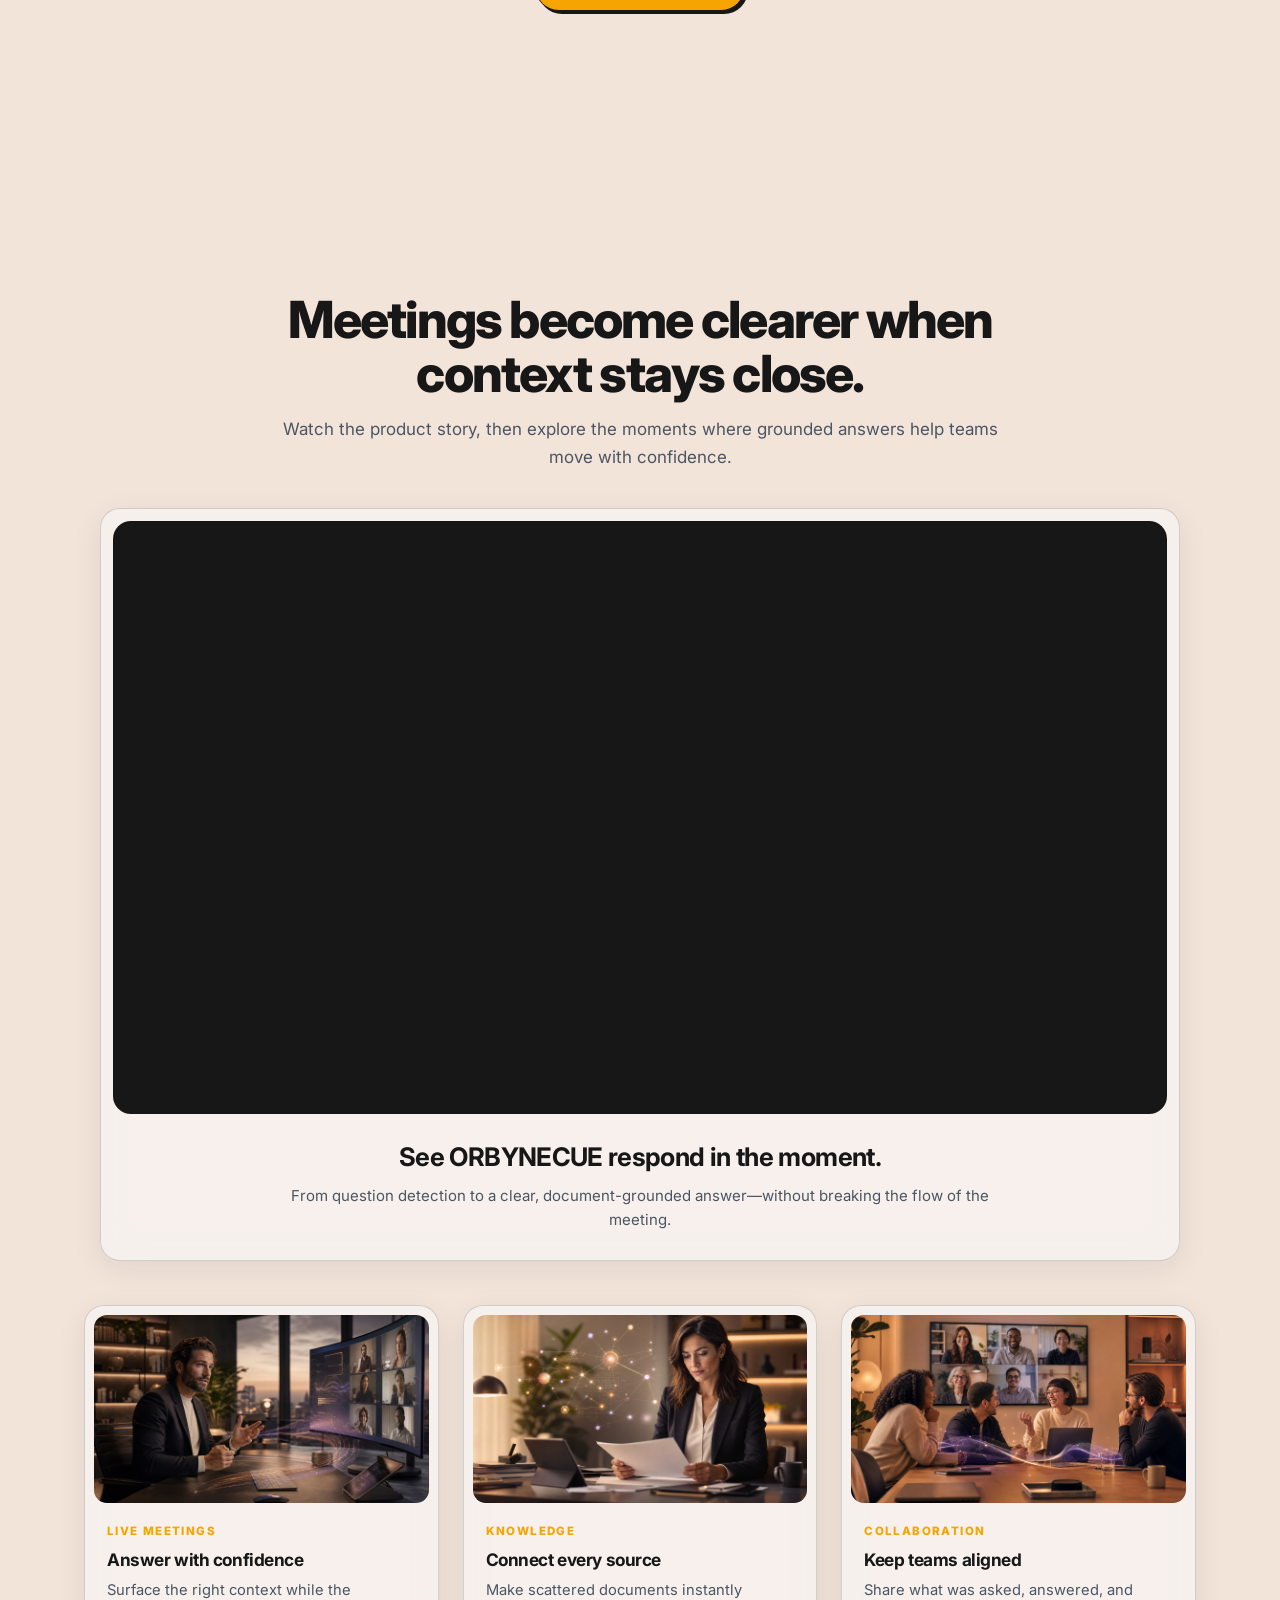
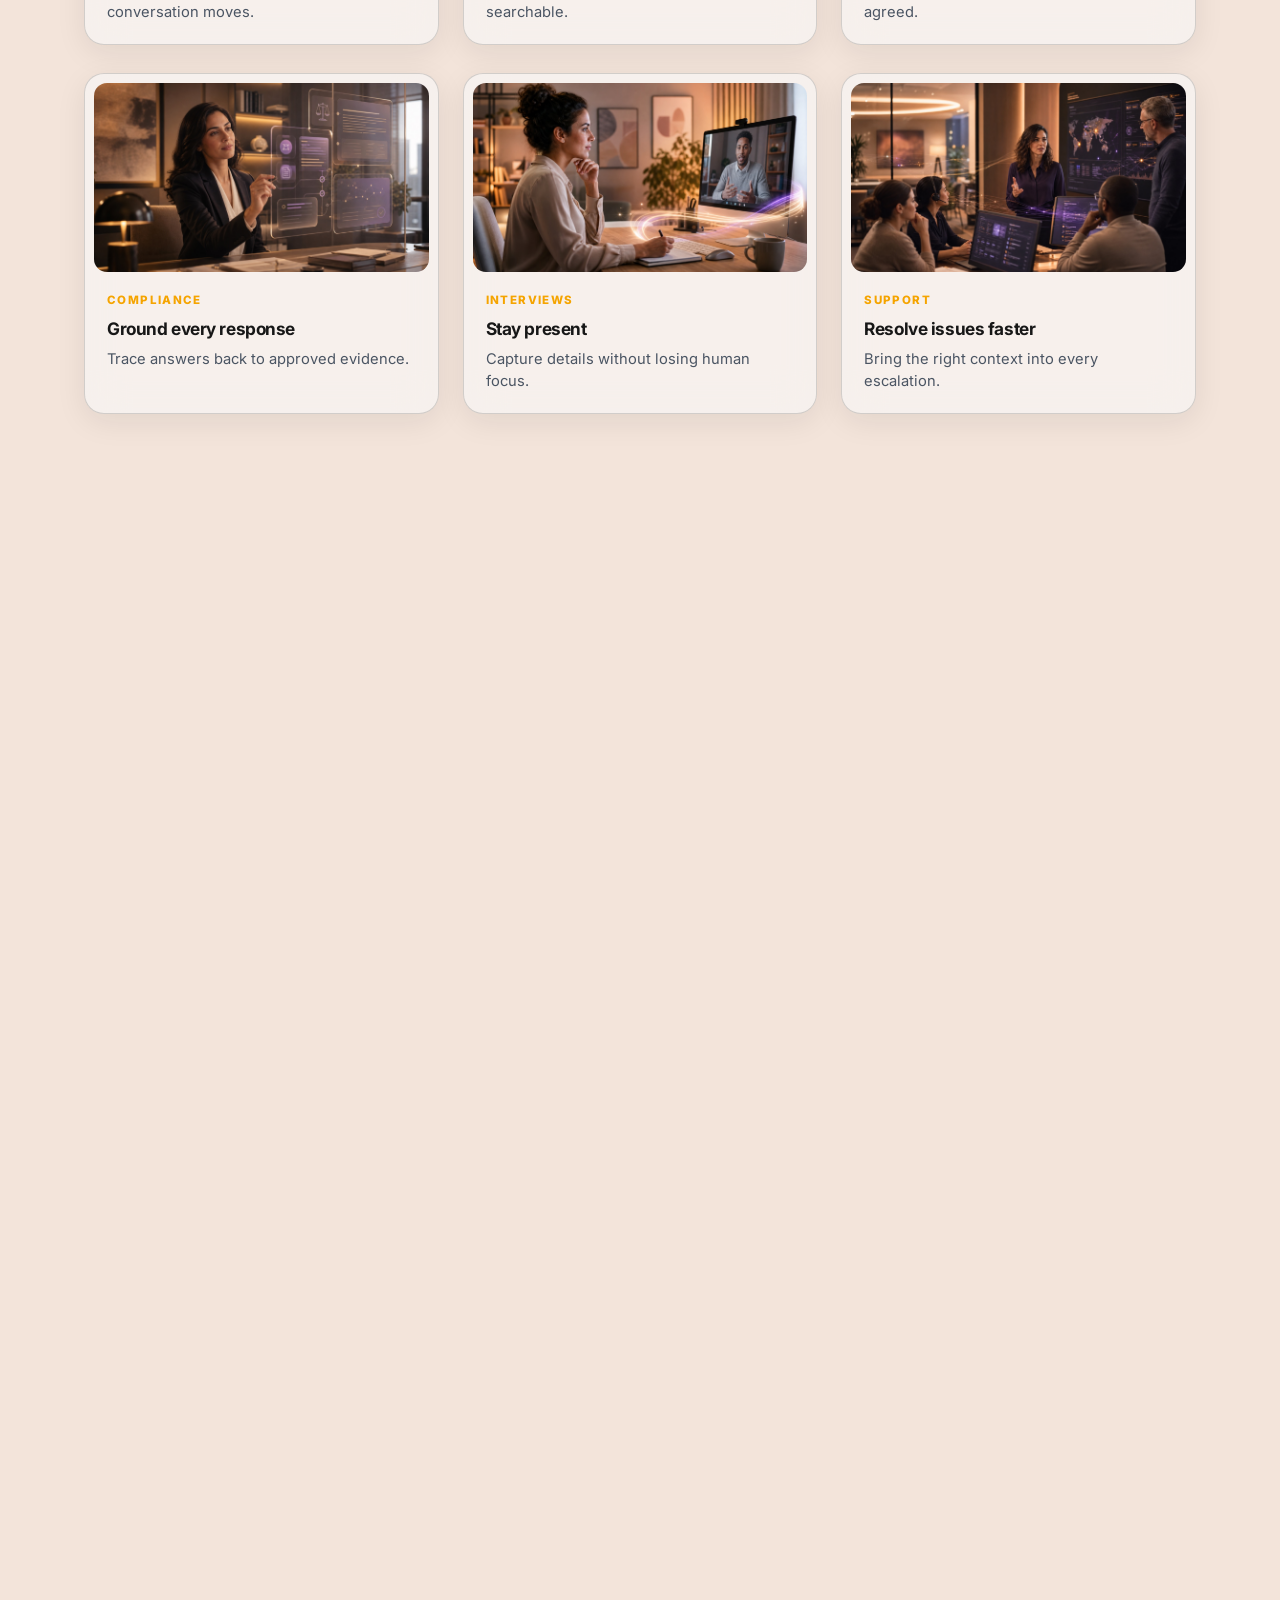
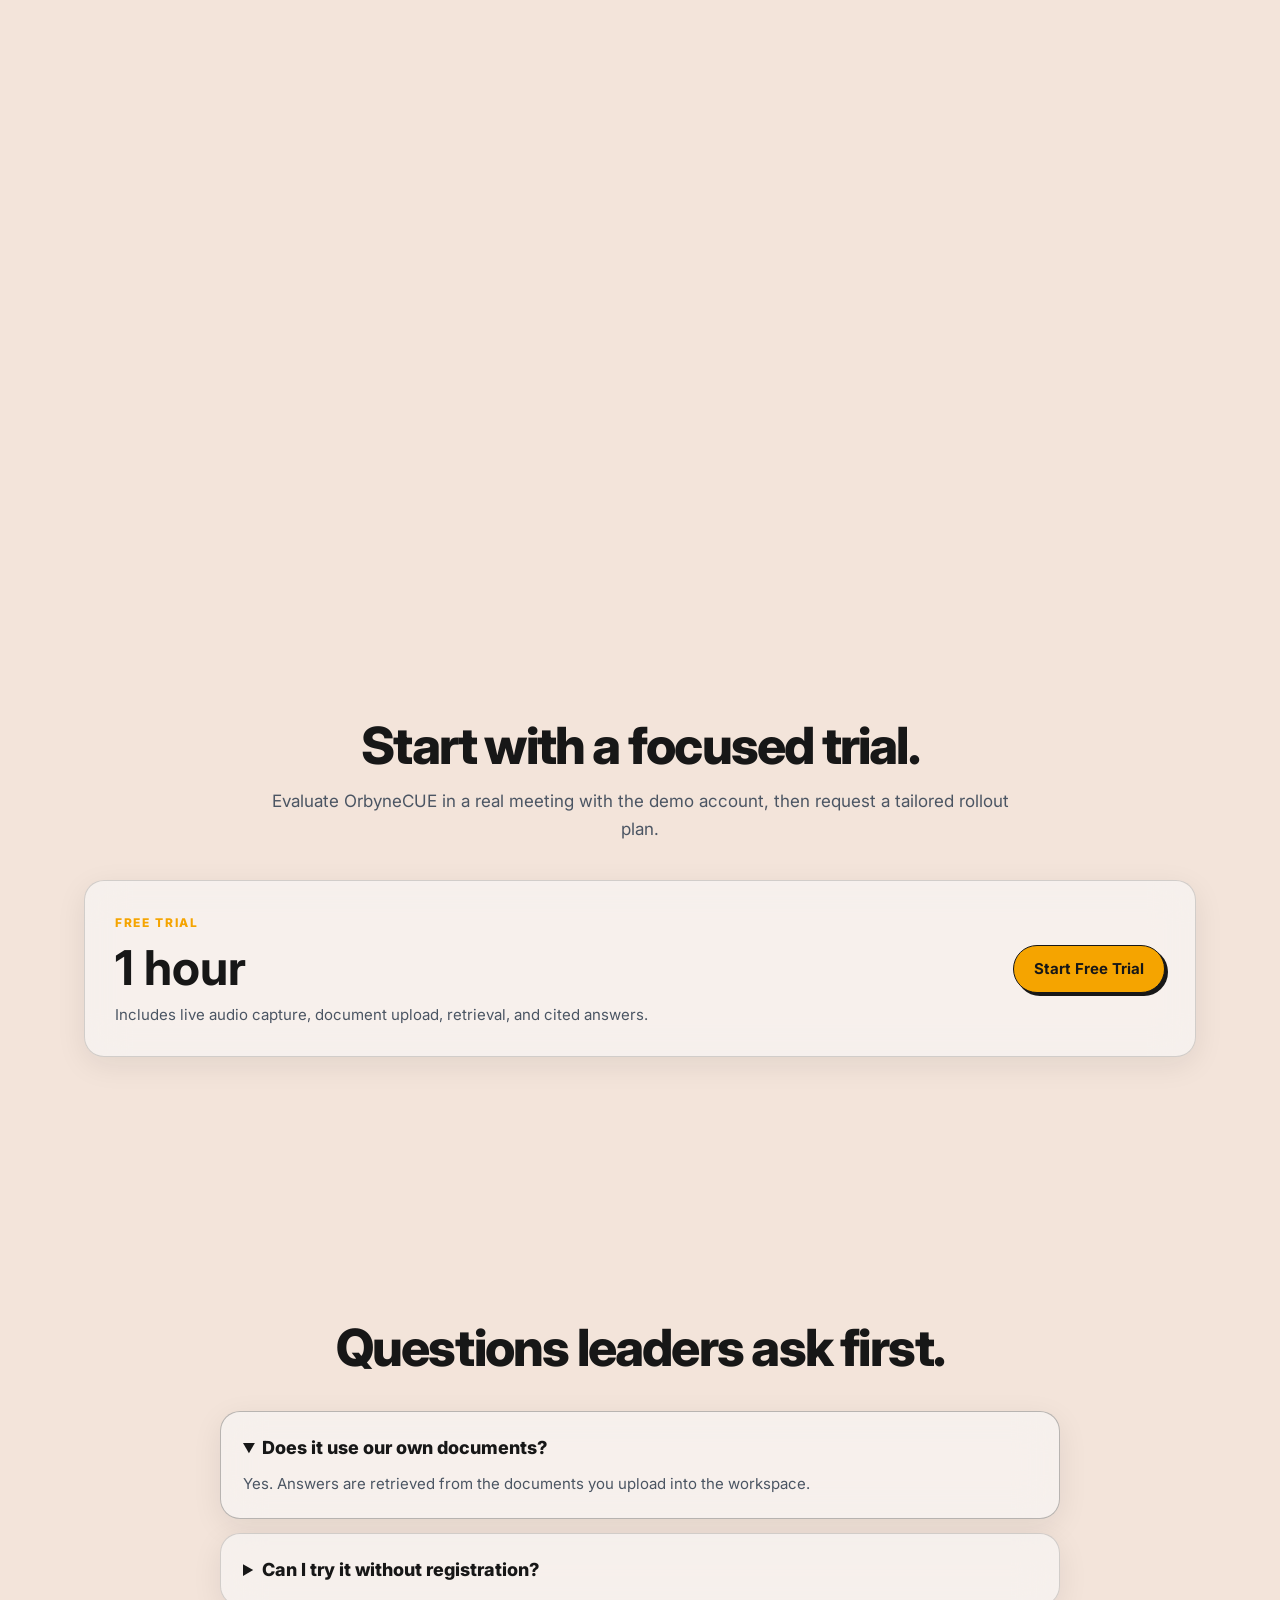
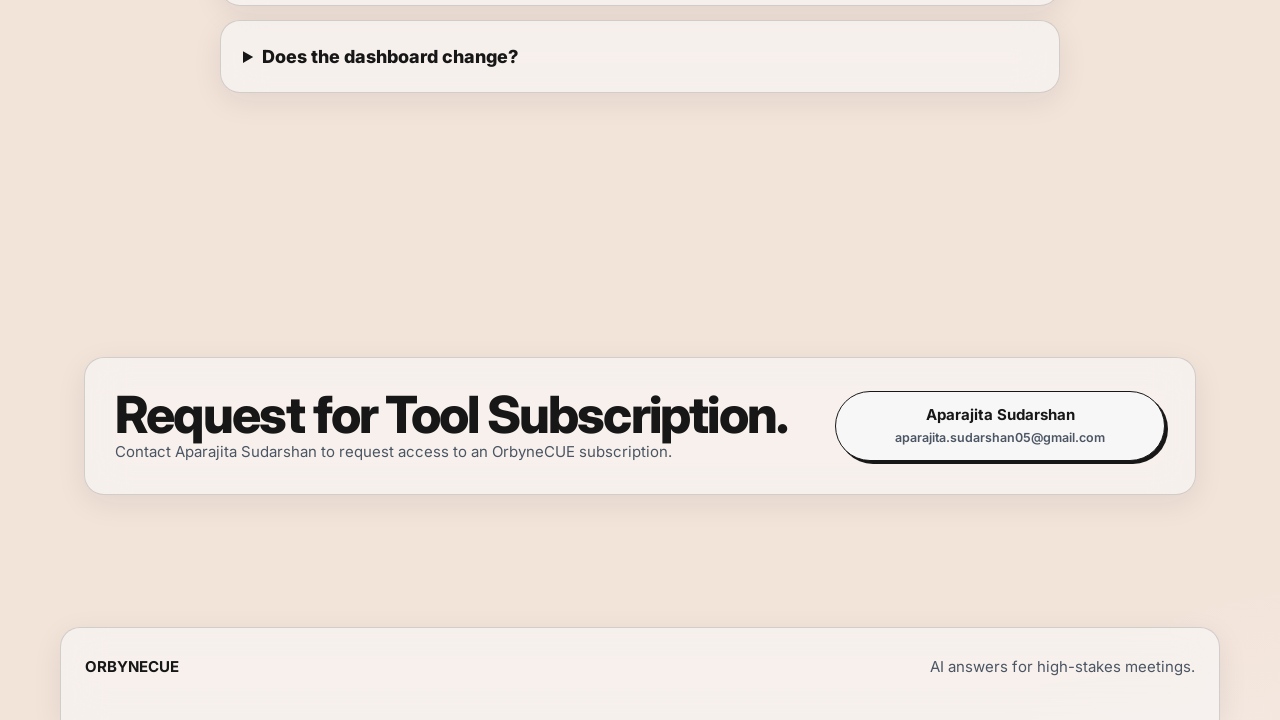
==== commit 3d07a6d8: "Persist meeting audio answer messages" ====
--- a/index.html
+++ b/index.html
@@ -361,6 +361,6 @@
     <script src="assets/vendor/react.production.min.js"></script>
     <script src="assets/vendor/react-dom.production.min.js"></script>
     <script src="assets/vendor/framer-motion.js"></script>
-    <script src="assets/app.js?v=20260626-resilient-question-queue"></script>
+    <script src="assets/app.js?v=20260626-persistent-meeting-answers"></script>
   </body>
 </html>
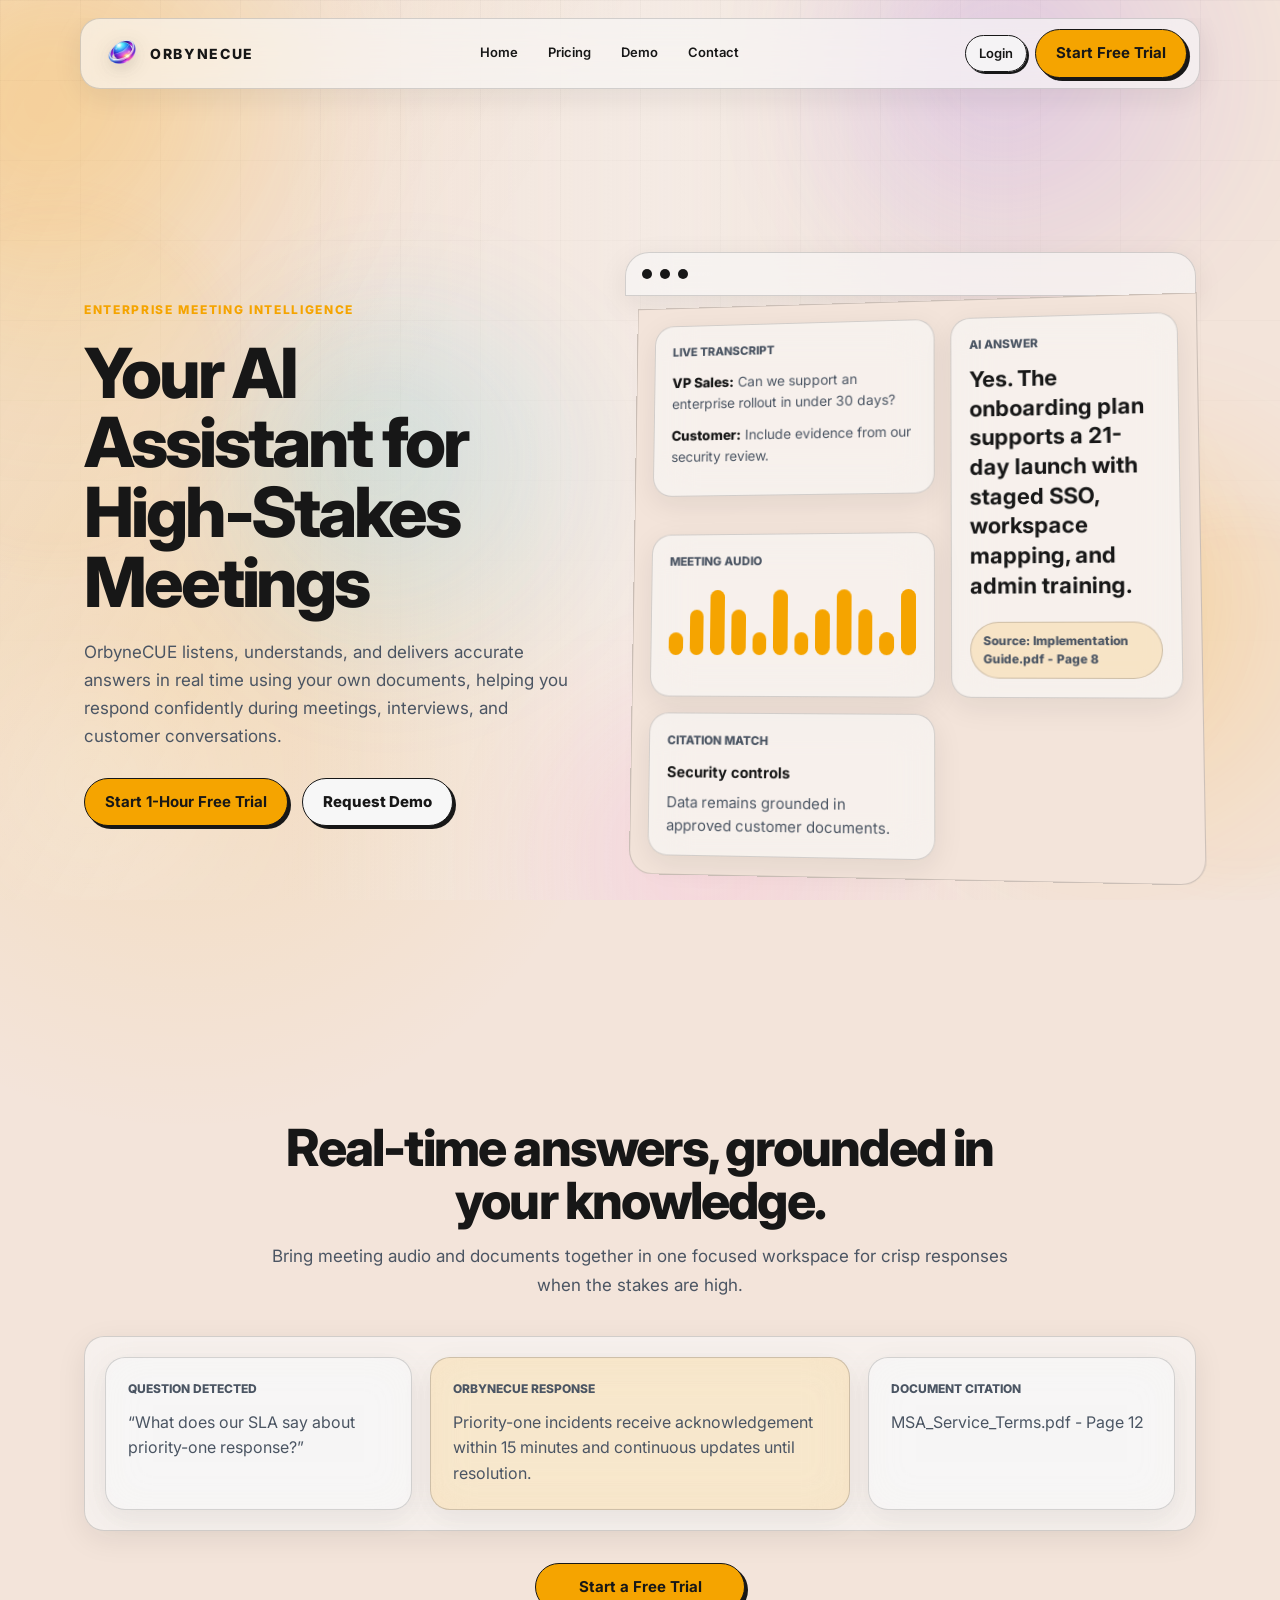
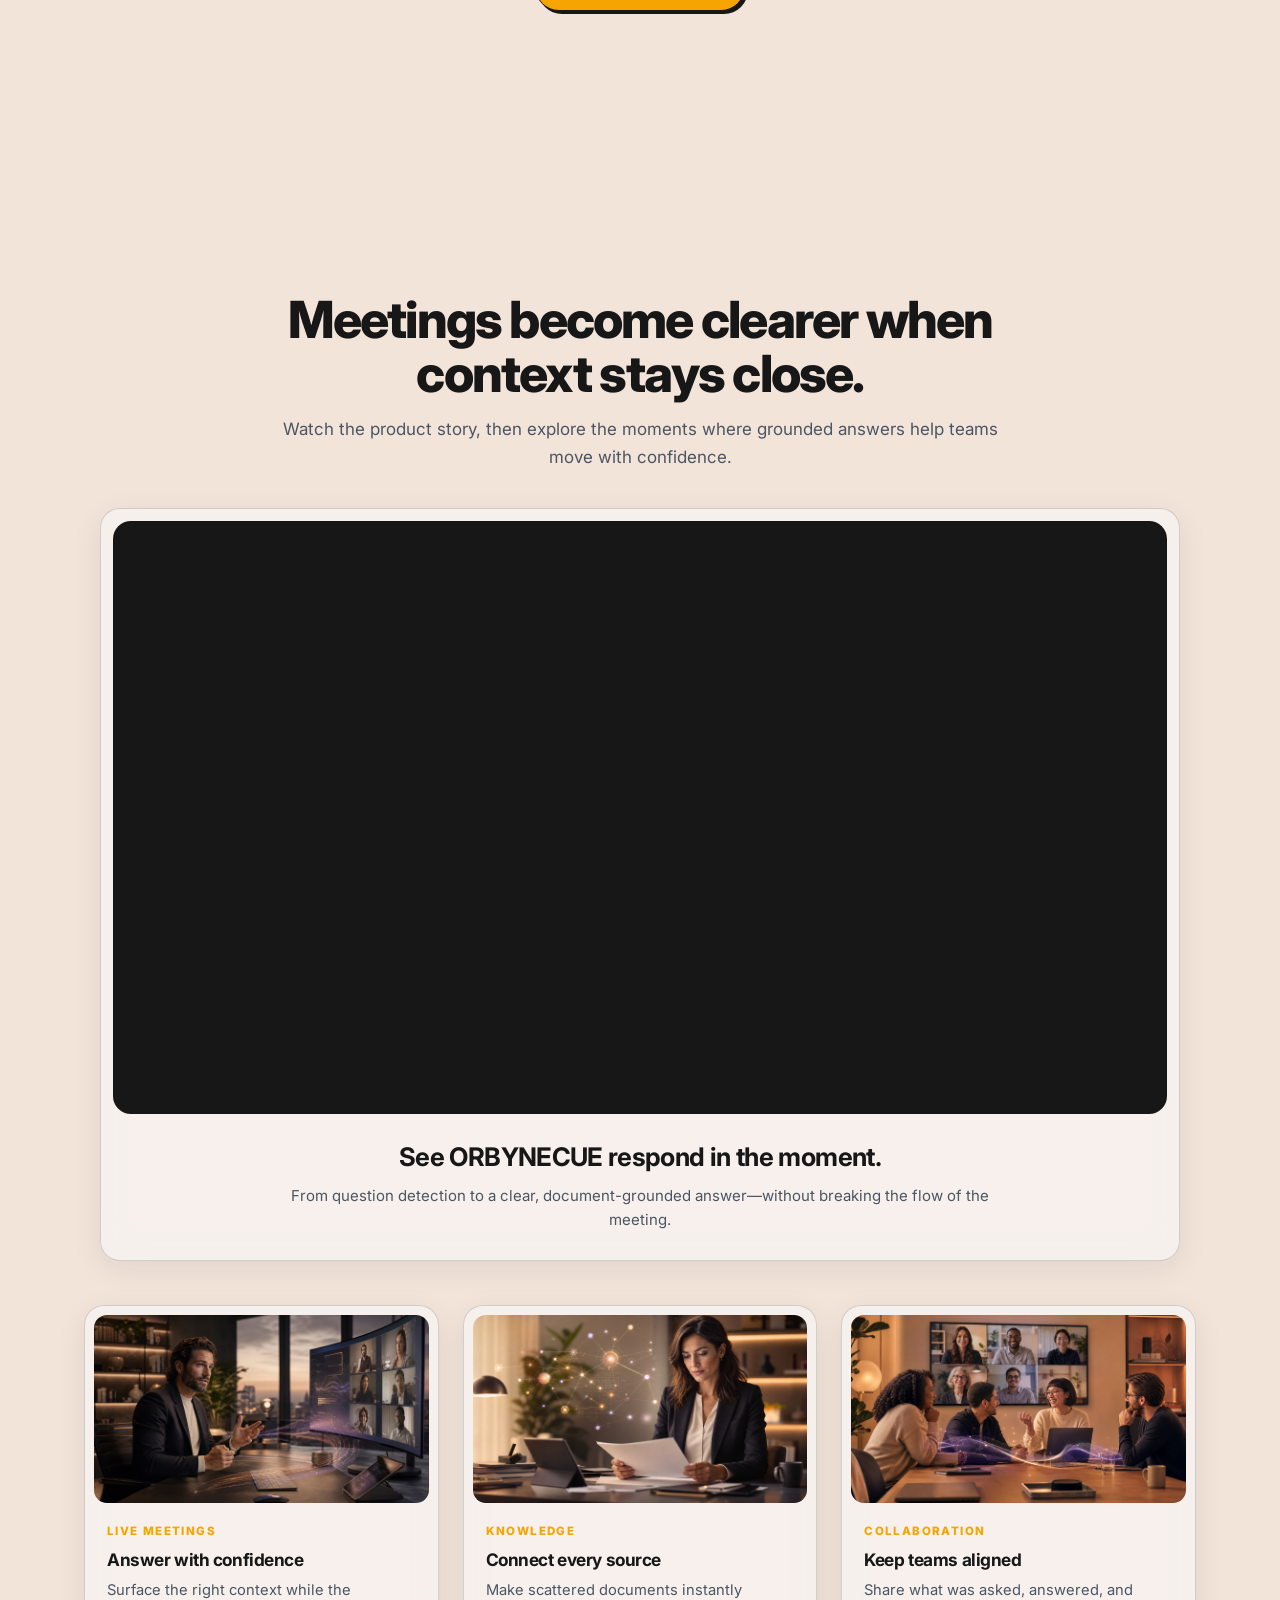
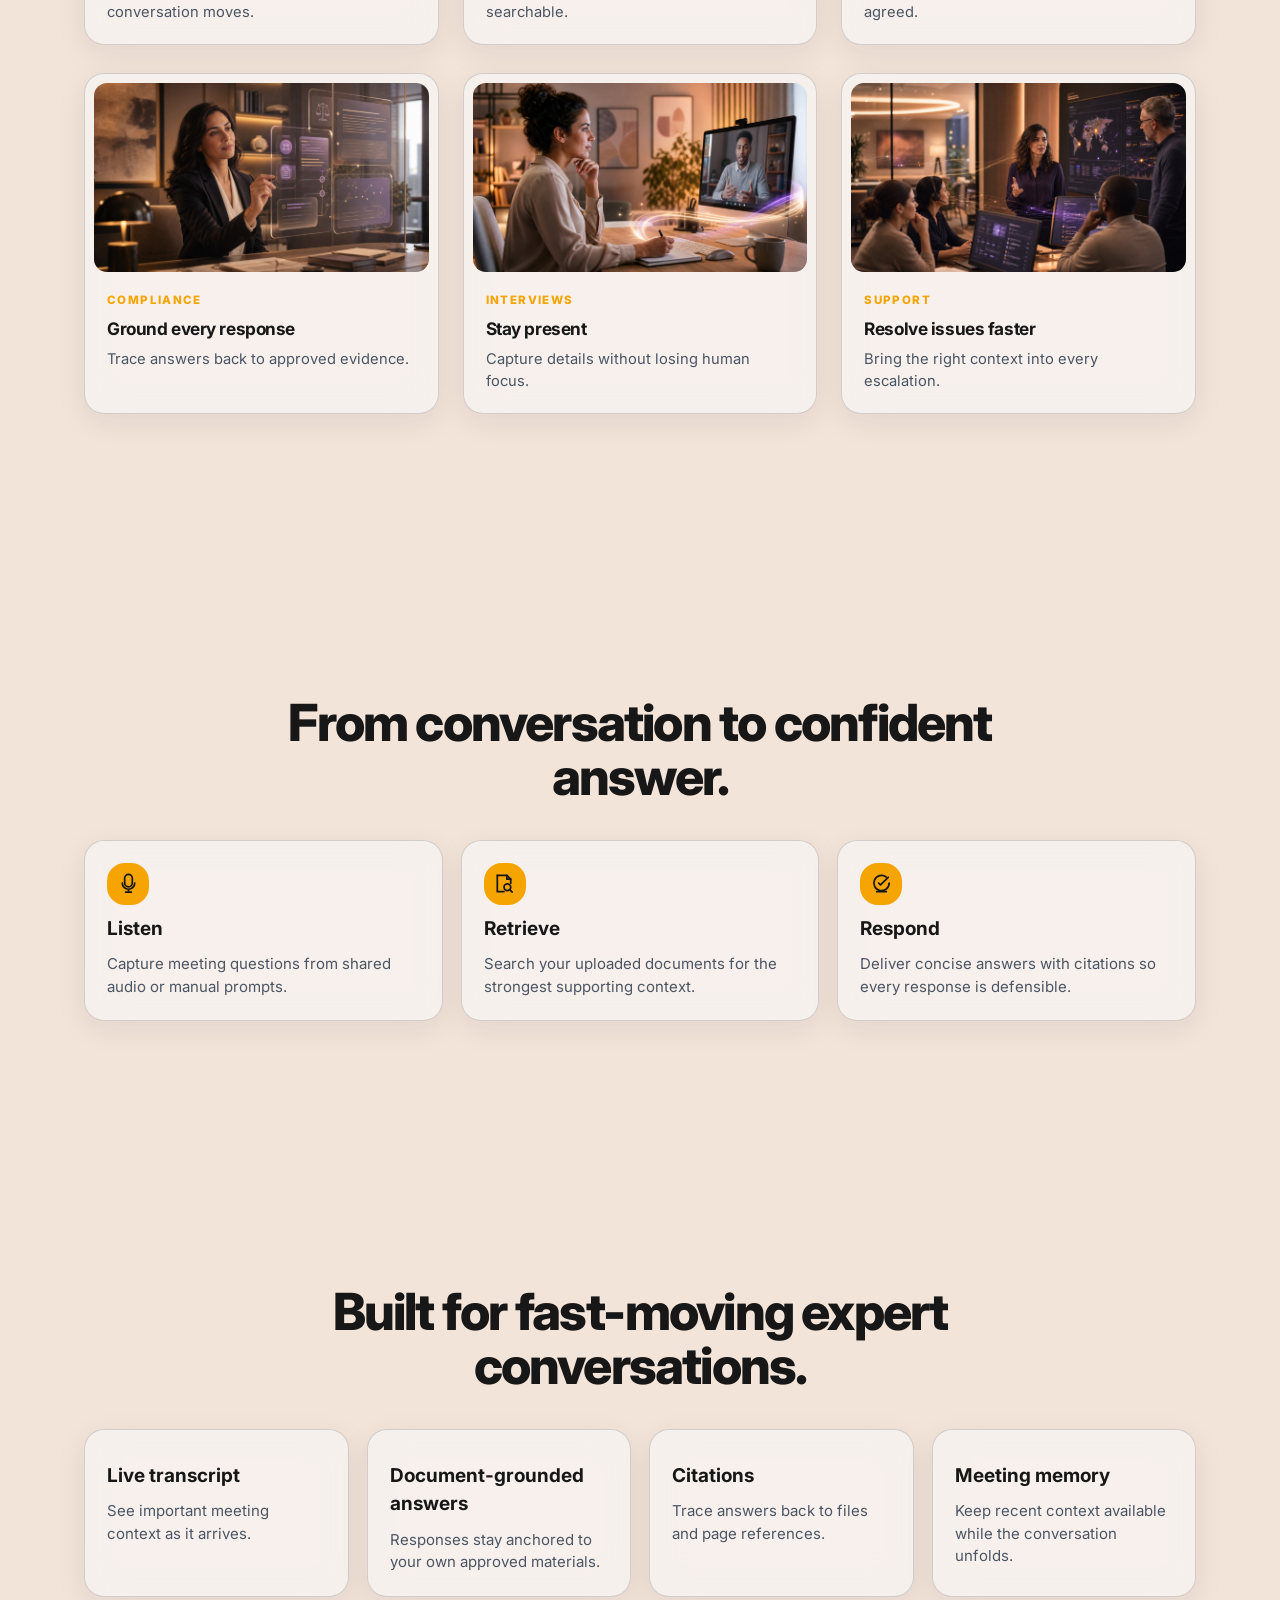
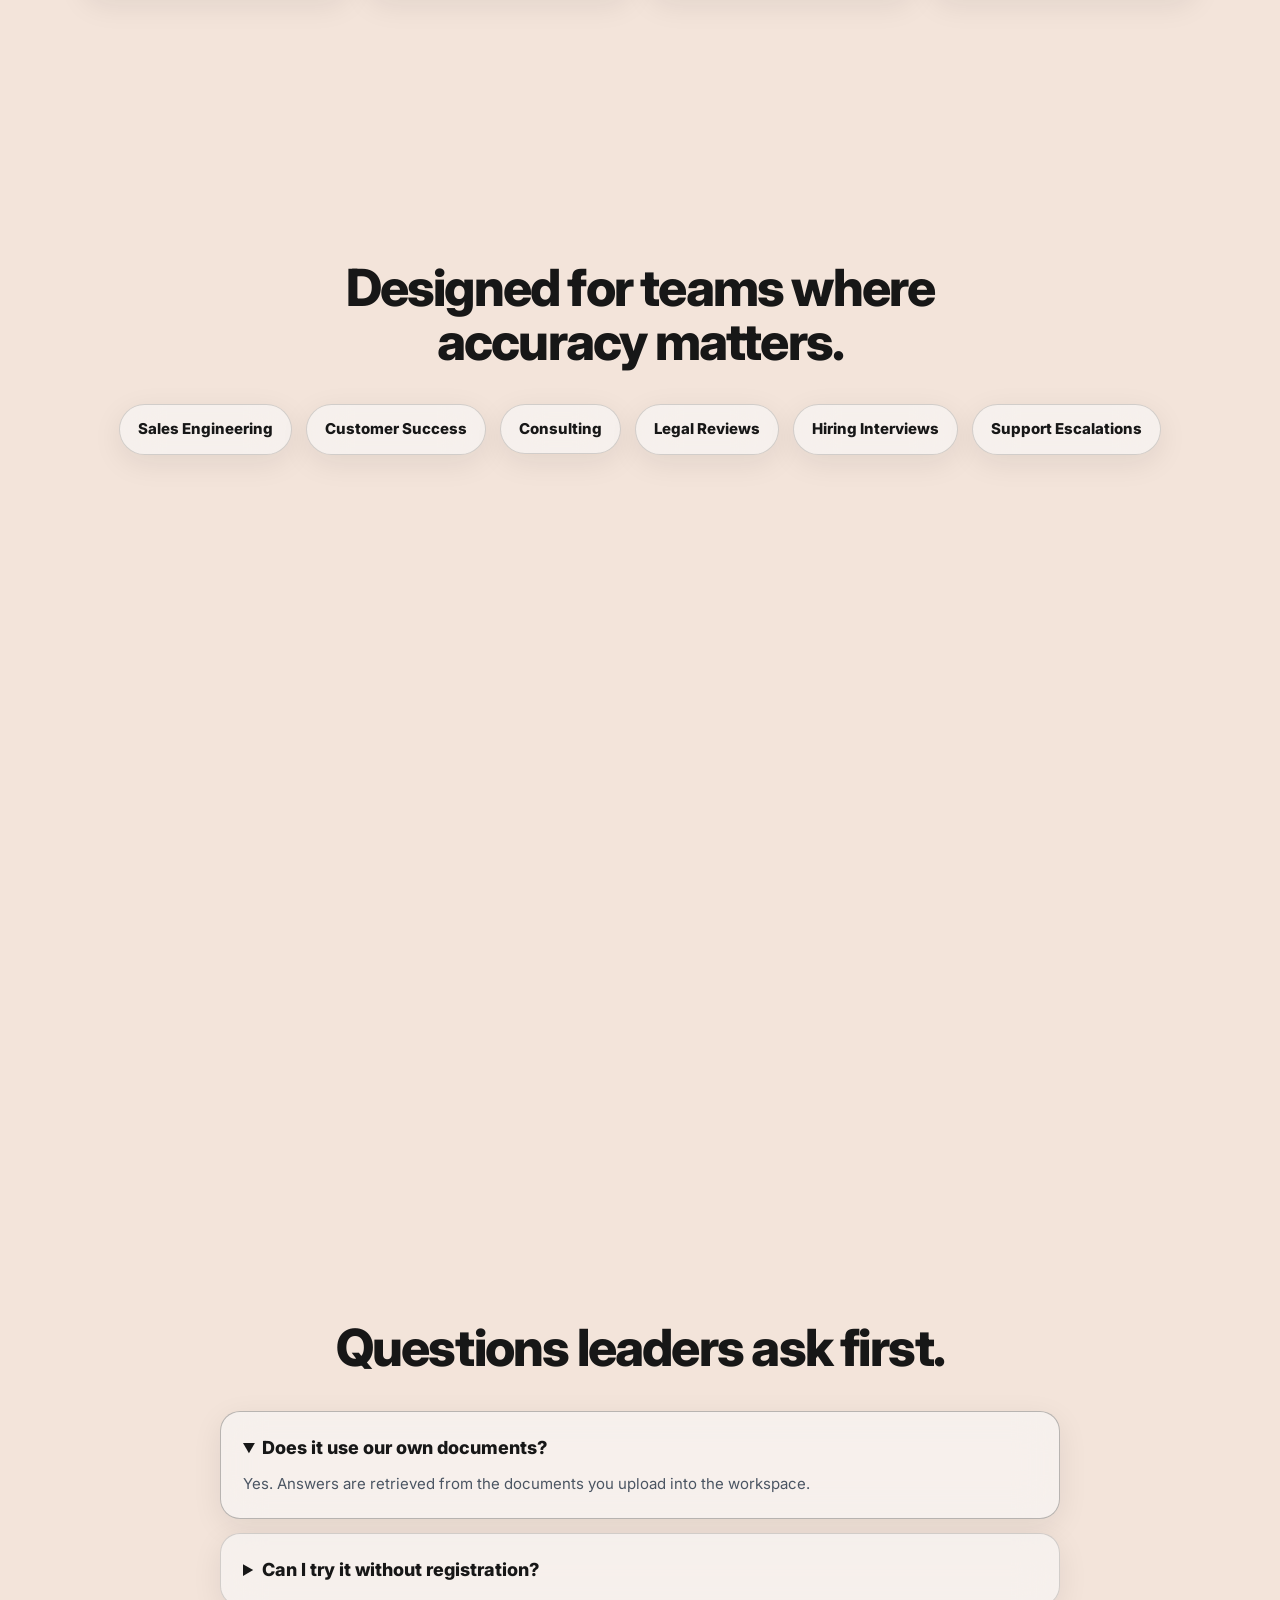
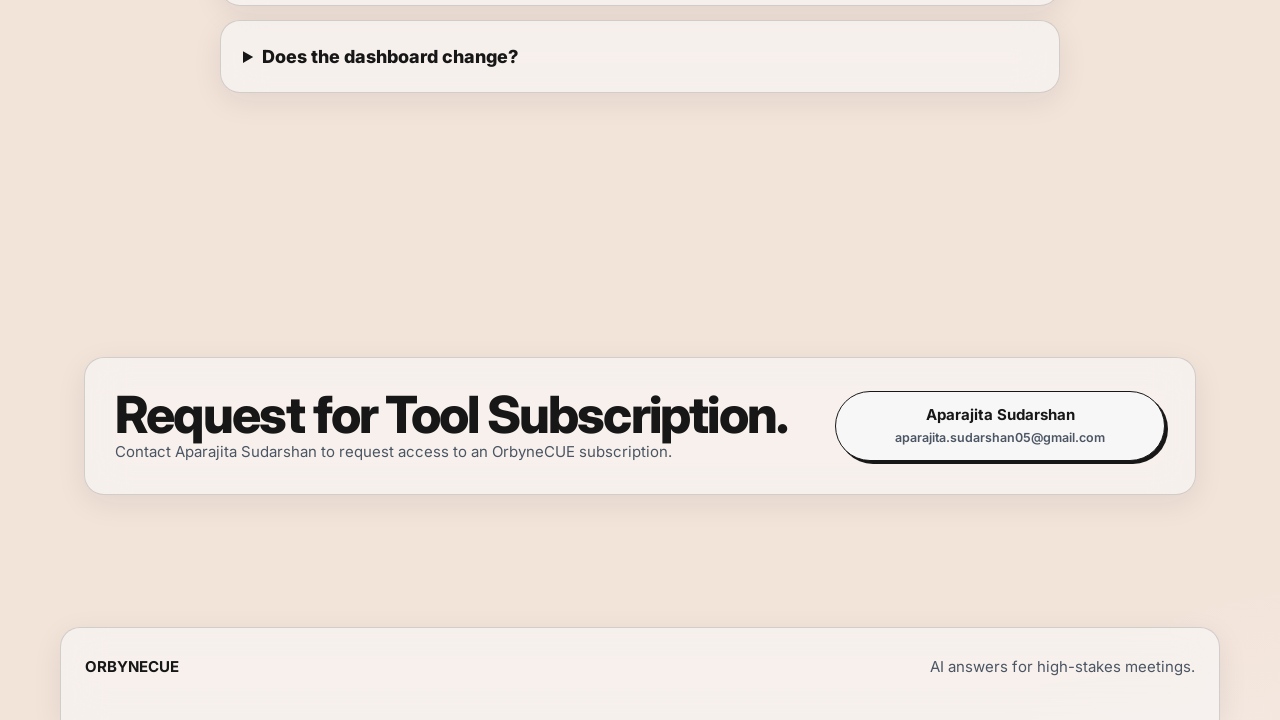
==== commit 192a5994: "Broaden meeting question detection" ====
--- a/index.html
+++ b/index.html
@@ -361,6 +361,6 @@
     <script src="assets/vendor/react.production.min.js"></script>
     <script src="assets/vendor/react-dom.production.min.js"></script>
     <script src="assets/vendor/framer-motion.js"></script>
-    <script src="assets/app.js?v=20260626-persistent-meeting-answers"></script>
+    <script src="assets/app.js?v=20260626-broader-question-detection"></script>
   </body>
 </html>
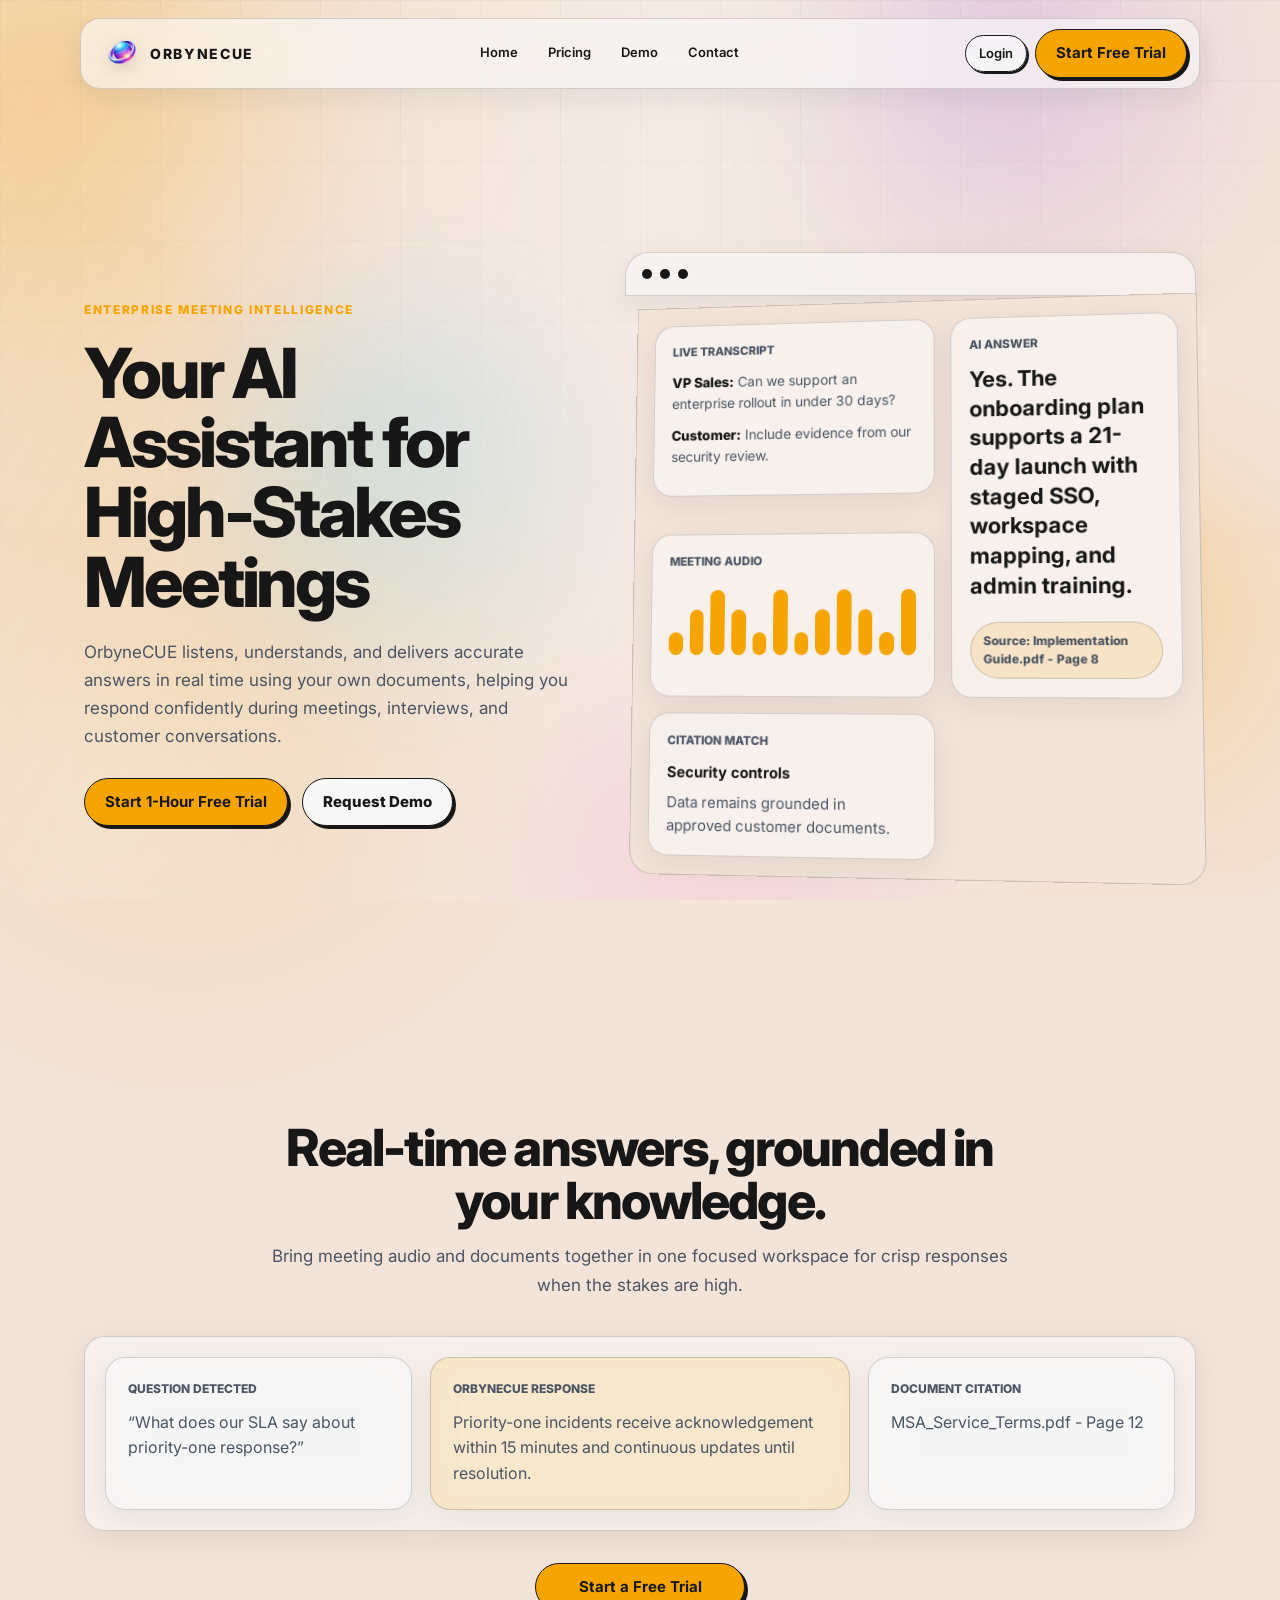
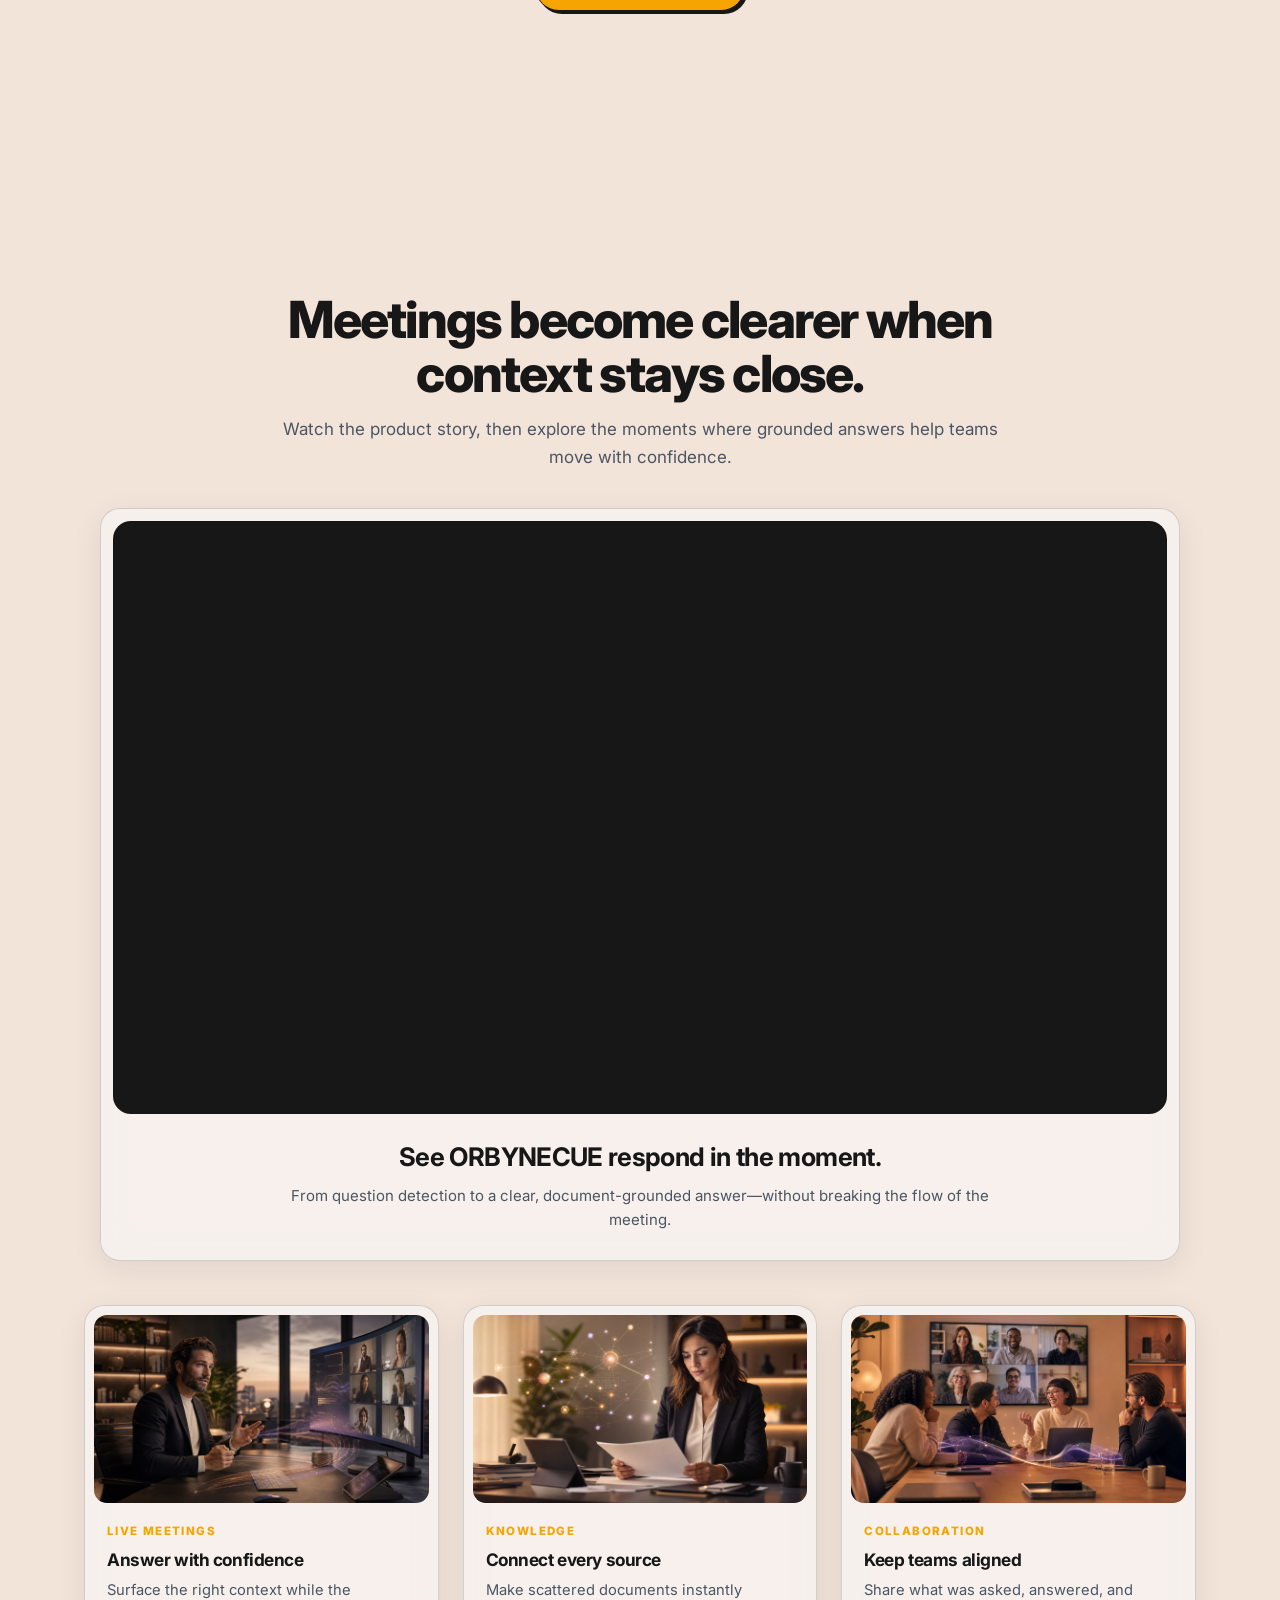
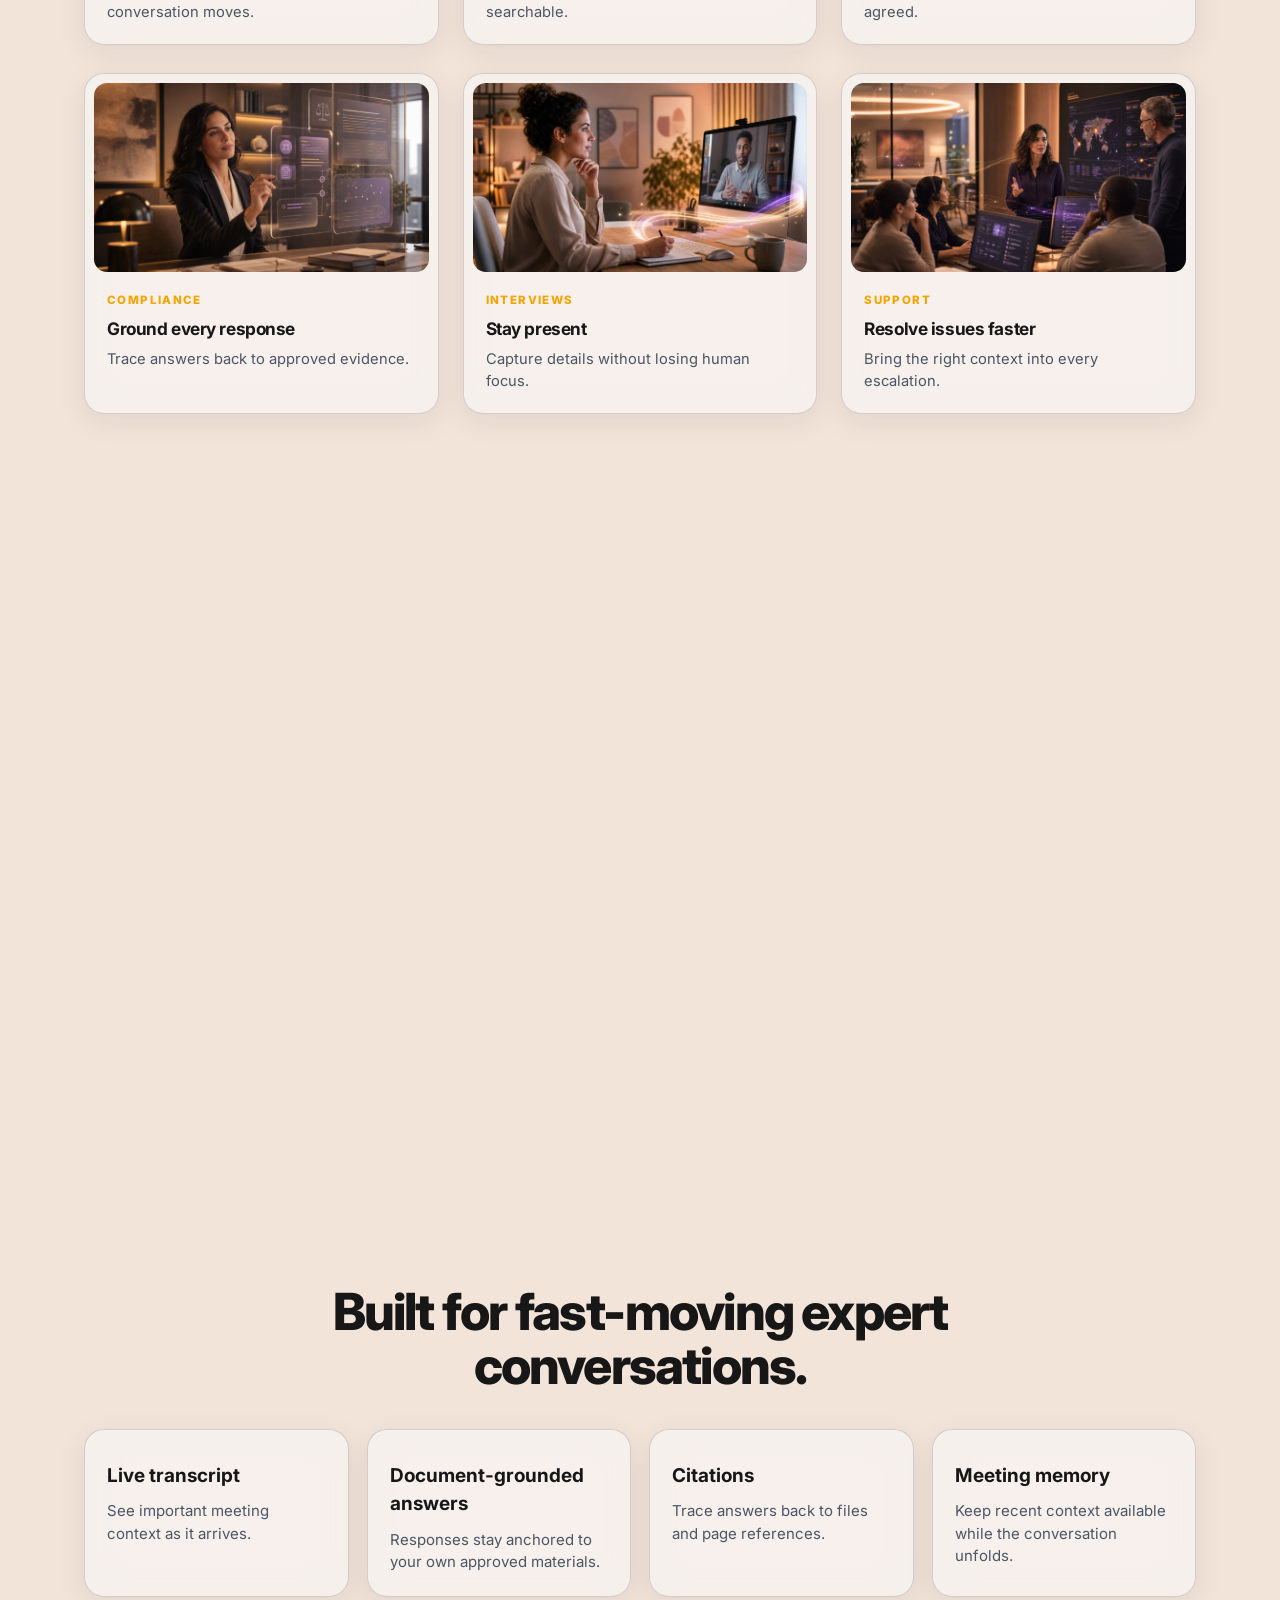
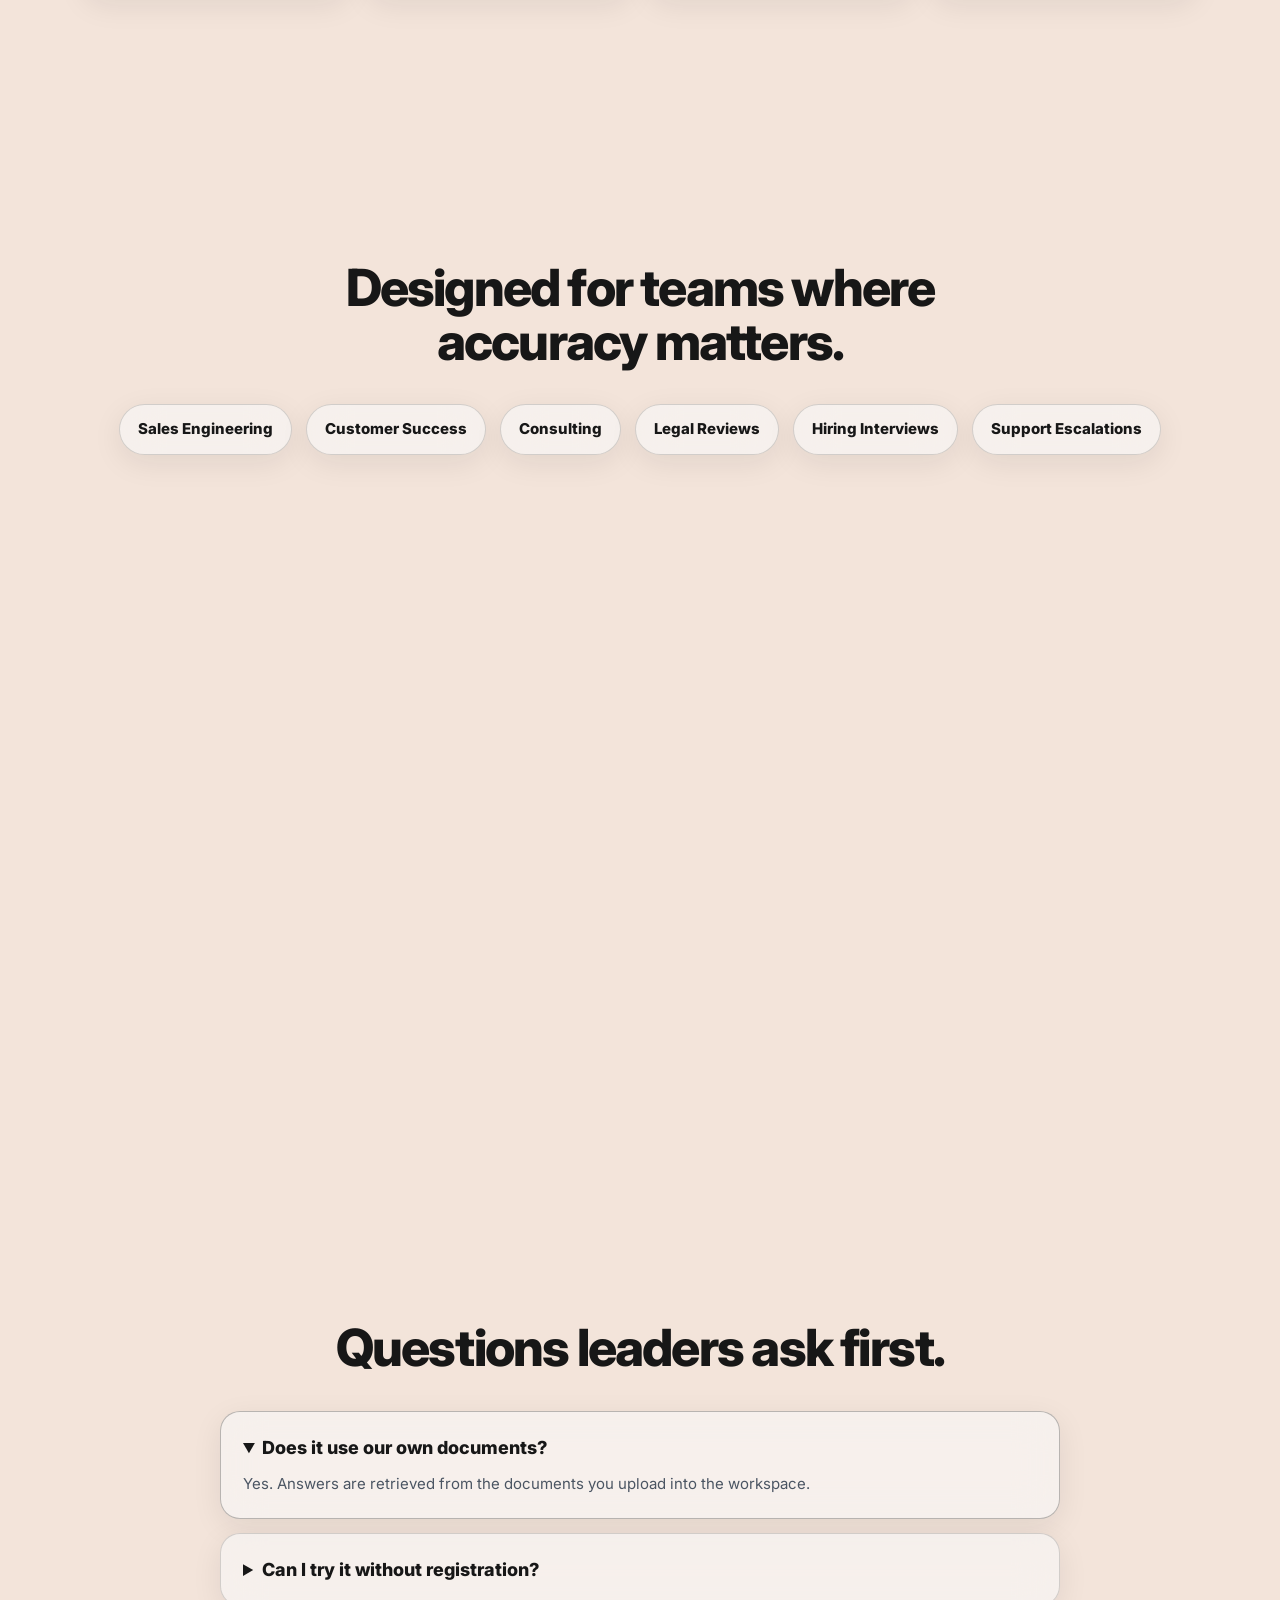
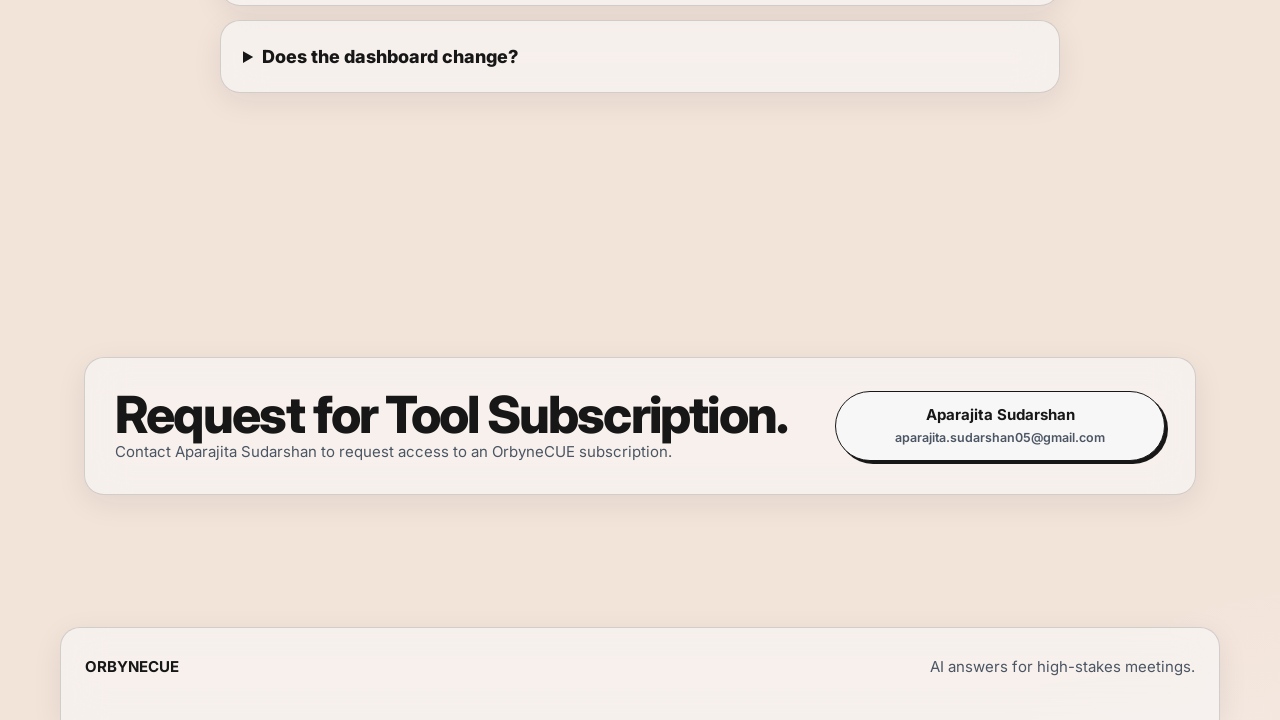
==== commit 118717a3: "Show one meeting question at a time" ====
--- a/index.html
+++ b/index.html
@@ -361,6 +361,6 @@
     <script src="assets/vendor/react.production.min.js"></script>
     <script src="assets/vendor/react-dom.production.min.js"></script>
     <script src="assets/vendor/framer-motion.js"></script>
-    <script src="assets/app.js?v=20260626-broader-question-detection"></script>
+    <script src="assets/app.js?v=20260626-single-meeting-question"></script>
   </body>
 </html>
